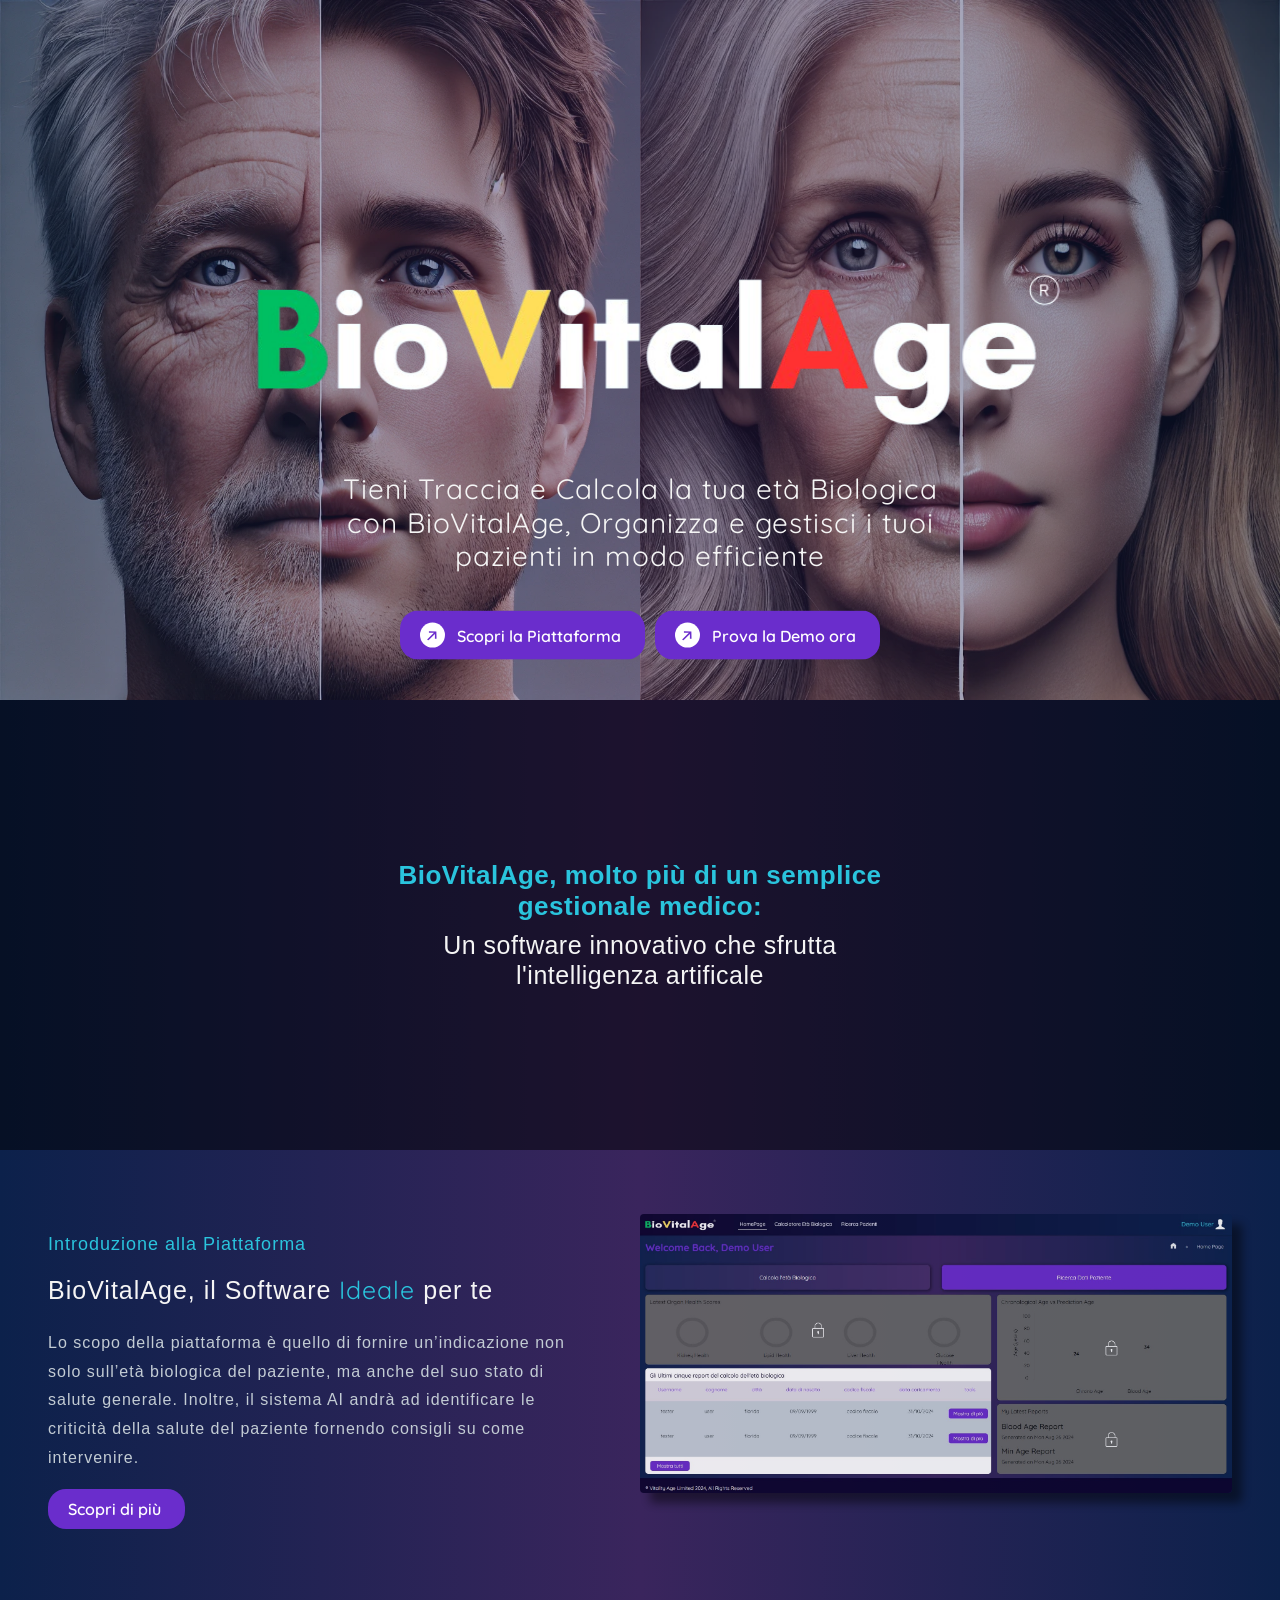
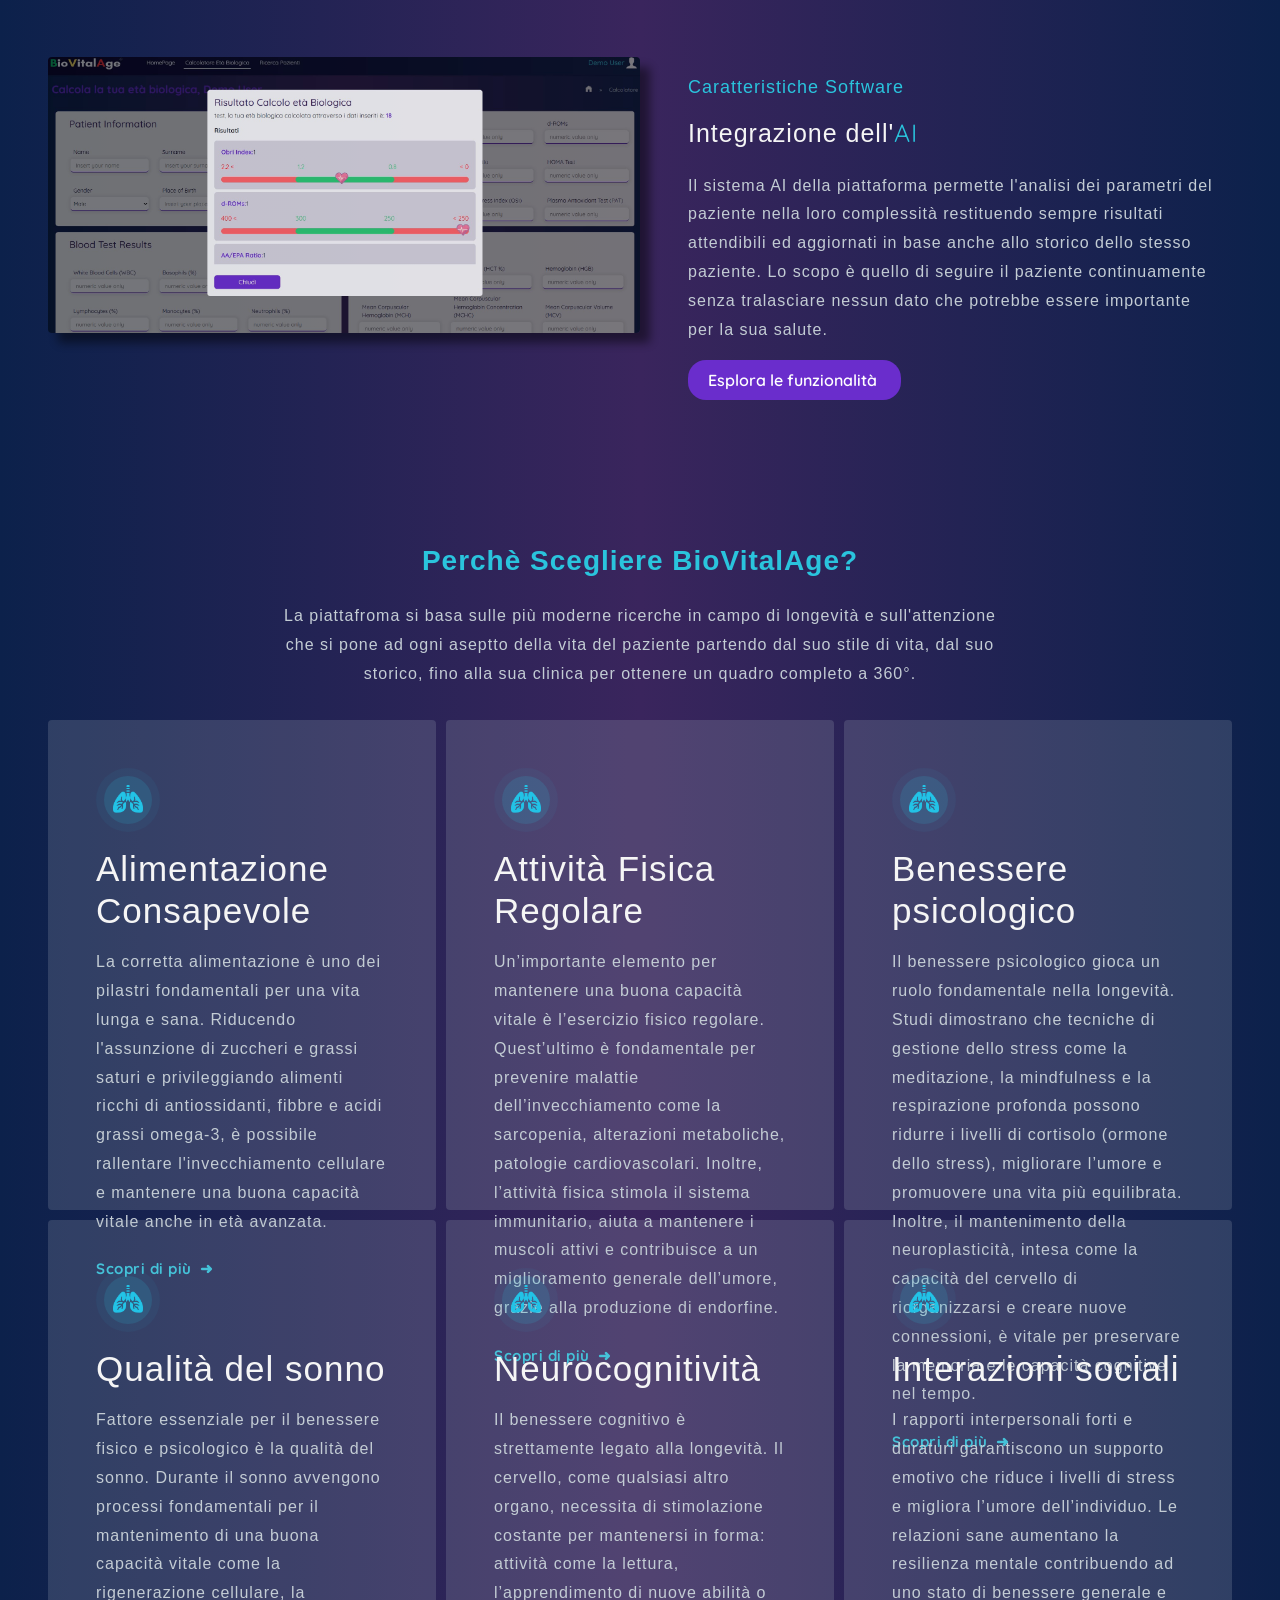
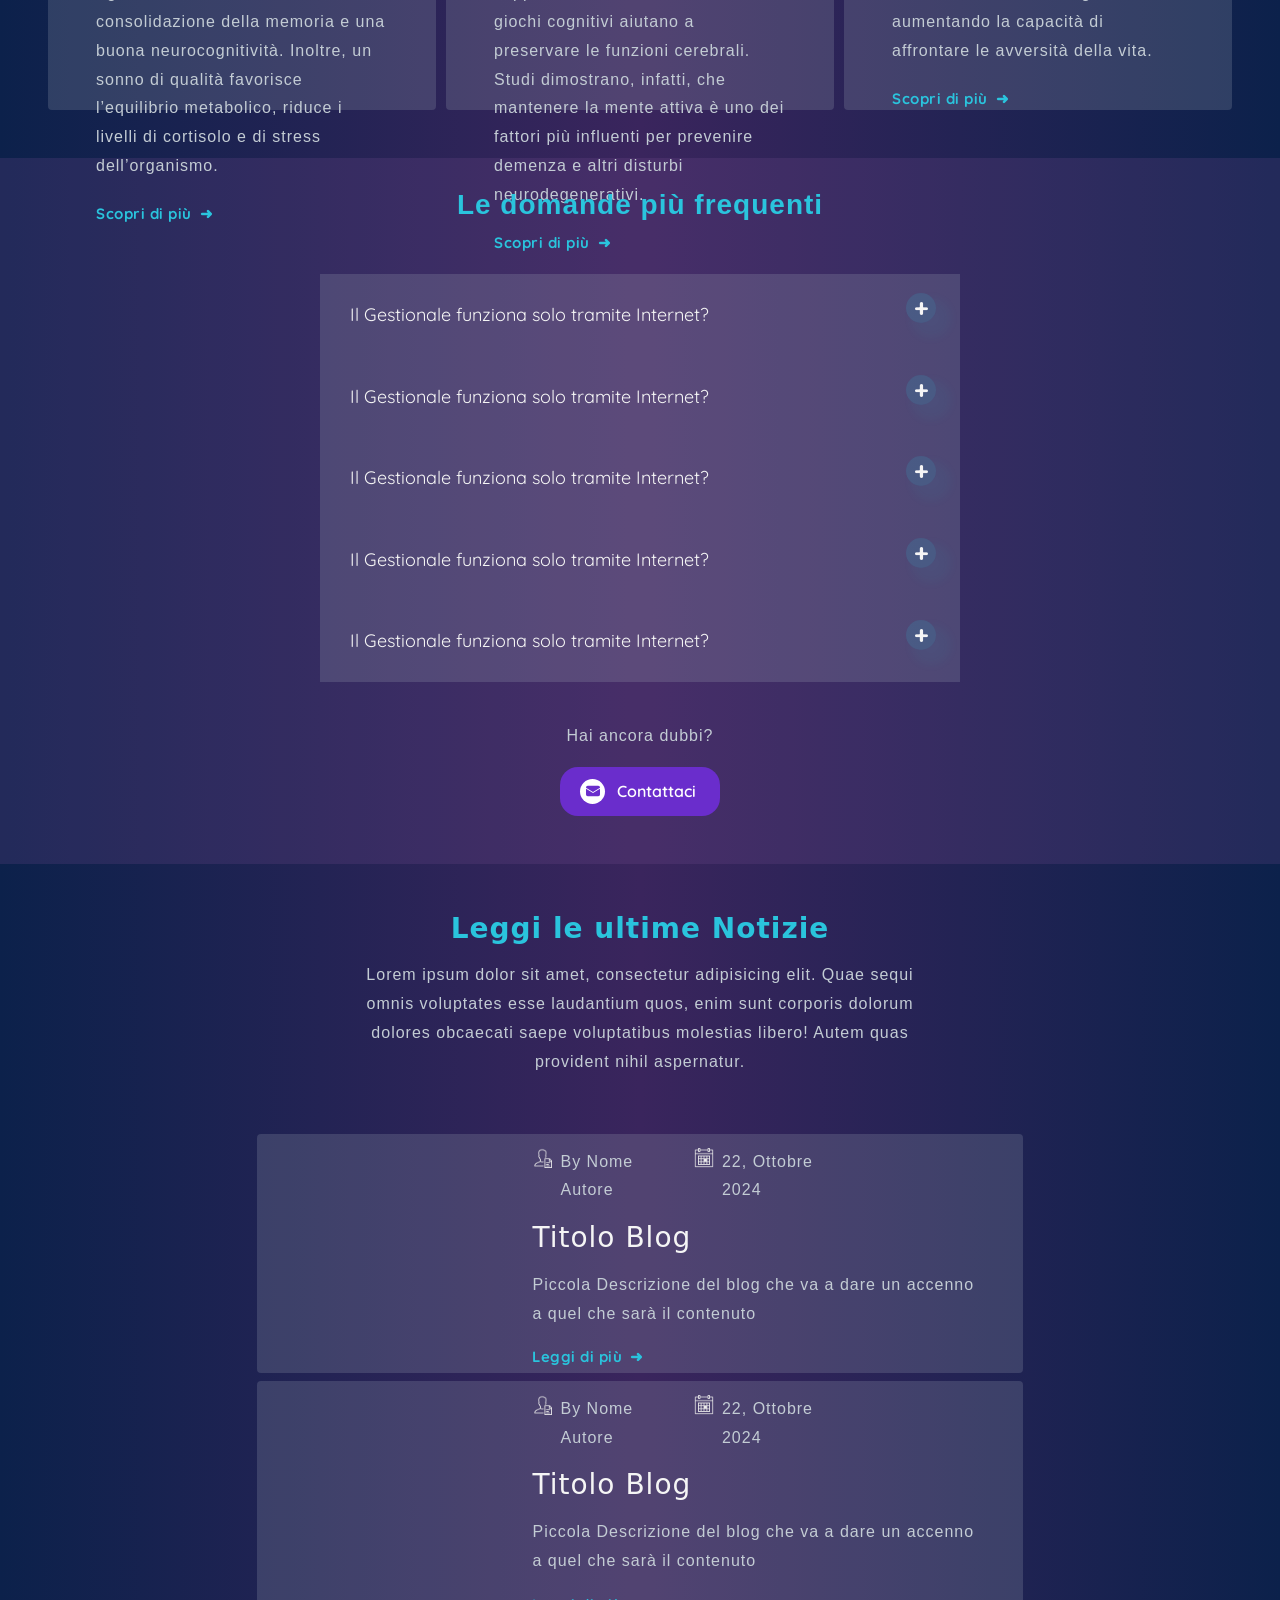
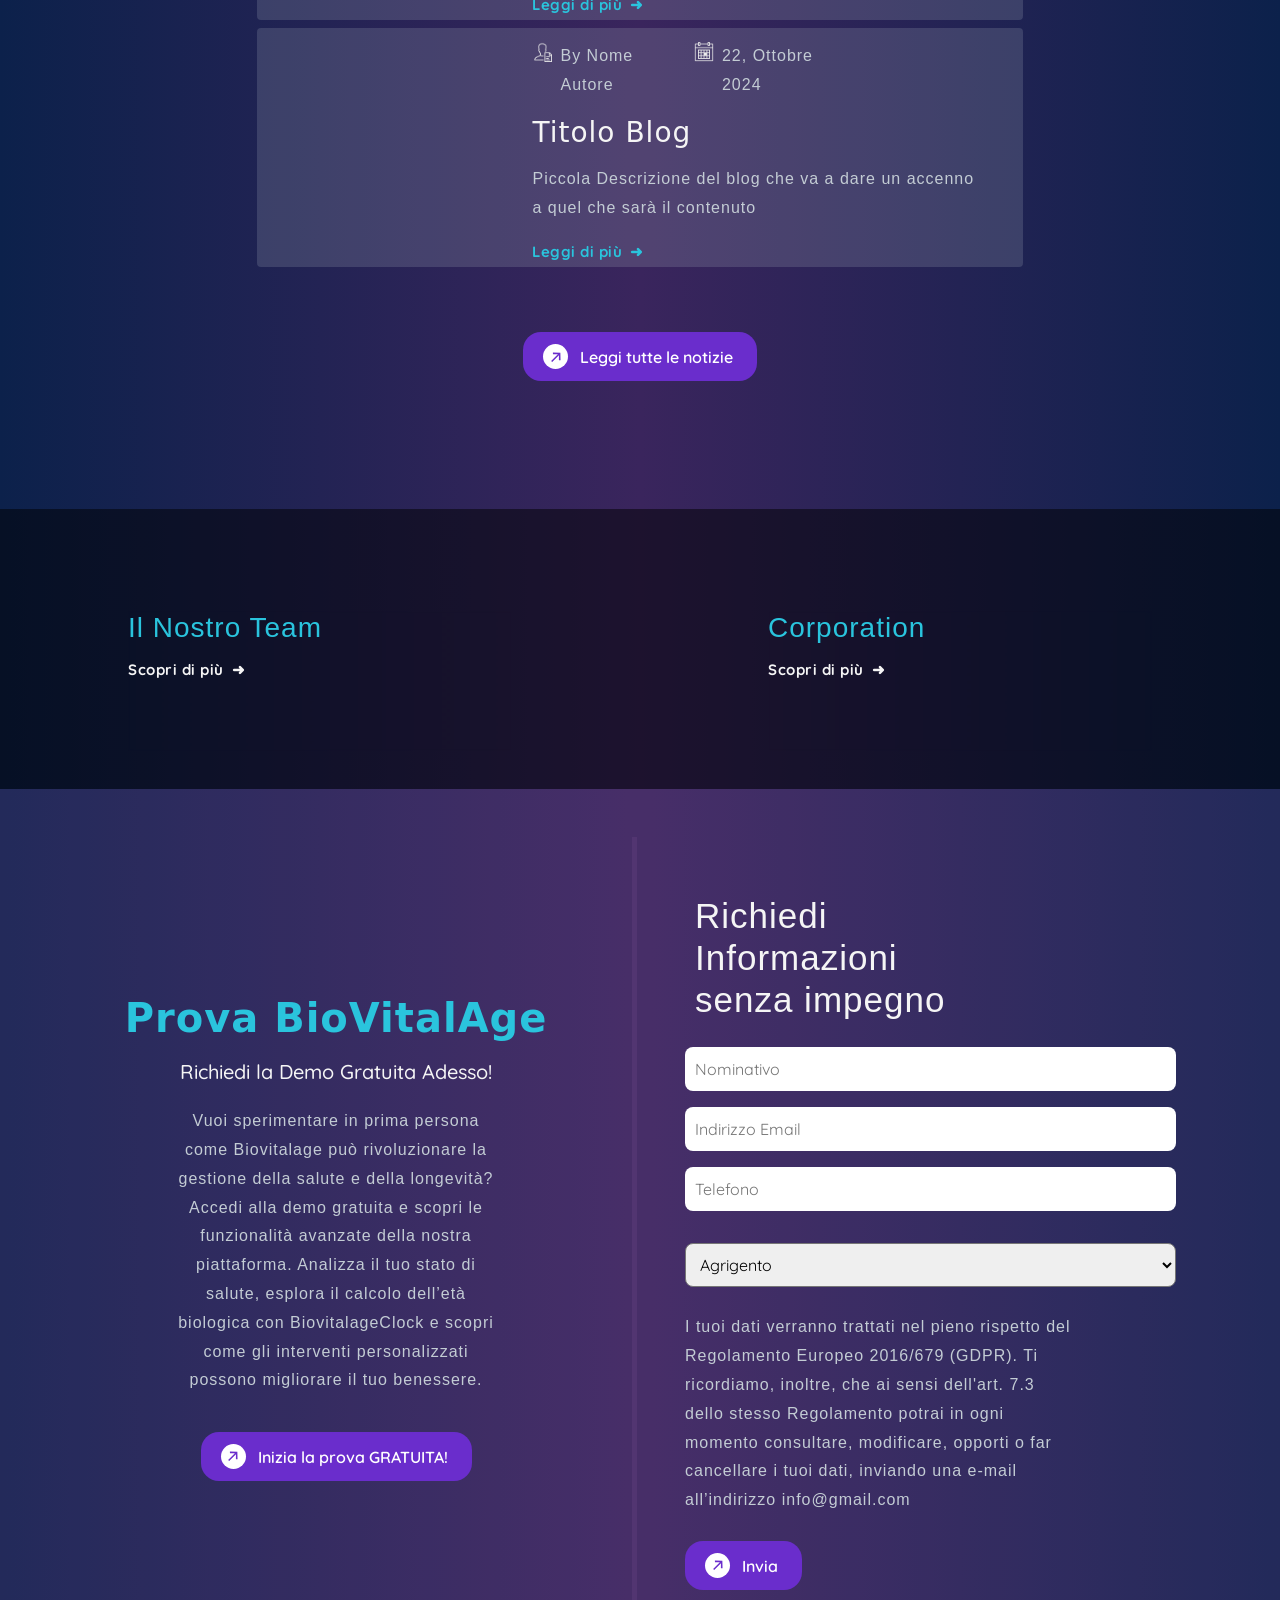
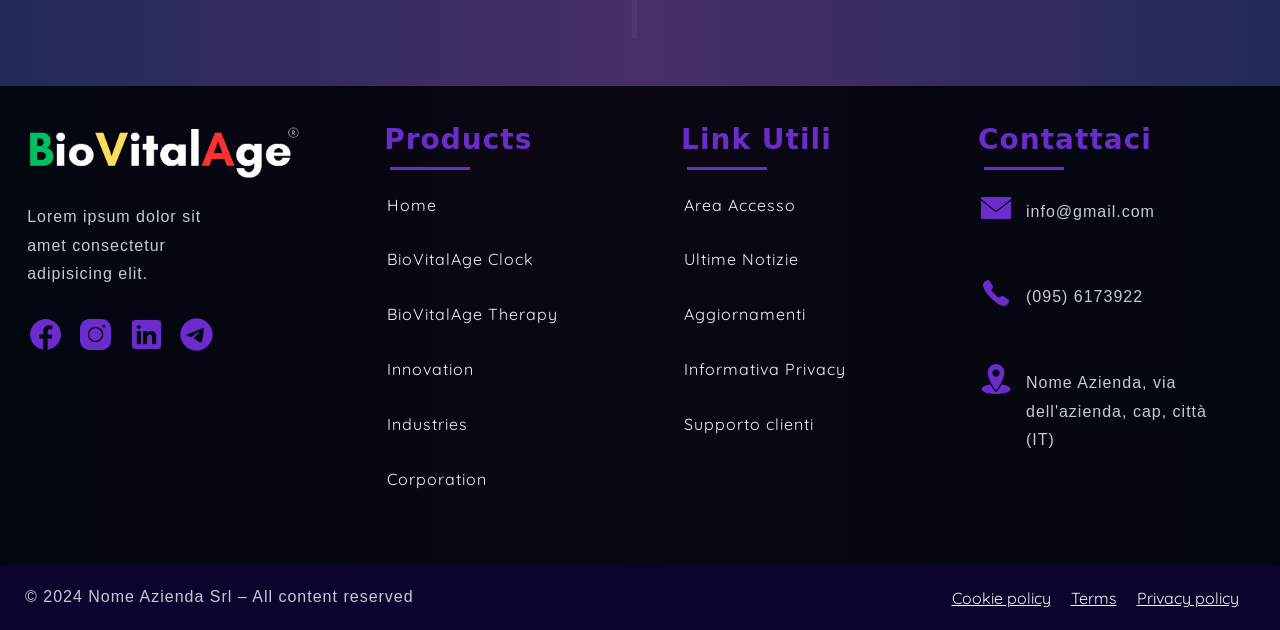
==== index.html @ 327a0cd3 "Redesign animation" ====
<!DOCTYPE html>
<html lang="en">
<head>
    <meta charset="UTF-8">
    <meta name="viewport" content="width=device-width, initial-scale=1.0">
    <title>BioVitalAge®</title>
    <link rel="shortcut icon" href="/BioVitalyAge-Website/includes/images/icone/Favicon.png" type="image/x-icon">
    <link rel="stylesheet" href="componenti.css">
    <link rel="stylesheet" href="style.css">
    

    <!-- Bootstrap -->
    <link href="https://cdn.jsdelivr.net/npm/bootstrap@5.3.0-alpha1/dist/css/bootstrap.min.css" rel="stylesheet">
   
    <!-- JQuery -->
    <script src="https://code.jquery.com/jquery-3.6.0.min.js"></script>

    <!-- Js -->
    <script src="app.js" defer></script>
    <script src="/BioVitalyAge-Website/includes/components/components-loader.js" defer></script>

    <!-- Font -->
    <link rel="preconnect" href="https://fonts.googleapis.com">
    <link rel="preconnect" href="https://fonts.gstatic.com" crossorigin>
    <link href="https://fonts.googleapis.com/css2?family=Quicksand:wght@300..700&display=swap" rel="stylesheet">


</head>
<body>

    <!-- Navbar -->
    <div id="navbar-placeholder"></div>


    <section class="Home">
        
        <div class="Home__img-container" id="Home_Section">
            <img src="includes/images/HomeImage1.webp" alt="">
            <img src="includes/images/HomeImafe2.webp" alt="">
            <div class="Home__subtitle-container">
                <img src="includes/images/Logo.png" alt="">
                <h3>
                    Tieni Traccia e Calcola la tua età Biologica con BioVitalAge,
                    Organizza e gestisci i tuoi pazienti in modo efficiente
                </h3>
                <div class="button-container">
                    <button onclick="window.location ='/BioVitalyAge-Website/url/BioVitalAgeClock/BioVitalAgeClock.html'" class="button">
                        <span class="button__icon-wrapper">
                          <svg
                            viewBox="0 0 14 15"
                            fill="none"
                            xmlns="http://www.w3.org/2000/svg"
                            class="button__icon-svg"
                            width="10"
                          >
                            <path
                              d="M13.376 11.552l-.264-10.44-10.44-.24.024 2.28 6.96-.048L.2 12.56l1.488 1.488 9.432-9.432-.048 6.912 2.304.024z"
                              fill="currentColor"
                            ></path>
                          </svg>
            
                          <svg
                            viewBox="0 0 14 15"
                            fill="none"
                            width="10"
                            xmlns="http://www.w3.org/2000/svg"
                            class="button__icon-svg button__icon-svg--copy"
                          >
                            <path
                              d="M13.376 11.552l-.264-10.44-10.44-.24.024 2.28 6.96-.048L.2 12.56l1.488 1.488 9.432-9.432-.048 6.912 2.304.024z"
                              fill="currentColor"
                            ></path>
                          </svg>
                        </span>
                        Scopri la Piattaforma
                    </button>
                      <button onclick="window.location = '/BioVitalyAge-Website/url/contattaci/contattaci.html';" class="button">
                        <span class="button__icon-wrapper">
                          <svg
                            viewBox="0 0 14 15"
                            fill="none"
                            xmlns="http://www.w3.org/2000/svg"
                            class="button__icon-svg"
                            width="10"
                          >
                            <path
                              d="M13.376 11.552l-.264-10.44-10.44-.24.024 2.28 6.96-.048L.2 12.56l1.488 1.488 9.432-9.432-.048 6.912 2.304.024z"
                              fill="currentColor"
                            ></path>
                          </svg>
            
                          <svg
                            viewBox="0 0 14 15"
                            fill="none"
                            width="10"
                            xmlns="http://www.w3.org/2000/svg"
                            class="button__icon-svg button__icon-svg--copy"
                          >
                            <path
                              d="M13.376 11.552l-.264-10.44-10.44-.24.024 2.28 6.96-.048L.2 12.56l1.488 1.488 9.432-9.432-.048 6.912 2.304.024z"
                              fill="currentColor"
                            ></path>
                          </svg>
                        </span>
                        Prova la Demo ora
                      </button>
                    </div>
            </div>
        </div>

        <div class="contenitore-video">
            <div class="backdrop d-flex justify-content-center align-items-center">

                <div class="col-md-5 d-flex flex-column align-items-center justify-content-center Home-content-Intro">

                    <h3 class="col-md-12 m-4 p-2">
                        BioVitalAge, molto più di un semplice gestionale medico:
                        <span>Un software innovativo che sfrutta l'intelligenza artificale</span>
                    </h3>
    
                    <p class="col-md-12 p-4">
                        Biovitalage è una piattaforma avanzata per la gestione medica che integra una cartella clinica
                        completa di tutte le informazioni del paziente con BiovitalageClock, l&#39;innovativa funzione per il
                        calcolo dell&#39;età biologica. Un software all&#39;avanguardia per monitorare la salute e il benessere dei
                        pazienti con un approccio scientifico e personalizzato.
                    </p>
                
                </div>

            </div>
            <video autoplay muted loop>
                <source src="includes/images/video.mp4" type="video/mp4">
                Il tuo browser non supporta i video HTML5.
            </video>
        </div>

        <div class="w-100 m-0 p-3 p-md-5 Home-content-container">
            
            <div class="col-12 col-md-12 col-lg-12 col-xl-12 col-xxl-10 d-flex Home-content-container-piattaforma">

                <div class="col-12 col-md-12 col-lg-6 piattaforma-description">
                    <p class="marcatore">Introduzione alla Piattaforma</p>

                    <h3>BioVitalAge, il Software <span>Ideale</span> per te</h3>
    
                    <p>
                       Lo scopo della piattaforma è quello di fornire un’indicazione non solo sull’età biologica del paziente, ma anche del suo stato di salute generale.
                        Inoltre, il sistema AI andrà ad identificare le criticità della salute del
                        paziente fornendo consigli su come intervenire.
                    </p>
                    <p>
                      
                    </p>
                    <button class="button" onclick="window.location = 'url/BioVitalAgeClock/BioVitalAgeClock.html';">Scopri di più</button>
                </div>

                <div class="col-md-12 col-lg-6 p-0 piattaforma-img translate-img">
                    <img src="includes/images/Piattaforma1.jpg" alt="">
                </div>
            </div>

            <div class="col-md-12 col-lg-12 col-xl-12 col-xxl-10 d-flex Home-content-container-piattaforma-two">

                <div class="col-md-12 col-lg-6 p-0 piattaforma-img translate-img">
                    <img src="includes/images/platform3.jpg" alt="">
                </div>

                <div class="col-md-12 col-lg-6 p-0 piattaforma-description funzionalità">
                    <p class="marcatore">Caratteristiche Software</p>

                    <h3>Integrazione dell'<span>AI</span></h3>
    
                    <p>
                        Il sistema AI della piattaforma permette l'analisi dei parametri del paziente nella loro complessità
                        restituendo sempre risultati attendibili ed aggiornati in base anche allo storico dello stesso paziente.
                        Lo scopo è quello di seguire il paziente continuamente senza tralasciare nessun dato che potrebbe essere importante 
                        per la sua salute.
                    </p>
                    <p>
                
                    </p>
                    <button class="button">Esplora le funzionalità</button>
                </div>
            </div>

            <div class="col-12 col-md-12 col-lg-10 p-lg-5 d-flex flex-column align-items-center justify-content-center Home-Content-container-scleta">
                <h3>Perchè Scegliere BioVitalAge? </h3>
                <p class="col-12 col-md-10 col-xxl-6 m-2 p-lg-2">
                    La piattafroma si basa sulle più moderne ricerche in campo di longevità e sull'attenzione che si pone
                    ad ogni aseptto della vita del paziente partendo dal suo stile di vita, dal suo storico, fino alla sua clinica per ottenere un quadro completo a 360°.
                    
                </p>
            </div>

            <div class="col-12 col-md-12 col-lg-12 col-xxl-10 p-xxl-5  Home-Content-container-vantaggi">
                <div class="grid-container p-3 p-md-5">
                    <div class="img-container-grid">
                        <div class="img-container-circle">
                            <img src="includes/images/icone/polmoni.png" alt="">
                        </div>
                    </div>
                    <h3>Alimentazione Consapevole</h3>
                    <p>
                       La corretta alimentazione è uno dei pilastri
fondamentali per una vita lunga e sana. Riducendo l'assunzione di zuccheri e grassi saturi e privileggiando alimenti ricchi di antiossidanti,
                        fibbre e acidi grassi omega-3, è possibile rallentare l'invecchiamento cellulare e mantenere una buona capacità vitale anche in età avanzata.
                        
                    </p>
                    <button class="arrow-button">Scopri di più</button>
                </div>
                
                <div class="grid-container p-3 p-md-5">
                    <div class="img-container-grid">
                        <div class="img-container-circle">
                            <img src="includes/images/icone/polmoni.png" alt="">
                        </div>
                    </div>
                    <h3>Attività Fisica Regolare</h3>
                    <p>
                    Un’importante elemento per mantenere una buona capacità vitale è
l’esercizio fisico regolare. Quest’ultimo è fondamentale per prevenire malattie dell’invecchiamento
come la sarcopenia, alterazioni metaboliche, patologie cardiovascolari. Inoltre, l’attività fisica
stimola il sistema immunitario, aiuta a mantenere i muscoli attivi e contribuisce a un miglioramento
generale dell’umore, grazie alla produzione di endorfine.
                    </p>
                    <button class="arrow-button">Scopri di più</button>
                </div>
                
                <div class="grid-container p-3 p-md-5">
                    <div class="img-container-grid">
                        <div class="img-container-circle">
                            <img src="includes/images/icone/polmoni.png" alt="">
                        </div>
                    </div>
                    <h3>Benessere psicologico</h3>
                    <p>
                        Il benessere psicologico gioca un ruolo fondamentale nella longevità.
Studi dimostrano che tecniche di gestione dello stress come la meditazione, la mindfulness e la
respirazione profonda possono ridurre i livelli di cortisolo (ormone dello stress), migliorare l’umore
e promuovere una vita più equilibrata. Inoltre, il mantenimento della neuroplasticità, intesa come
la capacità del cervello di riorganizzarsi e creare nuove connessioni, è vitale per preservare la
memoria e le capacità cognitive nel tempo.
                    </p>
                    <button class="arrow-button">Scopri di più</button>
                </div>

                <div class="grid-container p-3 p-md-5">
                    <div class="img-container-grid">
                        <div class="img-container-circle">
                            <img src="includes/images/icone/polmoni.png" alt="">
                        </div>
                    </div>
                    <h3>Qualità del sonno</h3>
                    <p>
                       Fattore essenziale per il benessere fisico e psicologico è la qualità del
sonno. Durante il sonno avvengono processi fondamentali per il mantenimento di una buona
capacità vitale come la rigenerazione cellulare, la consolidazione della memoria e una buona
neurocognitività. Inoltre, un sonno di qualità favorisce l’equilibrio metabolico, riduce i livelli di
cortisolo e di stress dell’organismo.
                    </p>
                    <button class="arrow-button">Scopri di più</button>
                </div>

                <div class="grid-container p-3 p-md-5">
                    <div class="img-container-grid">
                        <div class="img-container-circle">
                            <img src="includes/images/icone/polmoni.png" alt="">
                        </div>
                    </div>
                    <h3>Neurocognitività</h3>
                    <p>
                        Il benessere cognitivo è strettamente legato alla longevità. Il cervello,
come qualsiasi altro organo, necessita di stimolazione costante per mantenersi in forma: attività
come la lettura, l’apprendimento di nuove abilità o giochi cognitivi aiutano a preservare le funzioni
cerebrali. Studi dimostrano, infatti, che mantenere la mente attiva è uno dei fattori più influenti per
prevenire demenza e altri disturbi neurodegenerativi.
                    </p>
                    <button class="arrow-button">Scopri di più</button>
                </div>

                <div class="grid-container p-3 p-md-5">
                    <div class="img-container-grid">
                        <div class="img-container-circle">
                            <img src="includes/images/icone/polmoni.png" alt="">
                        </div>
                    </div>
                    <h3>Interazioni sociali</h3>
                    <p>
                     I rapporti interpersonali forti e duraturi garantiscono un supporto emotivo
che riduce i livelli di stress e migliora l’umore dell’individuo. Le relazioni sane aumentano la
resilienza mentale contribuendo ad uno stato di benessere generale e aumentando la capacità di
affrontare le avversità della vita.
                    </p>
                    <button class="arrow-button">Scopri di più</button>
                </div>
            </div>
        </div>

        <div class="col-md-12 faq-container">
            <h3>Le domande più frequenti</h3>

            <div class="accordion" id="accordionExample">

                <div class="accordion-item col-12 col-md-5 col-lg-6 col-xxl-5" id="accordion-item">
                  <h2 class="accordion-header" id="accordion-header" >
                    <button class="accordion-btn" type="button"  data-bs-toggle="collapse" data-bs-target="#collapseOne" >
                        Il Gestionale funziona solo tramite Internet?
                    </button>
                  </h2>
                  <div id="collapseOne" class="accordion-collapse collapse" data-bs-parent="#accordionExample">
                    <div class="accordion-body">
                        Lorem ipsum dolor sit amet, consectetur adipisicing elit.
                        Minima magni possimus laboriosam quod dignissimos, autem 
                        nisi distinctio exercitationem veritatis, quisquam a consectetur. 
                        Saepe illum amet sed, obcaecati tempora nihil? Vero?
                    </div>
                  </div>
                </div>

                <div class="accordion-item col-12 col-md-5 col-lg-6 col-xxl-5" id="accordion-item">
                    <h2 class="accordion-header" id="accordion-header" >
                      <button class="accordion-btn" type="button" data-bs-toggle="collapse" data-bs-target="#collapsetwo" aria-expanded="false">
                        Il Gestionale funziona solo tramite Internet?
                      </button>
                    </h2>
                    <div id="collapsetwo" class="accordion-collapse collapse" data-bs-parent="#accordionExample">
                      <div class="accordion-body">
                        Lorem ipsum dolor sit amet, consectetur adipisicing elit. Minima magni possimus laboriosam quod dignissimos, autem nisi distinctio exercitationem veritatis, quisquam a consectetur. Saepe illum amet sed, obcaecati tempora nihil? Vero?
                      </div>
                    </div>
                </div>

                <div class="accordion-item col-12 col-md-5 col-lg-6 col-xxl-5" id="accordion-item">
                    <h2 class="accordion-header" id="accordion-header" >
                      <button class="accordion-btn" type="button" data-bs-toggle="collapse" data-bs-target="#collapsetree" aria-expanded="false" >
                        Il Gestionale funziona solo tramite Internet?
                      </button>
                    </h2>
                    <div id="collapsetree" class="accordion-collapse collapse" data-bs-parent="#accordionExample">
                      <div class="accordion-body">
                        Lorem ipsum dolor sit amet, consectetur adipisicing elit. Minima magni possimus laboriosam quod dignissimos, autem nisi distinctio exercitationem veritatis, quisquam a consectetur. Saepe illum amet sed, obcaecati tempora nihil? Vero?
                      </div>
                    </div>
                </div>
  
                <div class="accordion-item col-12 col-md-5 col-lg-6 col-xxl-5" id="accordion-item">
                    <h2 class="accordion-header" id="accordion-header" >
                      <button class="accordion-btn" type="button" data-bs-toggle="collapse" data-bs-target="#collapsefour" aria-expanded="false" >
                        Il Gestionale funziona solo tramite Internet?
                      </button>
                    </h2>
                    <div id="collapsefour" class="accordion-collapse collapse" data-bs-parent="#accordionExample">
                      <div class="accordion-body">
                        Lorem ipsum dolor sit amet, consectetur adipisicing elit. Minima magni possimus laboriosam quod dignissimos, autem nisi distinctio exercitationem veritatis, quisquam a consectetur. Saepe illum amet sed, obcaecati tempora nihil? Vero?
                      </div>
                    </div>
                </div>
  
                <div class="accordion-item col-12 col-md-5 col-lg-6 col-xxl-5" id="accordion-item">
                    <h2 class="accordion-header" id="accordion-header" >
                      <button class="accordion-btn" type="button" data-bs-toggle="collapse" data-bs-target="#collapsefive" aria-expanded="false" >
                        Il Gestionale funziona solo tramite Internet?
                      </button>
                    </h2>
                    <div id="collapsefive" class="accordion-collapse collapse" data-bs-parent="#accordionExample">
                      <div class="accordion-body">
                        Lorem ipsum dolor sit amet, consectetur adipisicing elit. Minima magni possimus laboriosam quod dignissimos, autem nisi distinctio exercitationem veritatis, quisquam a consectetur. Saepe illum amet sed, obcaecati tempora nihil? Vero?
                      </div>
                    </div>
                </div>
  
            </div>

            <p style="text-align: center; margin-top: 2rem; margin-bottom: -2rem;">Hai ancora dubbi?</p>

            <div class="col-md-12 p-5 container-btn-domanda">
                <button onclick="window.location ='/BioVitalyAge-Website/url/contattaci/contattaci.html'" class="button">
                    <span class="button__icon-wrapper">
                        <svg xmlns="http://www.w3.org/2000/svg" width="14" height="14" fill="currentColor" class="button__icon-svg"
                            viewBox="0 0 16 16">
                            <path
                                d="M0 4a2 2 0 012-2h12a2 2 0 012 2v.217l-8 4.8-8-4.8V4zm0 1.383v6.617A2 2 0 002 14h12a2 2 0 002-2V5.383l-7.555 4.533a.5.5 0 01-.89 0L0 5.383z" />
                        </svg>
                
                        <svg xmlns="http://www.w3.org/2000/svg" width="14" height="14" fill="currentColor"
                            class="button__icon-svg button__icon-svg--copy" viewBox="0 0 16 16">
                            <path
                                d="M0 4a2 2 0 012-2h12a2 2 0 012 2v.217l-8 4.8-8-4.8V4zm0 1.383v6.617A2 2 0 002 14h12a2 2 0 002-2V5.383l-7.555 4.533a.5.5 0 01-.89 0L0 5.383z" />
                        </svg>
                
                    </span>
                    Contattaci
                </button>
            </div>
           
        </div>

        <div class="col-md-12 p-md-5 d-flex-column justify-content-center align-items-center Latest-News">
            <h3>Leggi le ultime Notizie </h3>
            <p class="col-md-8 col-lg-9 col-xl-6 p-2 subtitle">
                Lorem ipsum dolor sit amet, consectetur adipisicing elit.
                Quae sequi omnis voluptates esse laudantium quos, enim sunt corporis dolorum dolores obcaecati 
                saepe voluptatibus molestias libero! Autem quas provident nihil aspernatur.
            </p>

            <div class="col-12 col-md-10 col-lg-12 p-md-3 d-flex justify-content-center align-items-start card-container-news">

                <div class="col-md-5 colonna1">
                    <div class="card-item" id="First-news">
                        <div class="card-image" id="recent-news">
                            <img class="scale-img" src="https://uiparadox.co.uk/templates/nova-care/assets/media/blog/blog-1.png" alt="">
                        </div>
                        <div class="card-descrizione">
                            <div class="autore-description">
                                <div class="Container-autore">
                                    <img src="includes/images/icone/autore.png" alt="" width="20px" height="20px">
                                    <p>By Nome Autore</p>
                                </div>
                                <div class="Container-Data">
                                    <img src="includes/images/icone/data.png" alt="" width="20px" height="20px">
                                    <p>22, Ottobre 2024</p>
                                </div>
                            </div>
                            <h3>Titolo Blog</h3>
                            <p>Piccola Descrizione del blog che va a dare un accenno a quel che sarà il contenuto del più recente blog caricato sul sito. Questo sarà il blog che cadrà più facilmente all'occhio dell'utente.</p>
                            <button class="arrow-button">Leggi di più</button>
                        </div>
                    </div>
                </div>

                <div class="col-12 col-md-12 col-lg-12 col-xxl-7 colonna2">

                    <div class="card-item">
                        <div class="card-image">
                            <img class="scale-img" src="https://uiparadox.co.uk/templates/nova-care/assets/media/blog/blog-1.png" alt="">
                        </div>
                        <div class="card-descrizione p-3 p-md-5">
                            <div class="autore-description d-flex justify-content-between align-items-center">
                                <div class="Container-autore d-flex">
                                    <img src="includes/images/icone/autore.png" alt="" width="20px" height="20px">
                                    <p>By Nome Autore</p>
                                </div>
                                <div class="Container-Data d-flex">
                                    <img src="includes/images/icone/data.png" alt="" width="20px" height="20px">
                                    <p>22, Ottobre 2024</p>
                                </div>
                            </div>
                            <h3>Titolo Blog</h3>
                            <p>Piccola Descrizione del blog che va a dare un accenno a quel che sarà il contenuto</p>
                            <button class="arrow-button">Leggi di più</button>
                        </div>
                    </div>

                    <div class="card-item">
                        <div class="card-image">
                            <img class="scale-img" src="https://uiparadox.co.uk/templates/nova-care/assets/media/blog/blog-1.png" alt="">
                        </div>
                        <div class="card-descrizione p-3 p-md-5">
                            <div class="autore-description d-flex justify-content-between align-items-center">
                                <div class="Container-autore d-flex">
                                    <img src="includes/images/icone/autore.png" alt="" width="20px" height="20px">
                                    <p>By Nome Autore</p>
                                </div>
                                <div class="Container-Data d-flex">
                                    <img src="includes/images/icone/data.png" alt="" width="20px" height="20px">
                                    <p>22, Ottobre 2024</p>
                                </div>
                            </div>
                            <h3>Titolo Blog</h3>
                            <p>Piccola Descrizione del blog che va a dare un accenno a quel che sarà il contenuto</p>
                            <button class="arrow-button">Leggi di più</button>
                        </div>
                    </div>

                    <div class="card-item">
                        <div class="card-image">
                            <img class="scale-img" src="https://uiparadox.co.uk/templates/nova-care/assets/media/blog/blog-1.png" alt="">
                        </div>
                        <div class="card-descrizione p-3 p-md-5">
                            <div class="autore-description d-flex justify-content-between align-items-center">
                                <div class="Container-autore d-flex">
                                    <img src="includes/images/icone/autore.png" alt="" width="20px" height="20px">
                                    <p>By Nome Autore</p>
                                </div>
                                <div class="Container-Data d-flex">
                                    <img src="includes/images/icone/data.png" alt="" width="20px" height="20px">
                                    <p>22, Ottobre 2024</p>
                                </div>
                            </div>
                            <h3>Titolo Blog</h3>
                            <p>Piccola Descrizione del blog che va a dare un accenno a quel che sarà il contenuto</p>
                            <button class="arrow-button">Leggi di più</button>
                        </div>
                    </div>
                      
                </div>
            </div>

            <div class="col-md-12 p-5 container-btn-notizie">
                <button onclick="window.location ='/BioVitalyAge-Website/url/innovation/innovation.html'" class="button">
                    <span class="button__icon-wrapper">
                      <svg
                        viewBox="0 0 14 15"
                        fill="none"
                        xmlns="http://www.w3.org/2000/svg"
                        class="button__icon-svg"
                        width="10"
                      >
                        <path
                          d="M13.376 11.552l-.264-10.44-10.44-.24.024 2.28 6.96-.048L.2 12.56l1.488 1.488 9.432-9.432-.048 6.912 2.304.024z"
                          fill="currentColor"
                        ></path>
                      </svg>
        
                      <svg
                        viewBox="0 0 14 15"
                        fill="none"
                        width="10"
                        xmlns="http://www.w3.org/2000/svg"
                        class="button__icon-svg button__icon-svg--copy"
                      >
                        <path
                          d="M13.376 11.552l-.264-10.44-10.44-.24.024 2.28 6.96-.048L.2 12.56l1.488 1.488 9.432-9.432-.048 6.912 2.304.024z"
                          fill="currentColor"
                        ></path>
                      </svg>
                    </span>
                    Leggi tutte le notizie
                </button>            
            </div>
        </div>      

        <div class="col-md-12 d-flex justify-content-center align-items-center container-blog-presentation">
            
            <div class="col-12 col-md-6 img-container">
                <div class="backdrop"></div>
                <img src="https://img.freepik.com/foto-premium/team-medico-con-maschere-chirurgiche-che-lavora-in-un-laboratorio-high-tech_899027-2499.jpg" alt="">
                <div class="img-container-description">
                    <h3>Il Nostro Team</h3>
                    <p>Lorem ipsum dolor sit amet consectetur adipisicing elit. Laborum fugit dolorem id eligendi non possimus accusantium natus, odio repudiandae deleniti provident aut libero quod dolorum dolore vero quisquam inventore debitis?</p>
                    <button class="arrow-button" onclick="window.location = 'url/Industries/industries.html';">Scopri di più</button>
                </div>
            </div>
            <div class="col-12 col-md-6 img-container">
                <div class="backdrop"></div>
                <img src="https://t4.ftcdn.net/jpg/02/00/14/63/360_F_200146338_NTWg7HF65p5z6IUIXzxJbkJ5zlEt3gnG.jpg" alt="">
                <div class="img-container-description">
                    <h3>Corporation</h3>
                    <p>Lorem ipsum dolor sit amet consectetur adipisicing elit. Laborum fugit dolorem id eligendi non possimus accusantium natus, odio repudiandae deleniti provident aut libero quod dolorum dolore vero quisquam inventore debitis?</p>
                    <button class="arrow-button" onclick="window.location = 'url/Corporation/corporation.html';">Scopri di più</button>
                </div>
            </div>
        </div>


        <div class="col-md-12 p-3 p-md-5 d-flex justify-content-center align-items-center home-content-demo">
            <div class="col-md-12 col-lg-6 col-xxl-5 p-3 p-md-5 demo-descrizione">
                <h3>Prova BioVitalAge</h3>
                <h5>Richiedi la Demo Gratuita Adesso!</h5>
                <p class="col-12 col-md-8">
                   Vuoi sperimentare in prima persona come Biovitalage può rivoluzionare la gestione della salute e della
longevità? Accedi alla demo gratuita e scopri le funzionalità avanzate della nostra piattaforma. Analizza il
tuo stato di salute, esplora il calcolo dell’età biologica con BiovitalageClock e scopri come gli interventi
personalizzati possono migliorare il tuo benessere.
                </p>
                <div class="p-0 d-flex justify-content-center align-items-center button-container-demo">
                    <button onclick="window.location ='/BioVitalyAge-Website/url/contattaci/contattaci.html'"
                        class="button">
                        <span class="button__icon-wrapper">
                            <svg viewBox="0 0 14 15" fill="none" xmlns="http://www.w3.org/2000/svg" class="button__icon-svg" width="10">
                                <path
                                    d="M13.376 11.552l-.264-10.44-10.44-.24.024 2.28 6.96-.048L.2 12.56l1.488 1.488 9.432-9.432-.048 6.912 2.304.024z"
                                    fill="currentColor"></path>
                            </svg>
                
                            <svg viewBox="0 0 14 15" fill="none" width="10" xmlns="http://www.w3.org/2000/svg"
                                class="button__icon-svg button__icon-svg--copy">
                                <path
                                    d="M13.376 11.552l-.264-10.44-10.44-.24.024 2.28 6.96-.048L.2 12.56l1.488 1.488 9.432-9.432-.048 6.912 2.304.024z"
                                    fill="currentColor"></path>
                            </svg>
                        </span>
                        Inizia la prova GRATUITA!
                    </button>
                </div>
            </div>

            <div class="col-12 col-md-12 col-lg-6 col-xxl-5 p-md-5 form-richiedi">
                <h3 class="col-md-8">Richiedi Informazioni senza impegno</h3>
                <input type="text" placeholder="Nominativo">
                <input type="text" placeholder="Indirizzo Email">
                <input type="text" placeholder="Telefono">

                <select name="provincia">
                    <option value="AG">Agrigento</option>
                    <option value="AL">Alessandria</option>
                    <option value="AN">Ancona</option>
                    <option value="AO">Aosta</option>
                    <option value="AR">Arezzo</option>
                    <option value="AP">Ascoli Piceno</option>
                    <option value="AT">Asti</option>
                    <option value="AV">Avellino</option>
                    <option value="BA">Bari</option>
                    <option value="BT">Barletta-Andria-Trani</option>
                    <option value="BL">Belluno</option>
                    <option value="BN">Benevento</option>
                    <option value="BG">Bergamo</option>
                    <option value="BI">Biella</option>
                    <option value="BO">Bologna</option>
                    <option value="BZ">Bolzano</option>
                    <option value="BS">Brescia</option>
                    <option value="BR">Brindisi</option>
                    <option value="CA">Cagliari</option>
                    <option value="CL">Caltanissetta</option>
                    <option value="CB">Campobasso</option>
                    <option value="CE">Caserta</option>
                    <option value="CT">Catania</option>
                    <option value="CZ">Catanzaro</option>
                    <option value="CH">Chieti</option>
                    <option value="CO">Como</option>
                    <option value="CS">Cosenza</option>
                    <option value="CR">Cremona</option>
                    <option value="KR">Crotone</option>
                    <option value="CN">Cuneo</option>
                    <option value="EN">Enna</option>
                    <option value="FM">Fermo</option>
                    <option value="FE">Ferrara</option>
                    <option value="FI">Firenze</option>
                    <option value="FG">Foggia</option>
                    <option value="FC">Forl&igrave;-Cesena</option>
                    <option value="FR">Frosinone</option>
                    <option value="GE">Genova</option>
                    <option value="GO">Gorizia</option>
                    <option value="GR">Grosseto</option>
                    <option value="IM">Imperia</option>
                    <option value="IS">Isernia</option>
                    <option value="AQ">L'aquila</option>
                    <option value="SP">La spezia</option>
                    <option value="LT">Latina</option>
                    <option value="LE">Lecce</option>
                    <option value="LC">Lecco</option>
                    <option value="LI">Livorno</option>
                    <option value="LO">Lodi</option>
                    <option value="LU">Lucca</option>
                    <option value="MC">Macerata</option>
                    <option value="MN">Mantova</option>
                    <option value="MS">Massa-Carrara</option>
                    <option value="MT">Matera</option>
                    <option value="ME">Messina</option>
                    <option value="MI">Milano</option>
                    <option value="MO">Modena</option>
                    <option value="MB">Monza e Brianza</option>
                    <option value="NA">Napoli</option>
                    <option value="NO">Novara</option>
                    <option value="NU">Nuoro</option>
                    <option value="OR">Oristano</option>
                    <option value="PD">Padova</option>
                    <option value="PA">Palermo</option>
                    <option value="PR">Parma</option>
                    <option value="PV">Pavia</option>
                    <option value="PG">Perugia</option>
                    <option value="PU">Pesaro e Urbino</option>
                    <option value="PE">Pescara</option>
                    <option value="PC">Piacenza</option>
                    <option value="PI">Pisa</option>
                    <option value="PT">Pistoia</option>
                    <option value="PN">Pordenone</option>
                    <option value="PZ">Potenza</option>
                    <option value="PO">Prato</option>
                    <option value="RG">Ragusa</option>
                    <option value="RA">Ravenna</option>
                    <option value="RC">Reggio Calabria</option>
                    <option value="RE">Reggio Emilia</option>
                    <option value="RI">Rieti</option>
                    <option value="RN">Rimini</option>
                    <option value="RM">Roma</option>
                    <option value="RO">Rovigo</option>
                    <option value="SA">Salerno</option>
                    <option value="SS">Sassari</option>
                    <option value="SV">Savona</option>
                    <option value="SI">Siena</option>
                    <option value="SR">Siracusa</option>
                    <option value="SO">Sondrio</option>
                    <option value="SU">Sud Sardegna</option>
                    <option value="TA">Taranto</option>
                    <option value="TE">Teramo</option>
                    <option value="TR">Terni</option>
                    <option value="TO">Torino</option>
                    <option value="TP">Trapani</option>
                    <option value="TN">Trento</option>
                    <option value="TV">Treviso</option>
                    <option value="TS">Trieste</option>
                    <option value="UD">Udine</option>
                    <option value="VA">Varese</option>
                    <option value="VE">Venezia</option>
                    <option value="VB">Verbano-Cusio-Ossola</option>
                    <option value="VC">Vercelli</option>
                    <option value="VR">Verona</option>
                    <option value="VV">Vibo valentia</option>
                    <option value="VI">Vicenza</option>
                    <option value="VT">Viterbo</option>
                </select>

                <p class="col-md-11 col-lg-10 privacy">
                    I tuoi dati verranno trattati nel pieno rispetto del Regolamento Europeo 2016/679 (GDPR). Ti ricordiamo,
                    inoltre, che ai sensi dell'art. 7.3 dello stesso Regolamento potrai in ogni momento consultare,
                    modificare, opporti o far cancellare i tuoi dati, inviando una e-mail all’indirizzo info@gmail.com
                </p>
                
               
                <button class="button">
                    <span class="button__icon-wrapper">
                      <svg
                        viewBox="0 0 14 15"
                        fill="none"
                        xmlns="http://www.w3.org/2000/svg"
                        class="button__icon-svg"
                        width="10"
                      >
                        <path
                          d="M13.376 11.552l-.264-10.44-10.44-.24.024 2.28 6.96-.048L.2 12.56l1.488 1.488 9.432-9.432-.048 6.912 2.304.024z"
                          fill="currentColor"
                        ></path>
                      </svg>
        
                      <svg
                        viewBox="0 0 14 15"
                        fill="none"
                        width="10"
                        xmlns="http://www.w3.org/2000/svg"
                        class="button__icon-svg button__icon-svg--copy"
                      >
                        <path
                          d="M13.376 11.552l-.264-10.44-10.44-.24.024 2.28 6.96-.048L.2 12.56l1.488 1.488 9.432-9.432-.048 6.912 2.304.024z"
                          fill="currentColor"
                        ></path>
                      </svg>
                    </span>
                    Invia
                </button>
              
            </div>
            
        </div>



        
        
        <footer>
            <div class="footer-header-container">

                <div class="footer-header">
                    <div class="col-12 col-md-3 p-md-2 col-lg-2  widget-logo">

                        <div class="col-md-12 logo-container">
                            <img src="includes/images/Logo.png" alt="">
                        </div>

                        <p class="col-md-12">Lorem ipsum dolor sit amet consectetur adipisicing elit.</p>

                        <div class="col-md-10 col-lg-12 col-xxl-10 p-2 social-container d-flex">
                        
                                <div class="col-md-2 p-1 facebook">
                                    <a href="#"><img src="includes/images/icone/facebook.png" alt="" ></a>
                                </div>
                                <div class="col-md-2 p-1 instagram">
                                    <a href="#"><img src="includes/images/icone/instagram.png" alt=""></a>
                                </div>
                                <div class="col-md-2 p-1 linkedin">
                                    <a href="#"><img src="includes/images/icone/linkedin.png" alt=""></a>
                                </div>
                                <div class="col-md-2 p-1 telegram">
                                    <a href="#"><img src="includes/images/icone/telegram.png" alt=""></a>
                                </div>
                    
                        </div>


                    </div>


                    <div class="col-12 col-md-3 p-2 col-lg-3 col-xxl-2  widget-link">
                        <h3>Products</h3>
                        <ul>
                            <li><a href="">Home</a></li>
                            <li><a href="">BioVitalAge Clock</a></li>
                            <li><a href="">BioVitalAge Therapy</a></li>
                            <li><a href="">Innovation</a></li>
                            <li><a href="">Industries</a></li>
                            <li><a href="">Corporation</a></li>
                        </ul>
                    </div>


                    <div class="col-12 col-md-3 p-2 col-lg-3 col-xxl-2  widget-link" id="adjust-tablet">
                        <h3>Link Utili</h3>
                        <ul>
                            <li><a href="">Area Accesso</a></li>
                            <li><a href="">Ultime Notizie</a></li>
                            <li><a href="">Aggiornamenti</a></li>
                            <li><a href="">Informativa Privacy</a></li>
                            <li><a href="">Supporto clienti</a></li>
                        </ul>
                    </div>


                    <div class="col-12 col-md-3 col-lg-3 col-xxl-2 p-2 widget-contatti">
                        <h3>Contattaci</h3>
                        <ul>
                            <li><img src="includes/images/icone/email.png" alt="" width="30px" height="30px"><p>info@gmail.com</p></li>
                            <li><img src="includes/images/icone/telefono.png" alt="" width="30px" height="30px"><p>(095) 6173922</p></li>
                            <li><img src="includes/images/icone/posizione.png" alt="" width="30px" height="30px"><p>Nome Azienda, via dell'azienda, cap, città (IT)</p></li>
                        </ul>
                    </div>
                </div>
            </div>  

            <div class="footer-copryright ">
                <div class="footer-copryright-container d-flex justify-content-between align-items-center">
                    <p>© 2024 Nome Azienda Srl – All content reserved</p>

                    <div class="link-copyright">
                        <a href="">Cookie policy</a>
                        <a href="">Terms</a>
                        <a href="">Privacy policy</a>
                    </div>
                </div>
            </div>           
        </footer>

    </section>

    <!-- Bootstrap JS CDN -->
    <script src="https://cdn.jsdelivr.net/npm/bootstrap@5.3.0-alpha1/dist/js/bootstrap.bundle.min.js"></script>
</body>
</html>
---- componenti.css ----
*{
    margin: 0;
    padding: 0;
    font-family: "Quicksand", sans-serif;;
}

:root{
    --dark1: #0c042c; 
    --dark2: #0c214b; 
    --light1: #c3ccd4; 

    --neutral-gray: #b0b8c1;
    --neutral-bg-color: rgba(176, 184, 193, 0.2);
    --neutral-bg-color-contrast: rgba(124, 81, 149, 0.2); 
    
    --contrast-color: #3a255d;
    --contrast-color-shadow: #3b255d2c; 
    --contrast-color2: #6a2dcc; 
    --positive-color: #2ac670; 
            
    --tittle1: whitesmoke; 
    --tittle2: #2ac4dd; 

    --circle-color-shadow: rgba(42, 196, 221,0.15);
    --circle-color-shadow-two: rgba(42, 196, 221,0.05)
}


* h3{
    font-family: "Raleway", sans-serif;
    font-size: 35px;
    font-weight: 400;
    color: var(--tittle2);
    text-align: center;
    letter-spacing: 1px;
    opacity: 0;
}
* h3 span{
    color: var(--tittle2);
}
* p{
    color: var(--light1);
    letter-spacing: 1px;
    line-height: 1.8rem;
    font-family: "Merriweather Sans", sans-serif;
}
body{
    overflow-x: hidden;
    position: relative;
}
::-webkit-scrollbar{
    width: 0px;
}
.marcatore{
    color: var(--tittle2);
    font-size: 18px;
}







/*  Section  */
.Home{
    width: 100%;
    position: absolute;
    top: 0;
    left: 0;
    background: linear-gradient(to right, var(--dark2), var(--contrast-color), var(--dark2));
}


/* Team E Corporation */
.img-container img{
    width: 100%;
    height: auto;
}
.img-container {
    height: 400px;
    overflow: hidden;
    position: relative;
}
.img-container-description{
    z-index: 2;
    position: absolute;
    top: 50%;
    left: 50%;
    height: 50%;
    width: 60%;
    transform: translate(-50%, -50%);
    backdrop-filter: blur(1px);
}
.img-container-description h3{
    text-align: left;
    color: var(--tittle2);
}
.img-container-description p{
    color: aliceblue;
}
.container-blog-presentation{
    margin-top: 2rem;
}
.container-blog-presentation .img-container:hover .backdrop {
    background: none;
}





/* Mobile Nav Bar */
.MobileNavBar-backdrop {
    position: fixed;
    top: 0;
    left: -100%;
    width: 100%;
    height: 100%;
    background-color: var(--contrast-color); 
    z-index: 999;
    transition: left 0.3s ease-in-out;
}
.MobileNavBar-backdrop.active {
    left: 0; 
}
.nav-bar-mobile{
    height: 3rem;
    width: 100%;
    display: none;
    justify-content: space-between;
    align-items: center;
    z-index: 4;
    position: fixed;
    top: 0;
    left: 0;
    transition: background-color 1s ease-in-out;
    animation: fade-in 0.5s ease-in forwards;
    
}
.nav-bar-mobile.active {
    left: 0; 
}
.menu-container {
    position: fixed;
    top: 0.5rem;
    right: 0.5rem;
    cursor: pointer;
    z-index: 1001;
    display: none;
}
.menu-container .bar1,
.menu-container .bar2,
.menu-container .bar3 {
    width: 25px;
    height: 2px;
    background-color: var(--light1);
    margin: 6px 0;
    transition: 0.4s;
    border-radius: 8px;
}
.menu-container.change .bar1 {
    transform: rotate(-45deg) translate(-4.5px, 4.5px);
}
.menu-container.change .bar2 {
    opacity: 0;
}
.menu-container.change .bar3 {
    transform: rotate(45deg) translate(-7px, -6px);
}
.nav-barMobile__logo-container{
    display: flex;
    justify-content: center;
    align-items: center;
    height: 3rem;
    width: 40%;
}
.nav-barMobile__logo-container img{
    width: 100%;
    padding-top: 5px;
    padding-bottom: 10px;
}

.linkage-containerMobile{
    height: 50%;
    display: flex;
    flex-direction: column;
    justify-content: space-between;
    align-items: flex-start;
    margin-top: 20%;
}
.linkage-containerMobile li{
    list-style: none;
}
.linkage-containerMobile li a{
    text-decoration: none;
    color: var(--tittle1);
}
.linkage-containerMobile li a:hover{
    color: var(--contrast-color2);
}












/* Nav Bar style */
.nav-bar{
    height: 5rem;
    width: 100%;
    display: flex;
    justify-content: center;
    flex-wrap: wrap;
    z-index: 4;
    position: fixed;
    top: 0;
    left: 0;
    transition: background-color 1s ease-in-out;
    animation: fade-in 0.5s ease-in forwards;
}
.nav-bar__logo-container{
    display: flex;
    justify-content: center;
    align-items: center;
    height: 4.5rem;
    width: 13%;
}
.nav-bar__logo-container img{
    width: 100%;
}
.nav-bar__linkage{
    width: 68%;
    height: 5rem; 
}
.linkage-container{
    width: 90%;
    margin: auto;
    height: 100%;
    display: flex;
    flex-direction: row;
    justify-content: center;
    align-items: center;
}
.linkage-container li{
    list-style: none;
    margin: 1rem;
    display: flex;
    justify-content: center;
    align-items: center;
}
.linkage-container li a{
    color: var(--tittle1);
    font-size: 18px;
    text-decoration: none;
    transition: all 0.2s ease-in-out;
}
.linkage-container li a:hover{
    cursor: pointer;
    font-weight: bold;
    color: var(--tittle2);
}
.linkage-container li img{
    width: 20px;
    height: 20px;
} 
.nav-bar__other-link{
    width: 16%;
    height: 4.5rem;
    display: flex;
    justify-content: center;
    align-items: center;
    gap: 10px;
}
.nav-bar__other-link a{
    margin-top: 0.5rem;
    text-decoration: none;
    transition: all 0.2s ease-in-out;
}
.info-link{
    max-width: 7.2rem;
    color: var(--tittle1);
    display: flex;
    justify-content: center;
    align-items: center;
}
.info-link:hover{
    color: var(--tittle2);
    font-weight: bold;
}
.info-link img{
    width: 20px;
    height: 20px;
}
.nav-bar-tittle{
    color: var(--tittle1);
    font-weight: bold;
    font-style: italic;
}

.nav-bar,
.nav-bar-mobile {
    position: fixed;
    z-index: 10;
}

.nav-bar::before,
.nav-bar-mobile::before {
    content: "";
    position: absolute;
    top: 0; left: 0; right: 0; bottom: 0;
    background: linear-gradient(to right, var(--dark2), var(--contrast-color), var(--dark2));
    opacity: 0;
    transition: opacity 0.3s ease;
    z-index: -1;
}

.nav-bar.scrolled::before,
.nav-bar-mobile.scrolled::before {
    opacity: 1;
}















/* ! BUTTON STYLE GENERAL */
/* From Uiverse.io by Creatlydev */
.button {
    line-height: 1;
    text-decoration: none;
    display: inline-flex;
    border: none;
    cursor: pointer;
    align-items: center;
    gap: 0.75rem;
    background-color: var(--contrast-color2);
    color: #fff;
    border-radius: 18px;
    font-weight: 600;
    padding: 0.75rem 1.5rem;
    padding-left: 20px;
    white-space: nowrap;
    overflow: hidden;
    text-overflow: ellipsis;
    transition: background-color 0.3s;
}

.button__icon-wrapper {
    flex-shrink: 0;
    width: 25px;
    height: 25px;
    position: relative;
    color: var(--contrast-color2);
    background-color: #fff;
    border-radius: 50%;
    display: grid;
    place-items: center;
    overflow: hidden;
}

.button:hover {
    background-color: var(--dark1);
}

.button:hover .button__icon-wrapper {
    color: var(--dark1);
}

.button__icon-svg--copy {
    position: absolute;
    transform: translate(-150%, 150%);
}

.button__icon-svg:first-child {
    position: absolute;
    transform: translate(0);
}

.button:hover .button__icon-svg:first-child {
    transition: transform 0.3s ease-in-out;
    transform: translate(150%, -150%);
}

.button:hover .button__icon-svg--copy {
    transition: transform 0.3s ease-in-out 0.1s;
    transform: translate(0);
}
  
  





/* Actived button */
.button-style-active{
    height: 80%;
    width: 50%;
    background-color:  var(--contrast-color2);
    border: 2px solid var(--contrast-color2);
    box-shadow: 10px 10px 10px 10px rgba(0, 0, 0, 0.05);
    border-radius: 20px;
    font-size: 18px;
    letter-spacing: 0.5px;
    color: var(--tittle1);
    cursor: pointer;
    overflow: hidden;
    position: relative;
    z-index: 1;
    height: 3rem;
    transition: all 0.2s ease-in-out;
}
.button-style-active::before{
    content: '';
    width: 100%;
    height: 100%;
    top: 0;
    position: absolute;
    right: 0;
    background-color: var(--dark2);
    z-index: -1;
    transition: width 0.4s ease;
}
.button-style-active:hover::before {
    width: 0%; 
}
.button-style-active:hover{
    color: var(--tittle1); 
    font-weight: bold
}




/* Arrov button */
.arrow-button{
    font-size: 15px;
    border: none;
    color: var(--tittle2);
    font-weight: bold;
    background: none;
    padding-top: 6px;
    letter-spacing: 0.5px;
    transition: all 0.2s ease-in-out;
}
.arrow-button::after{
    content: '➜';
    margin-left: 0.5rem;
}
.arrow-button:hover{
    color: var(--tittle1);
}











/* Footer */
footer{
    background-color: rgba(0,0,0,0.8);
    height: 34rem;
}
.footer-header-container{
    padding: 0px 50px 0px 50px;
    height: 30rem;
}
.footer-header{
    padding: 10px;
    height: 28rem;
    width: 80%;
    margin: auto;
    display: flex;
    justify-content: space-between;
}
.widget-logo p{
    margin-left: 1.2rem;
    margin-bottom: 2rem;
}
.logo-container img{
    width: 300px;
    height: auto;
}
.social-container{
    margin-top: -1rem;
    margin-left: 0.5rem;
    display: flex;
    flex-direction: row;
    justify-content: space-between;
    align-items: center;
}
.social-container div a img{
    transition: transform 0.3s ease-in-out;
    width: 35px;
    height: 35px;
}
.social-container div a img:hover{
    transform: scale(1.2);
}
.widget-link,
.widget-contatti{
    margin-top: 1.2rem;
}
.widget-link h3,
.widget-contatti h3{
    text-align: left;
    padding: 10px;
    color: var(--contrast-color2);
    font-family: system-ui, -apple-system, BlinkMacSystemFont, 'Segoe UI', Roboto, Oxygen, Ubuntu, Cantarell, 'Open Sans', 'Helvetica Neue', sans-serif;
    font-weight: bold;
    position: relative;
}
.widget-link h3::before,
.widget-contatti h3::before{
    content: '';
    position: absolute;
    top: 100%;
    left: 1rem;
    width: 5rem;
    height: 3px;
    background-color: var(--contrast-color2);
}
.widget-link ul li,
.widget-contatti ul li{
    margin-top: 1.3rem;
    margin-left: -1.5rem;
    list-style: none;
    padding: 5px;
}
.widget-link ul li a{
    text-decoration: none;
    color: var(--tittle1);
    letter-spacing: 1px;
}
.widget-link ul li a:hover{
    color: var(--contrast-color2);
}
.widget-contatti li{
    color: var(--tittle1);
    display: flex;
    gap: 10px;
    letter-spacing: 1px;

}
.widget-contatti li p{
    padding: 5px;
}
.widget-contatti ul li p:last-of-type{
    max-width: 75%;
}
.footer-copryright{
    background-color: var(--dark1);
    height: 4rem;
    width: 100%;
}
.footer-copryright-container{
    width: 72%;
    height: 100%;
    margin: auto;
}
.footer-copryright p{
    padding-top: 15px;
    width: 30rem;
    height: 100%;
    display: flex;
    justify-content: flex-start;
    align-items: center;
}
.link-copyright{
    width: 20rem;
    display: flex;
    justify-content: center;
    align-items: center;
    gap: 20px;
    height: 100%;
}
.link-copyright a{
    color: var(--tittle1);
}
.link-copyright a:hover{
    color: var(--contrast-color2);
}




/* Animation */
.Home__subtitle-container img {
    animation: fade-in 1s ease-in forwards;
}
.Home__subtitle-container h3 {
    animation: fade-in 1s ease-in forwards;
    animation-delay: 0.5s;
}
.Home__subtitle-container .button-container button {
    animation: fade-in 1s ease-in forwards;
}

@keyframes fade-in {
    from {
        opacity: 0;
    }
    to {
        opacity: 1; 
    }
}

@keyframes translate {
    from{
        margin-top: -2rem;
    }
    to{
        margin-top: 0rem;
    }
}

@keyframes scale {
    from {
        transform: scale(1.1);
        opacity: 0; /* Start hidden */
    }
    to {
        transform: scale(1.0);
        opacity: 1; /* Fully visible */
    }
}

.scale-img {
    transform: scale(1.1);
    opacity: 0;
    transition: opacity 0.5s; 
}
.scale-animate {
    animation: scale 2s forwards; 
}





/* Smartphone piccoli (320px-480px) */
@media only screen and (min-width: 320px) and (max-width: 480px) {
    .nav-bar{
        display: none;
    }
    .nav-bar-mobile{
        display: flex;
    }
    .menu-container{
        display: block;
    }
    .button-style,
    .button-style-active{
        width: 8rem;
        height: 2rem;
        font-size: 14px;
    }
    .Home{
        overflow: hidden;
    }
    * p{
        font-size: 14px;
        letter-spacing: 0.5px;
        line-height: 1rem;
    }
    .marcatore {
        font-size: 14px;
        margin-bottom: 0.5rem;
    }


    
    .img-container img{
        width: 100%;
    }
    .img-container {
        transition: all 0.2s ease-in-out;
        height: 180px;
    }
    .img-container-description{
        width: 80%;
        top: 60%;
    }
    .img-container-description h3{
        font-size: 20px;
        color: var(--tittle1);
    }
    .img-container-description p{
        display: none;
    }
    .container-blog-presentation{
        margin-top: 0rem;
    }



    /* Footer */
    footer{
        height: 62rem;
    }
    .footer-header-container{
        padding: 0;
        height: 95%;
    }
    .footer-header{
        height: 100%;
        width: 100%;
        flex-direction: column;
        align-items: center;
        padding: 0;
    }
    .logo-container{
        padding-left: 8px;
        padding-top: 8px;
    }
    .logo-container img{
        width: 160px;
        height: 65px;
       
    }
    .widget-logo p{
        margin-left: 0rem;
        padding-left: 20px;
        margin-bottom: 0rem;
        margin-top: -0.5rem
    }
    .social-container{
        margin-top: 0rem;
        margin-left: 0.5rem;
    }
    .social-container div a img{
        width: 25px;
        height: 25px;
    }
    .widget-link,
    .widget-contatti{
        margin-top: 0rem;
    }
    .widget-link h3,
    .widget-contatti h3{
        padding-left: 12px;
        font-size: 18px;
    }
    .widget-link h3::before,
    .widget-contatti h3::before{   
        height: 2px;
    }
    .widget-link ul li,
    .widget-contatti ul li{
        margin-top: 0rem;     
    } 
    .widget-contatti ul li img{
        width: 25px;
        height: 25px;
    }
    .footer-copryright{
        height: 3rem;
        width: 100%;
    }
    .footer-copryright-container{
        width: 100%;
        padding: 24px;
    }
    .link-copyright{
        display: none;
    }

    .social-container{
        justify-content: flex-start;
    }
}
@media only screen and (min-width: 600px) and (max-width: 1023px) {
    .nav-bar{
        display: none;
    }
    .nav-bar-mobile{
        display: flex;
    }
    .menu-container{
        display: block;
    }
    .nav-barMobile__logo-container{
        width: 14rem;
        padding: 0;
    }
    .linkage-containerMobile{
        padding-left: 100px;
    }

    
    .button-style,
    .button-style-active{
        width: 12rem;
        height: 2.5rem;
        font-size: 16px;
    }
    .Home{
        overflow: hidden;
    }
    * p{
        font-size: 14px;
        letter-spacing: 0.5px;
        line-height: 1rem;
    }
    .marcatore {
        font-size: 14px;
        margin-bottom: 0.5rem;
    }


    .footer-header-container{
  
        padding: 0;
    }
    .footer-header{

        width: 100%;
    }
    .logo-container img{
        width: 200px;
        height: auto;
    }
    .widget-logo p{
        margin-left: 0.8rem;
    }
    .social-container{
        flex-direction: column;
        align-items: flex-start;
    }

    .widget-link{
        margin-left: 2rem;
    }
    #adjust-tablet{
        margin-left: -1rem;
    }
    .widget-contatti{
        margin-left: -2rem;
    }
    .widget-link h3,
    .widget-contatti h3{
        font-size: 20px;
    }
    .widget-link ul li,
    .widget-contatti ul li{
        margin-top: 1rem;

        padding: 5px;
    }
    .footer-copryright-container{
        width: 96%;
    }
    .footer-copryright-container p{
        margin-left: 1rem;
    }
}

@media (min-width: 1024px) and (max-width: 1399px) {

    .nav-bar{
        display: none;
    }
    .nav-bar-mobile{
        display: flex;
    }
    .menu-container{
        display: block;
    }
    .nav-barMobile__logo-container{
        width: 14rem;
        padding: 0;
    }
    .linkage-containerMobile{
        padding-left: 100px;
    }

    .footer-header-container{
        padding: 0px;
        height: 30rem;
    }
    .footer-header{
        padding: 0;
        width: 100%;
        height: 100%;
    }
    .widget-link{
        margin-right: -6rem;
    }
    #adjust-tablet{
        margin-left: -5rem;
    }
    .widget-contatti{
        margin-left: -5rem;
    }
    .footer-copryright-container {
        width: 100%;
        padding: 25px;
    }
}

@media (min-width: 1400px) and (max-width: 1700px) {
    .footer-header-container{
        padding: 0px;
        height: 30rem;
    }
    .footer-header{
        padding: 0;
        width: 90%;
        height: 100%;
    }
    .widget-link{
        margin-right: -6rem;
    }
    #adjust-tablet{
        margin-left: -5rem;
    }
    .widget-contatti{
        margin-left: -5rem;
    }
    .footer-copryright-container {
        width: 90%;
        padding: 25px;
    }
}
---- style.css ----
/* Home Section Style */
.grid-container{
    height: 490px;
    transition: all 0.2s ease-in-out;
}

/* Home img container */
.Home__img-container{
    width: 100%;
    display: flex;
    z-index: 1;
    position: relative;
}
.Home__img-container img{
    width: 50%;
    opacity: 0.6;
}
.Home__subtitle-container{
    width: 50%;
    height: 50%;
    z-index: 4;
    position: absolute;
    top: 50%;
    left: 50%;
    transform: translate(-50%,-50%);
    animation-name: fade-in;
}
.Home__subtitle-container img{
    width: 100%;
    transform: translate(-50%);
    margin-left: 50%;
    opacity: 1;
}
.Home__subtitle-container h3{
    font-weight: 400;
    width: 70%;
    height: 20%;
    margin-left: 50%;
    font-family: "Quicksand", sans-serif;
    transform: translate(-50%, -40%);
    color: var(--tittle1);
}
.button-container{
    height: 6rem;
    width: 50%;
    margin: auto;
    padding: 20px 20px;
    display: flex;
    justify-content: center;
    align-items: center;
    transform: translate(0%, -40%);
    gap: 10px;
}




/* Home content container style */
.Home-content-container{
    background: linear-gradient(to right, var(--dark2), var(--contrast-color), var(--dark2));
}

/* Contenitore Video */
.contenitore-video{
    position: relative;
    height: 700px;
    overflow: hidden;
}
video{
    width: 100%;
    height: auto;
    opacity: 0.6;
}
.backdrop{
    background-color: rgba(0,0,0,0.5);
    position: absolute;
    top: 0;
    left: 0;
    width: 100%;
    height: 100%;
    z-index: 2;
    transition: all 0.2s ease-in-out;
}
.Home-content-Intro{
    width: 100%;
    padding: 0px;
    margin: auto;
    position: relative;
}
.Home-content-Intro h3{
    color: var(--tittle2);
    letter-spacing: 0.5px;
    font-family: "Raleway", sans-serif;
    font-size: 45px;
    font-weight: 700;
    text-align: center;
}
.Home-content-Intro h3 span{
    color: var(--tittle1);
    font-family: "Raleway", sans-serif;
    font-size: 25px;
    font-weight: lighter;
    display: block;
    padding-top: 8px;
    max-width: 85%;
    margin: auto;
}  
.Home-content-Intro p{
    text-align: center;
    margin-top: -2rem;
    max-width: 85%;
} 



.Home-content-container-piattaforma{
    margin: 1rem auto;
}
.Home-content-container-piattaforma-two{
    margin: 8rem auto 0rem auto;
}
.funzionalità{
    display: flex;
    flex-direction: column;
    justify-content: center;
    align-items: flex-start;
    margin-left: 5.5rem;
}
.piattaforma-description{
    display: flex;
    flex-direction: column;
    justify-content: center;
    align-items: flex-start;
}
.piattaforma-description h3{
    color: var(--tittle1);
    font-size: 35px;
    font-weight: 400;
    text-align: left;
}
.piattaforma-description p{
    margin-top: 1rem;
    max-width: 90%;
}
.piattaforma-img img{
    width: 100%;
    object-fit: contain;
    height: max-content;
    box-shadow: 10px 10px 10px 0px rgba(0,0,0,0.5);
    border-radius: 4px;
    opacity: 0.9;
}
.piattaforma-description .button-style{
    margin-top: 1rem;
}



/*  Perchè Noi  */
.Home-Content-container-scleta{
    margin: 6rem auto 0rem auto;
}
.Home-Content-container-scleta h3{
    text-align: center;
    color: var(--tittle2);
    font-size: 40px;
    font-weight: 700;
    font-family: "Raleway", sans-serif;
}
.Home-Content-container-scleta p{
    text-align: center;
    padding: 20px;
}
.Home-Content-container-vantaggi{
    margin: -2rem auto auto auto;
    gap: 10px;
    display: grid;
    align-items: center;
    justify-content: center;
    grid-template-columns: repeat(3, 1fr);
}
.grid-container{
    background-color: rgba(176, 184, 193, 0.2);
    width: 100%;
    border-radius: 4px;
}
.grid-container:hover{
    background-color: var(--neutral-bg-color-contrast);
}
.grid-container h3{
    color: var(--tittle1);
    font-size: 35px;
    font-weight: 400;
    font-family: "Raleway", sans-serif;
    margin-top: 1rem;
    text-align: left;
    padding-bottom: 8px;
}
.img-container-grid{
    background-color: rgba(42, 196, 221,0.05);
    width: 4rem;
    height: 4rem;
    display: flex;
    justify-content: center;
    align-items: center;
    border-radius: 50px;
}
.img-container-circle{
    background-color: rgba(42, 196, 221,0.15);
    width: 3rem;
    height: 3rem;
    display: flex;
    justify-content: center;
    align-items: center;
    border-radius: 50px;
}
.img-container-circle img{
    width: 30px;
    height: 30px;
}



/* Domande */
.faq-container{
    margin: auto;
    background-color: var(--neutral-bg-color-contrast);
}
.faq-container h3{
    text-align: center;
    font-size: 40px;
    padding-top: 30px;
    color: var(--tittle2);
    font-weight: 700;
    margin-bottom: 2rem;
    font-family: "Raleway", sans-serif;
}
.container-btn-domanda{
    display: flex;
    justify-content: center;
    align-items: center;
}
#domanda{
    width: 16rem;
    padding: 8px;
    height: 3rem;
}
.accordion{
    display: flex;
    flex-direction: column;
    justify-content: center;
    align-items: center;
    padding-top: 20px;
    padding-bottom: 8px;
}
#accordion-item{
    background: none;
    border: none;
}
#accordion-item h2{
    background-color: var(--neutral-bg-color);
    border: none;
}
.accordion-btn{
    background: none;
    border: none;
    color: var(--tittle1);
    font-size: 18px;
    width: 100%;
    text-align: left;
    position: relative;
}
.accordion-btn::after {
    content: '+';
    position: absolute;
    right: 1.5rem;
    top: 1.2rem;
    display: flex;
    justify-content: center;
    font-weight: bold;
    font-size: 25px;
    align-items: center;
    border-radius: 40px;
    background-color: var(--circle-color-shadow);
    box-shadow: 10px 10px 10px 5px var(--circle-color-shadow-two);
    width: 30px;
    height: 30px;
}
.accordion-btn:focus {
    box-shadow: 0 0 0 1px var(--tittle2) !important;
    border-radius: 4px 4px 0px 0px;
}
.accordion-btn.active::after {
    content: '-';
}
.accordion-body{
    background-color: var(--contrast-color-shadow);
    color: var(--tittle1);
    border: 1px solid var(--neutral-bg-color);
}




/* Latest News */
.Latest-News h3{
    text-align: center;
    color: var(--tittle2);
    font-size: 40px;
    font-weight: 700;
    font-family: system-ui;
}
.Latest-News .subtitle{
    margin: auto;
    text-align: center;
}
.card-container-news{
    margin: 2rem auto auto auto;
    height: 48rem;
    gap: 10px;
}

.card-item{
    background-color: rgba(176, 184, 193, 0.2);
    border-radius: 4px;
    height: 32.5%;
    display: flex;
    justify-content: center;
    align-items: center;
}
.card-item .card-image{
    overflow: hidden;
}
.card-item .card-image img{
    height: auto;
    transition: transform 0.3s ease-in-out;
}
.card-item .card-image img:hover{
    transform: scale(1.05);
}
.colonna1{
    height: 100%;
}
#First-news{
    height: 100%;
    flex-direction: column;
}
#First-news .card-image{
    height: 60%;
    margin-top: -0.5rem;
}
#recent-news img{
    width: 100%;
    height: auto;
}
.colonna2{
    height: 100%; 
    gap: 8px;
    display: flex;
    justify-content: center;
    align-items: center;
    flex-direction: column;
}
.colonna2 .card-image{
    height: 100%;
    width: 45%;
}
.colonna2 .card-image img{
    width: 400px;
    height: auto;
}
.card-item h3{
    text-align: left;
    color: var(--tittle1);
    font-weight: 400;
    font-size: 35px;
    padding-bottom: 8px;
}
.card-descrizione{
    padding: 20px;
}
.autore-description{
    width: 70%;
    display: flex;
    padding-top: 10px;
    gap: 18px;
}
.Container-autore,
.Container-Data{
    display: flex;
    justify-content: center;
    gap: 8px;
}
.container-btn-notizie{
    display: flex;
    justify-content: center;
    align-items: center;
}
.colonna2 .arrow-button{
    padding-top: 0px;
}
#notizie{
    width: 16rem;
    padding: 8px;
    height: 3rem;
}





/* Demo */
.home-content-demo{
    background-color: rgba(124, 81, 149, 0.2); 
    margin-top: 0rem;
}
.demo-descrizione{
    margin-left: -1rem;
}
.demo-descrizione h5{
    padding: 10px;
    text-align: center;
    color: var(--tittle1);
}
.demo-descrizione h3{
    text-align: center;
    color: var(--tittle2);
    font-size: 40px;
    font-weight: 700;
    font-family: system-ui;
}
.demo-descrizione p{
    text-align: center;
    padding: 5px;
    margin: auto;
}
.button-container-demo{
    margin-top: 2rem;
    gap: 10px;
}
.home-content-demo .button-style{
    padding: 8px;
    width: 16rem;
}
#button-funz{
    width: 24rem;
    padding: 8px;
}
.form-richiedi{
    border-left: 5px solid var(--neutral-bg-color-contrast);
}
.form-richiedi h3{
    color: var(--tittle1);
    font-size: 35px;
    text-align: left;
    padding: 10px;
    font-family: "Raleway", sans-serif;
    letter-spacing: 1px;
}
.form-richiedi input{
    display: block;
    width: 30rem;
    padding: 10px;
    margin-top: 1rem;
    margin-bottom: 1rem;
    border-radius: 8px;
    outline-color: var(--contrast-color2);
    border: none;
}
.form-richiedi select{
    width: 30rem;
    padding: 10px;
    margin-top: 1rem;
    margin-bottom: 1rem;
    border-radius: 8px;
}
.form-richiedi .privacy{
    padding: 10px 18px 10px 0px;

}
.form-richiedi .button-style{
    margin-left: 5px;
}

.accordion-btn{
    padding: 30px;
}






/* Media query per smartphone */
@media only screen and (min-width: 320px) and (max-width: 480px) {


    /* Container home presentation */
    .Home__img-container{
        flex-wrap: wrap;
    }
    .Home__img-container img{
        width: 100%;
    }
    .Home__subtitle-container{
        top: 45%;
        width: 100%;
    }
    .Home__subtitle-container img{
        width: 100%;
        padding: 0px 20px 20px 20px;
    }
    .Home__subtitle-container h3{
        font-weight: 400;
        margin-top: 0rem;
        font-size: 20px;
        min-width: 95%;
        height: 30%;
    }
    .button-container{
        margin-top: 1.5rem;
        width: 80%;
        min-width: 100%;
        height: 20%;
    }

    @media only screen and (min-width: 370px) and (max-width: 400px) {
        .button-container{
            margin-top: -1rem;
        }
    }
    @media only screen and (min-width: 401px) and (max-width: 480px) {
        .button-container{
            margin-top: -2rem;
        }
    }

    .button-container .button-style{
        width: 12rem;
        font-size: 14px;
    }
    .button-container .button-style-active{
        width: 9rem;
        padding: 3px;
    }


    /* Container video */
    .contenitore-video{
        height: 270px;
    }
    video{
        width: 150%;
    }
    .Home-content-Intro h3{
        font-size: 20px;
    }
    .Home-content-Intro h3 span{
        font-size: 18px;
    }
    .Home-content-Intro p{
        display: none;
    }


    /* Home container piattaforma */
    .Home-content-container-piattaforma{
        margin: 0rem auto;
        flex-wrap: wrap-reverse;
    }
    .Home-content-container-piattaforma-two{
        margin: 2rem auto 0rem auto;
        flex-wrap: wrap;
    }
    .piattaforma-description h3{
        font-size: 20px;
    }
    .piattaforma-description .button-style{
        margin-top: 0rem;
        margin-bottom: 2rem;  
    }
    .funzionalità{
        margin-left: 0rem;
    }
    .funzionalità .button-style{
        width: 12rem;
    }
    .piattaforma-img img{
        object-fit: contain;
        width: 100%;
        height: max-content;
    }
    .piattaforma-description p{
        max-width: 100%;
    }


    /* Vantaggi */
    .Home-Content-container-scleta{
        margin: 1rem auto 3rem auto;
    }
    .Home-Content-container-scleta h3{
        font-size: 22px;
        min-width: 20rem;
    }
    .Home-Content-container-scleta p{
        display: none;
    }
    .Home-Content-container-vantaggi{
        display: flex;
        flex-direction: column;
    }
    .grid-container{
        width: 100%;
    }
    .grid-container h3{
        font-size: 20px;
        padding-bottom: 0;
    } 
    .grid-container .arrow-button{
        padding-bottom: 10px;
    }
    .img-container-circle img{
        width: 25px;
        height: 25px;
    }
    



    /* Domande Faq */
    .faq-container{
        margin-top: 1rem;
    }
    .faq-container h3{
        font-size: 22px;
        padding-left: 20px;
        padding-right: 20px;
    }
    .accordion{
        padding: 0px 15px 0px 15px;
    }
    .accordion-btn{
        font-size: 14px;
        padding: 25px;
    }
    .accordion-btn::after{
        right: 0.6rem;
        width: 25px;
        height: 25px;
        font-size: 16px;
    }
    .accordion-body{
        font-size: 14px;
    }
    #domanda{
        width: 8rem;
        height: 2rem;
        padding: 0px;
    }
    #notizie{
        width: 12rem;
        height: 2rem;
        padding: 0;
    }


    @media only screen and (min-width: 355px) and (max-width: 475px) {
        .accordion-btn{
            padding-right: 40px;
        }
    }



    /* Latest news */
    .card-container-news{
        height: 78rem;
    }
    .Latest-News h3{
        font-size: 22px;
        margin-top: 3rem;
    }
    .Latest-News .subtitle{
        display: none;
    }   
    .colonna1{
        display: none;
    }
    .card-item{
        width: 90%;
        flex-direction: column;
        height: 26rem;
    }
    .card-item .card-image{
        width: 100%;
    }
    .card-item .card-image img{
        width: 100%;
    }
    .card-descrizione{
        padding: 12px;
        height: 50%;
    }
    .autore-description{
        width: 100%;
        gap: 5px;
        padding-top: 5px;
    }
    .Container-Data,
    .Container-autore{
        gap: 12px;
    }
    .card-descrizione h3{
        margin-top: 0rem;
    }


    /* Content blog */
    .container-blog-presentation{
        flex-direction: column;
    }


    /* Form Richiedi */
    .home-content-demo{
        flex-direction: column;
    }
    .demo-descrizione{
        margin-top: 0rem;
        margin-bottom: 1rem;
    }
    .demo-descrizione h3{
        font-size: 22px;
    }
    .demo-descrizione h5{
        font-size: 18px;
        padding-top: 0;
        padding-bottom: 5px;
    }

    .button-container-demo .button-style{
        width: 12rem;
        padding: 0px;
        margin-top: 0rem;
    }
    .form-richiedi{
        border: none;
        margin-top: 1rem;
        margin-bottom: 2rem;
    }
    .form-richiedi h3{
        font-size: 20px;
        padding: 0;
        max-width: 80%;
        padding-bottom: 5px;
    }
    .form-richiedi input{
        width: 100%;
        height: 2.5rem;
        font-size: 16px;
    }
    .form-richiedi select{
        width: 100%;
        height: 2.5rem;
        margin-top: 0rem;
    }
    .form-richiedi .privacy{
        padding: 5px;
    }
    .form-richiedi .button-style{
        padding: 0;
        width: 8rem;
    }


}

/* Media query per tablet */
@media only screen and (min-width: 600px) and (max-width: 1023px) {

    .Home__img-container{
        height: 500px;
    }
    .Home__subtitle-container{
        width: 80%;
        height: 80%;
    }
    .Home__subtitle-container img{
        width: 100%;
    }
    .Home__subtitle-container h3{
        width: 80%;
        font-size: 28px;
    }
    .button-container{
        width: 80%;
        transform: translate(0%, 30%);
    }
    

    .contenitore-video{
        height: 400px;
    }
    .Home-content-Intro h3{
        font-size: 26px;
        min-width: 25rem;
    }
    .Home-content-Intro p{
        display: none;
    }
    .Home-content-container-piattaforma{
        flex-direction: column-reverse;
    }
    .Home-content-container-piattaforma-two{
        flex-direction: column;
        margin-top: 3rem;
    }
    .piattaforma-description h3{
        font-size: 25px;
    }
    .piattaforma-description{
        margin-top: 2rem;
        padding: 0;
    }
    .piattaforma-description:last-of-type{
        margin-top: 2rem;
    }
    .funzionalità{
        margin: 0;
        padding: 0;
    }
    .funzionalità .button-style{
        width: 14rem;
    }
    .Home-Content-container-scleta h3{
        font-size: 28px;
        margin-bottom: 0rem;
    }
    .Home-Content-container-vantaggi{
        grid-template-columns: repeat(2, 1fr);
        padding-top: 30px;
    }
    .grid-container{
        width: 100%;
    }
    .grid-container h3{
        font-size: 25px;
    }
    #accordion-item{
        width: 30rem;
    }
    #domanda{
        width: 14rem;
        padding: 0px;
        height: 2.5rem;
    }
 
    .Latest-News h3{
        font-size: 28px;
    }   
    .colonna1{
        display: none;
    }
    .card-descrizione h3{
        font-size: 25px;
    }
    #notizie{
        width: 14rem;
        height: 2.5rem;
        padding: 0;
    }
    .container-blog-presentation .img-container{
        height: 100%;
    }
    .container-blog-presentation .img-container:last-of-type img{
        height: 16rem;
    } 
    .img-container-description p{
        display: none;
    }
    .img-container-description{
        margin-top: 1rem;
    }
    .img-container-description .arrow-button{
        color: var(--tittle1);
    }

    .home-content-demo{
        flex-direction: column;
    }
    .demo-descrizione h3{
        font-size: 28px;
    }
    .demo-descrizione h5{
        font-size: 20px;
    }

    .form-richiedi{
        border: none;
        display: flex;
        flex-direction: column;
        justify-content: center;
        align-items: center;
    }
    .form-richiedi h3{
        font-size: 25px;
        text-align: center;
    }
    .privacy{
        text-align: center;
        max-width: 88%;
        margin-left: 0.5rem;
    }



}

/* Media query per laptop */
@media (min-width: 1024px) and (max-width: 1399px) {

    .Home__img-container{
        height: 700px;
    }
    .Home__subtitle-container{
        width: 70%;
        height: 50%;
    }
    .button-container{
        margin-top: 3.5rem;
        width: 90%;
    }
    .button-container .button-style,
    .button-container .button-style-active{
        width: 15rem;
    }
    .Home-content-container-piattaforma,
    .Home-content-container-piattaforma-two{
        flex-direction: row;
    }
    .Home-content-container-piattaforma h3,
    .Home-content-container-piattaforma-two h3{
        font-size: 25px;
    }
    .piattaforma-description p:last-of-type{
        display: none;
    }
    .funzionalità{
        margin-left: 3rem;
    }

    .contenitore-video{
        height: 450px;
    }
    .Home-content-Intro h3{
        font-size: 26px;
        min-width: 25rem;
    }
    .Home-content-Intro p{
        display: none;
    }
    .Home-Content-container-scleta h3{
        font-size: 28px;
    }

    .faq-container h3{
        font-size: 28px;
    }
    .Latest-News h3{
        font-size: 28px
    }
    .colonna1{
        display: none;
    }
    .container-blog-presentation{
        height: 280px;
    }
    .img-container-description p{
        display: none;
    }
    .img-container-description .arrow-button{
        color: var(--tittle1);
    }
    .container-blog-presentation .img-container{
        height: 100%;
    }
    .img-container-description{
        margin-top: 2rem;
    }

    .form-richiedi input,
    .form-richiedi select{
        width: 100%;
    }

}
@media (min-width: 1400px) and (max-width: 1700px) {

    .Home__img-container{
        height: 900px;
    }
    .Home__subtitle-container{
        width: 70%;
        height: 50%;
    }

    .contenitore-video{
        height: 500px;
    }
    .Home-content-Intro h3{
        font-size: 26px;
        min-width: 25rem;
    }
    .Home-content-Intro p{
        display: none;
    }
    .Home-Content-container-scleta h3{
        font-size: 28px;
    }
    @media (min-width: 1400px) and (max-width: 1500px){
        .card-container-news .colonna1{
            overflow: hidden;
        }
    }
}
@media (min-width: 1800px) {
    .card-container-news {
        max-width: 85%; 
    } 
}


@media (min-width: 2560px) {
    .privacy{
        max-width: 60%;
    }
}
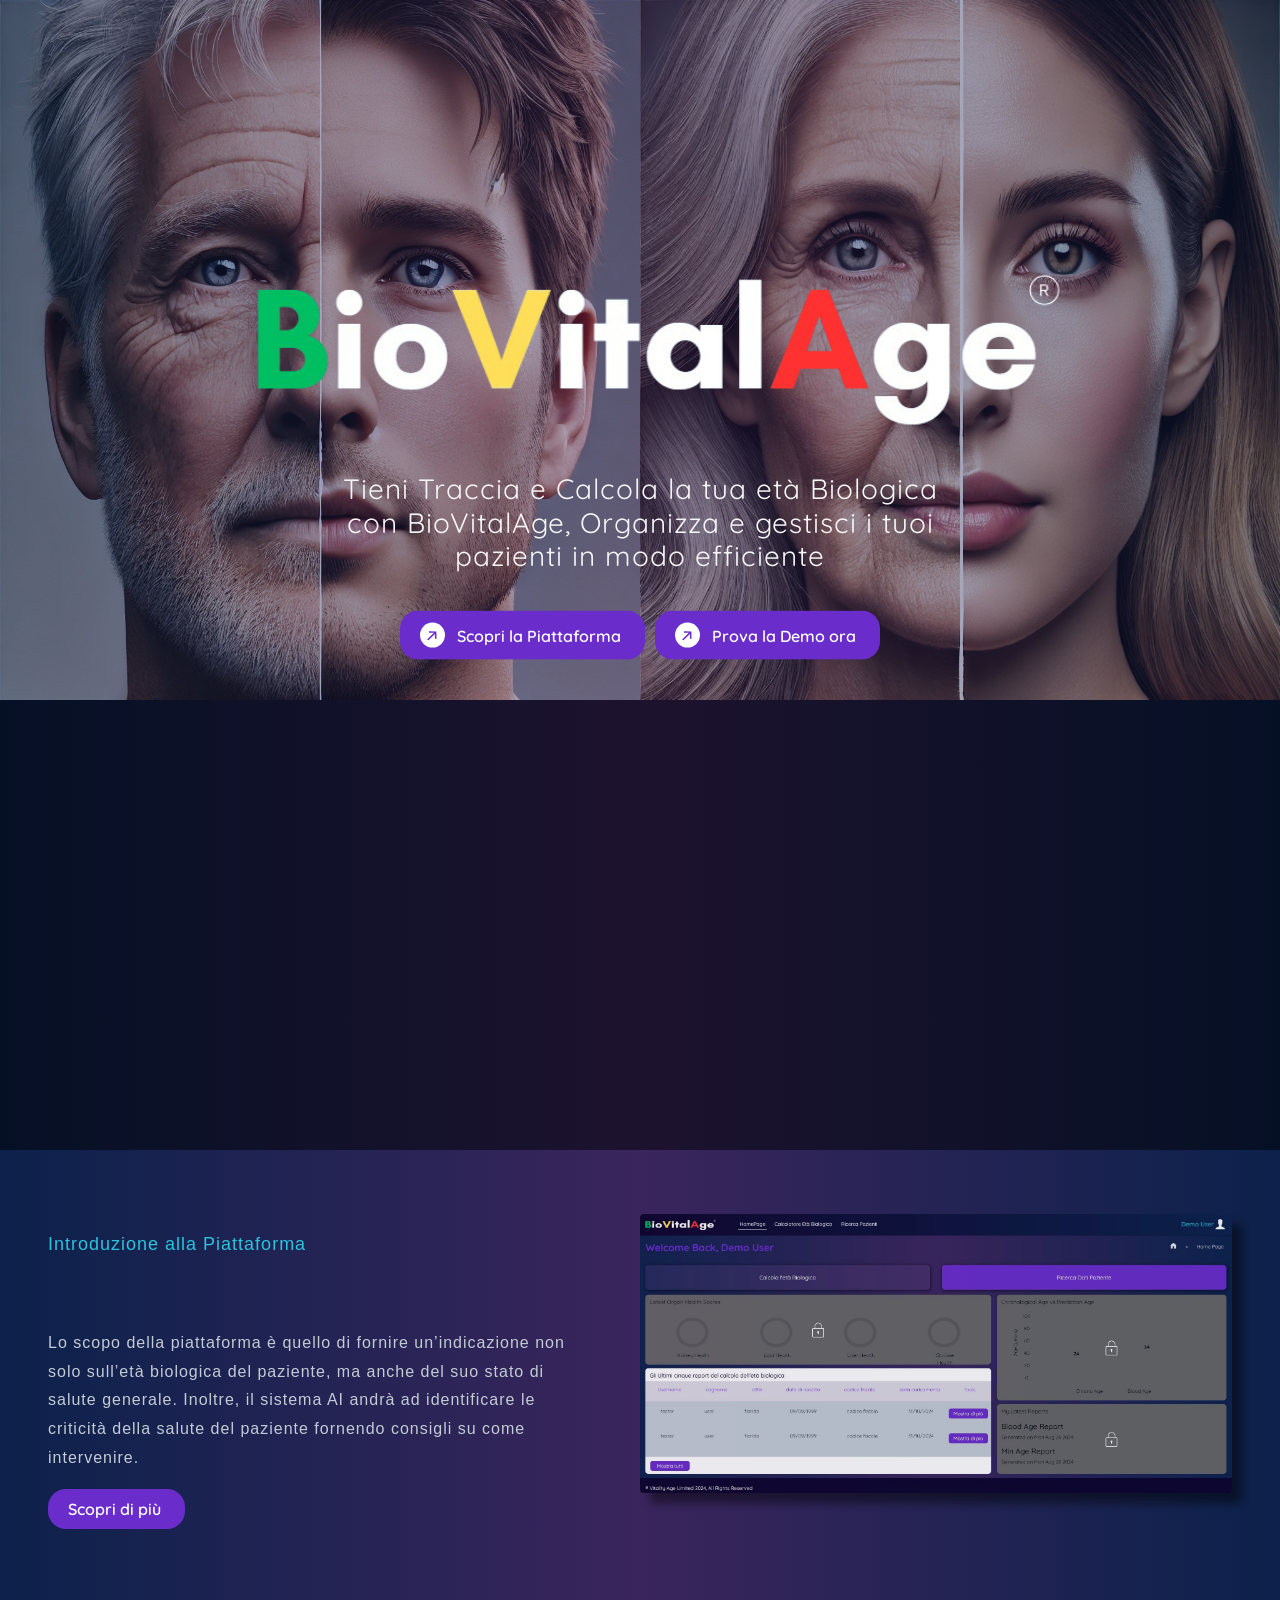
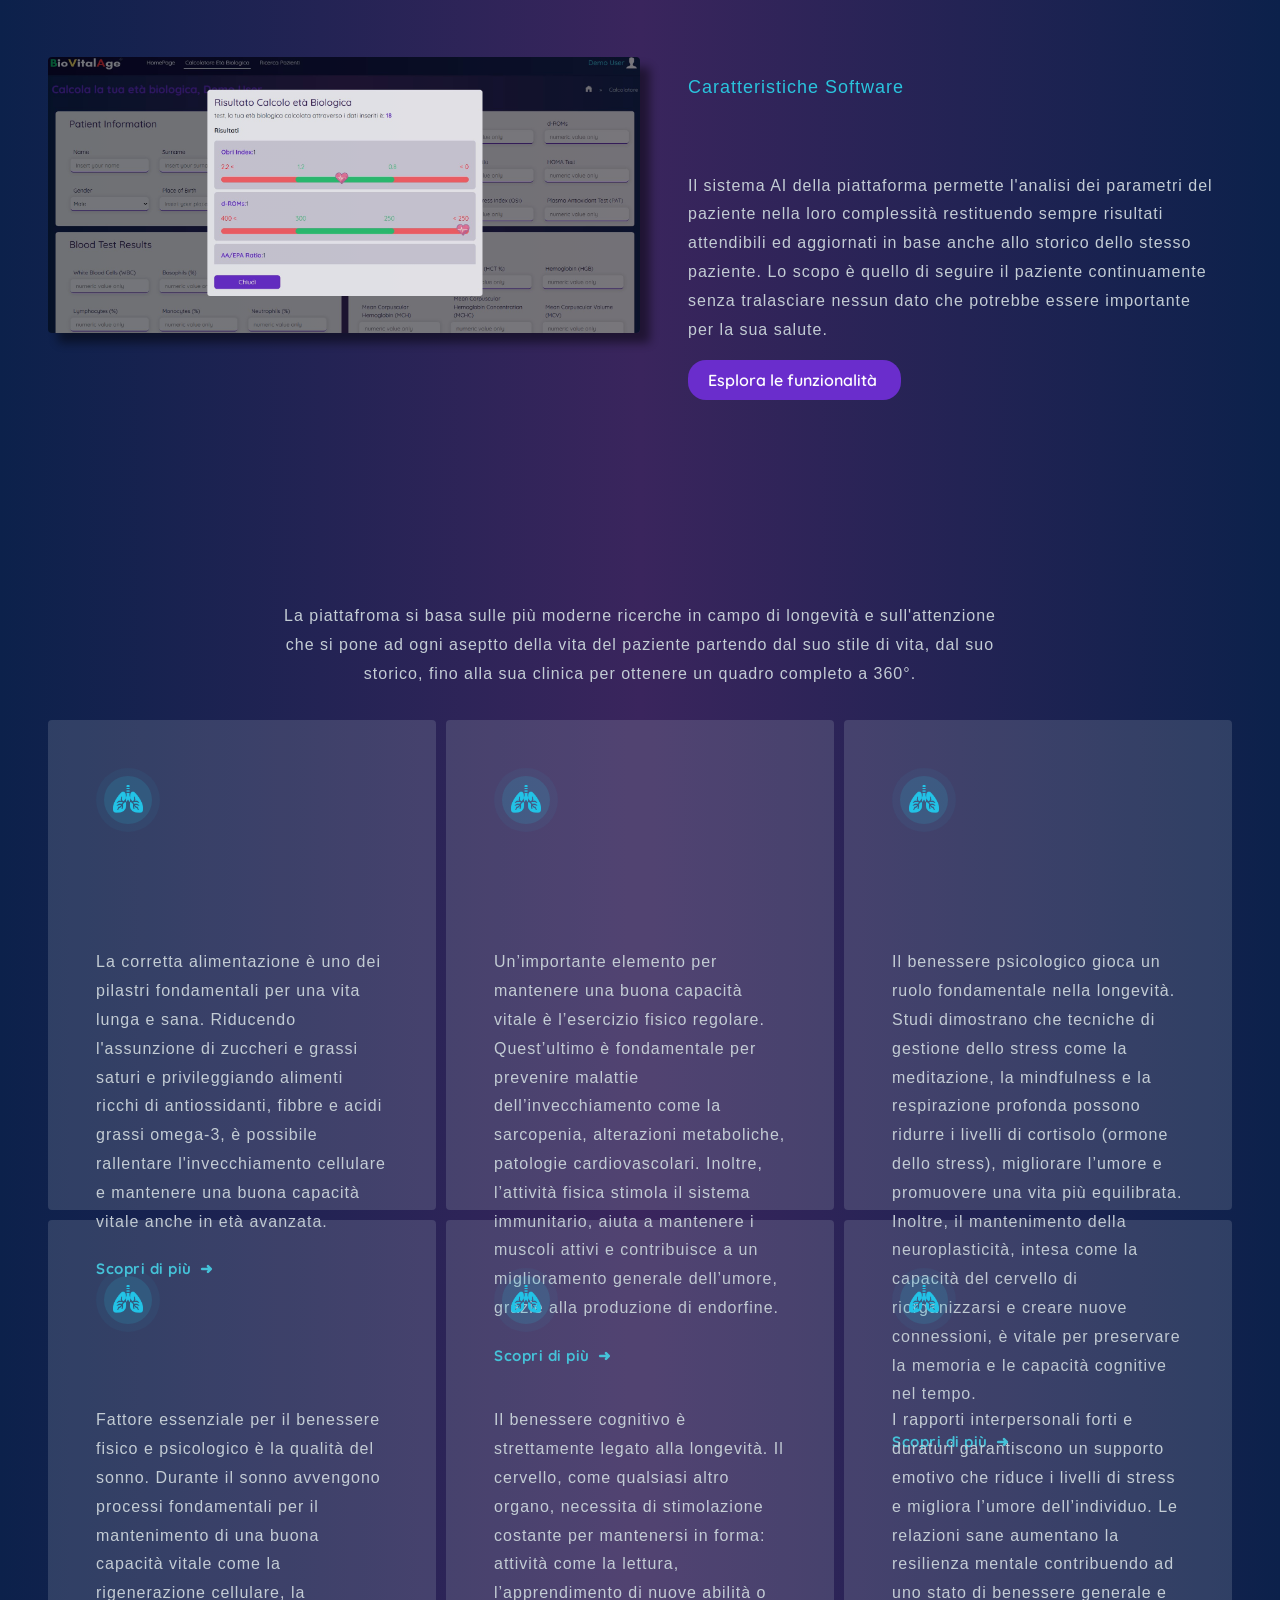
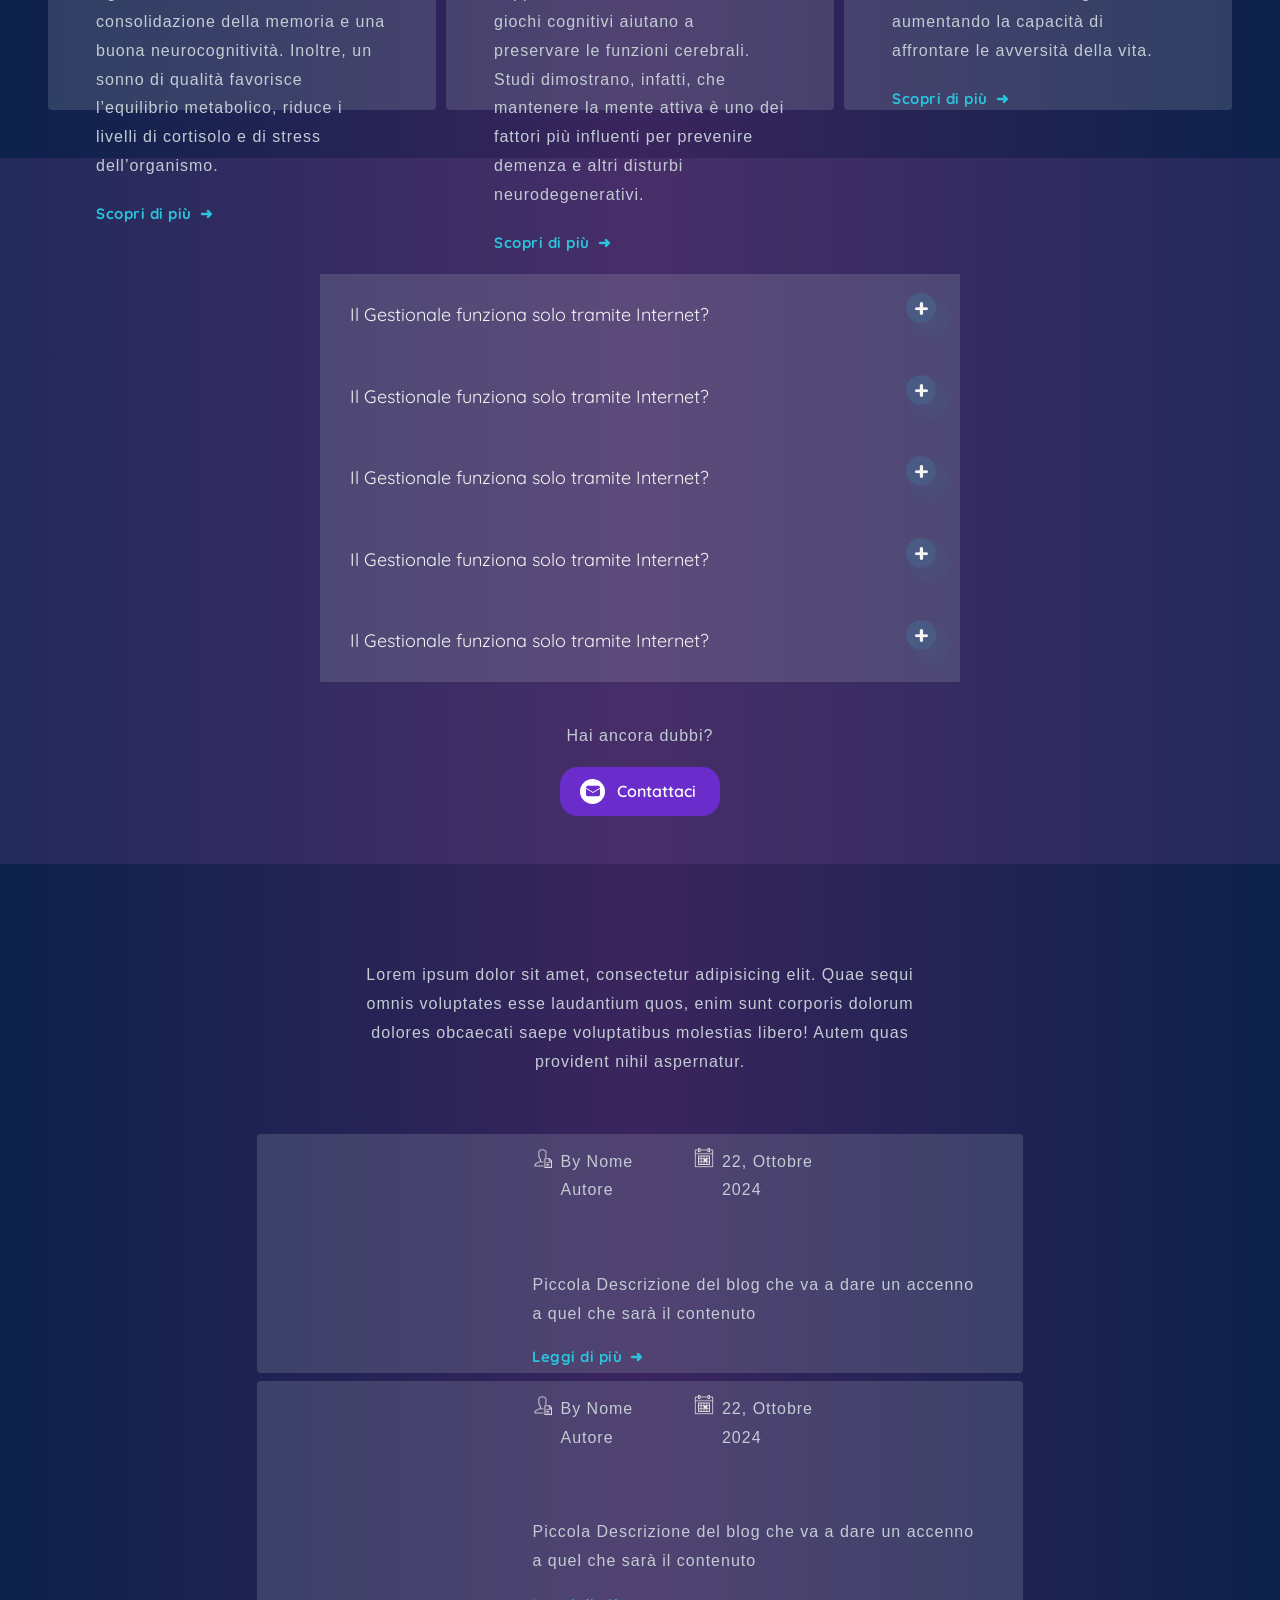
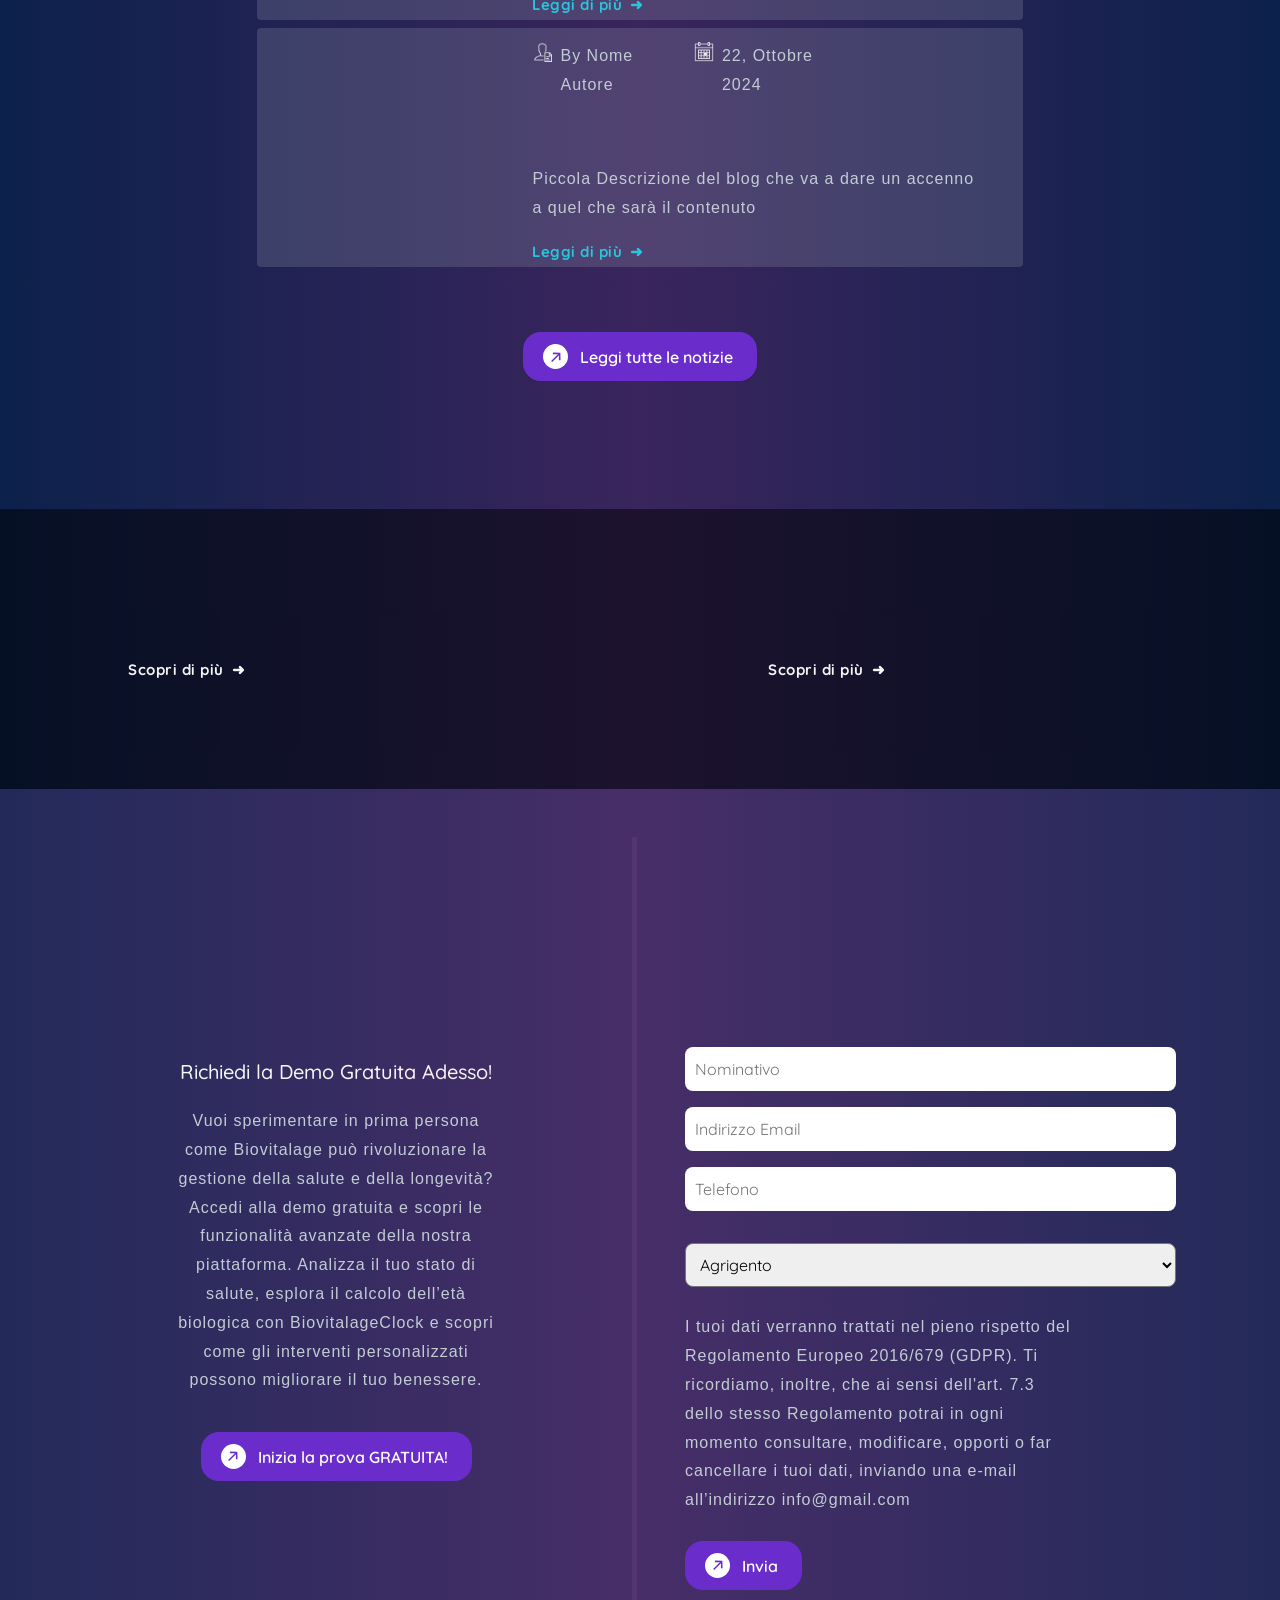
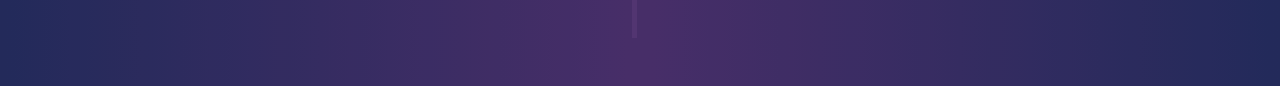
==== commit 540cc663: "Add Footer components" ====
--- a/index.html
+++ b/index.html
@@ -745,89 +745,8 @@
 
 
 
-        
-        
-        <footer>
-            <div class="footer-header-container">
-
-                <div class="footer-header">
-                    <div class="col-12 col-md-3 p-md-2 col-lg-2  widget-logo">
-
-                        <div class="col-md-12 logo-container">
-                            <img src="includes/images/Logo.png" alt="">
-                        </div>
-
-                        <p class="col-md-12">Lorem ipsum dolor sit amet consectetur adipisicing elit.</p>
-
-                        <div class="col-md-10 col-lg-12 col-xxl-10 p-2 social-container d-flex">
-                        
-                                <div class="col-md-2 p-1 facebook">
-                                    <a href="#"><img src="includes/images/icone/facebook.png" alt="" ></a>
-                                </div>
-                                <div class="col-md-2 p-1 instagram">
-                                    <a href="#"><img src="includes/images/icone/instagram.png" alt=""></a>
-                                </div>
-                                <div class="col-md-2 p-1 linkedin">
-                                    <a href="#"><img src="includes/images/icone/linkedin.png" alt=""></a>
-                                </div>
-                                <div class="col-md-2 p-1 telegram">
-                                    <a href="#"><img src="includes/images/icone/telegram.png" alt=""></a>
-                                </div>
-                    
-                        </div>
-
-
-                    </div>
-
-
-                    <div class="col-12 col-md-3 p-2 col-lg-3 col-xxl-2  widget-link">
-                        <h3>Products</h3>
-                        <ul>
-                            <li><a href="">Home</a></li>
-                            <li><a href="">BioVitalAge Clock</a></li>
-                            <li><a href="">BioVitalAge Therapy</a></li>
-                            <li><a href="">Innovation</a></li>
-                            <li><a href="">Industries</a></li>
-                            <li><a href="">Corporation</a></li>
-                        </ul>
-                    </div>
-
-
-                    <div class="col-12 col-md-3 p-2 col-lg-3 col-xxl-2  widget-link" id="adjust-tablet">
-                        <h3>Link Utili</h3>
-                        <ul>
-                            <li><a href="">Area Accesso</a></li>
-                            <li><a href="">Ultime Notizie</a></li>
-                            <li><a href="">Aggiornamenti</a></li>
-                            <li><a href="">Informativa Privacy</a></li>
-                            <li><a href="">Supporto clienti</a></li>
-                        </ul>
-                    </div>
-
-
-                    <div class="col-12 col-md-3 col-lg-3 col-xxl-2 p-2 widget-contatti">
-                        <h3>Contattaci</h3>
-                        <ul>
-                            <li><img src="includes/images/icone/email.png" alt="" width="30px" height="30px"><p>info@gmail.com</p></li>
-                            <li><img src="includes/images/icone/telefono.png" alt="" width="30px" height="30px"><p>(095) 6173922</p></li>
-                            <li><img src="includes/images/icone/posizione.png" alt="" width="30px" height="30px"><p>Nome Azienda, via dell'azienda, cap, città (IT)</p></li>
-                        </ul>
-                    </div>
-                </div>
-            </div>  
-
-            <div class="footer-copryright ">
-                <div class="footer-copryright-container d-flex justify-content-between align-items-center">
-                    <p>© 2024 Nome Azienda Srl – All content reserved</p>
-
-                    <div class="link-copyright">
-                        <a href="">Cookie policy</a>
-                        <a href="">Terms</a>
-                        <a href="">Privacy policy</a>
-                    </div>
-                </div>
-            </div>           
-        </footer>
+        <!-- Footer -->
+        <div id="footer-placeholder"></div>
 
     </section>
 
--- a/componenti.css
+++ b/componenti.css
@@ -512,10 +512,13 @@
     align-items: center;
 }
 .social-container div a img{
-    transition: transform 0.3s ease-in-out;
+    transition: all 0.3s cubic-bezier(.215, .61, .355, 1);
     width: 35px;
     height: 35px;
 }
+/* #facebook img{
+    transition: all 0.3s cubic-bezier(.215, .61, .355, 1);
+} */
 .social-container div a img:hover{
     transform: scale(1.2);
 }
@@ -553,6 +556,7 @@
     text-decoration: none;
     color: var(--tittle1);
     letter-spacing: 1px;
+    transition: all 0.2s ease-in-out;
 }
 .widget-link ul li a:hover{
     color: var(--contrast-color2);
@@ -586,6 +590,7 @@
     height: 100%;
     display: flex;
     justify-content: flex-start;
+    gap: 5px;
     align-items: center;
 }
 .link-copyright{
@@ -598,6 +603,7 @@
 }
 .link-copyright a{
     color: var(--tittle1);
+    transition: all 0.2s ease-in-out;
 }
 .link-copyright a:hover{
     color: var(--contrast-color2);
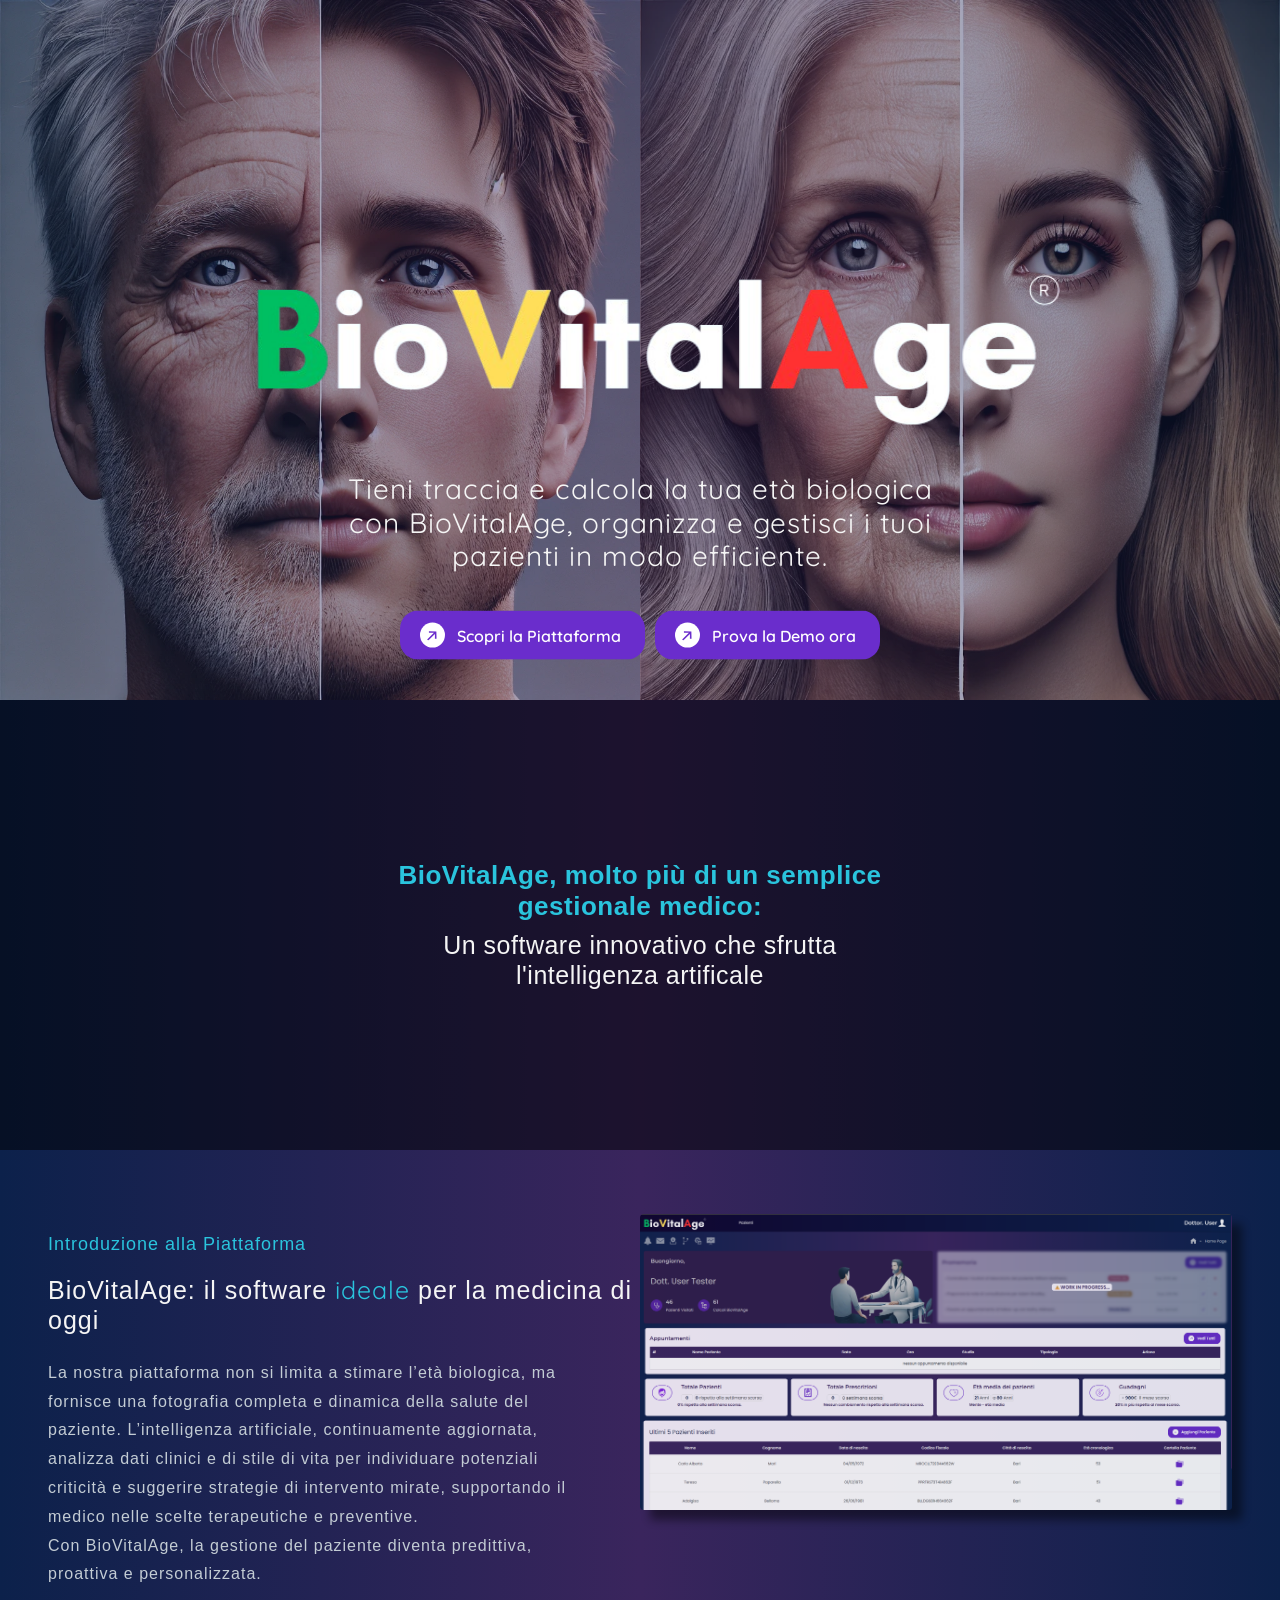
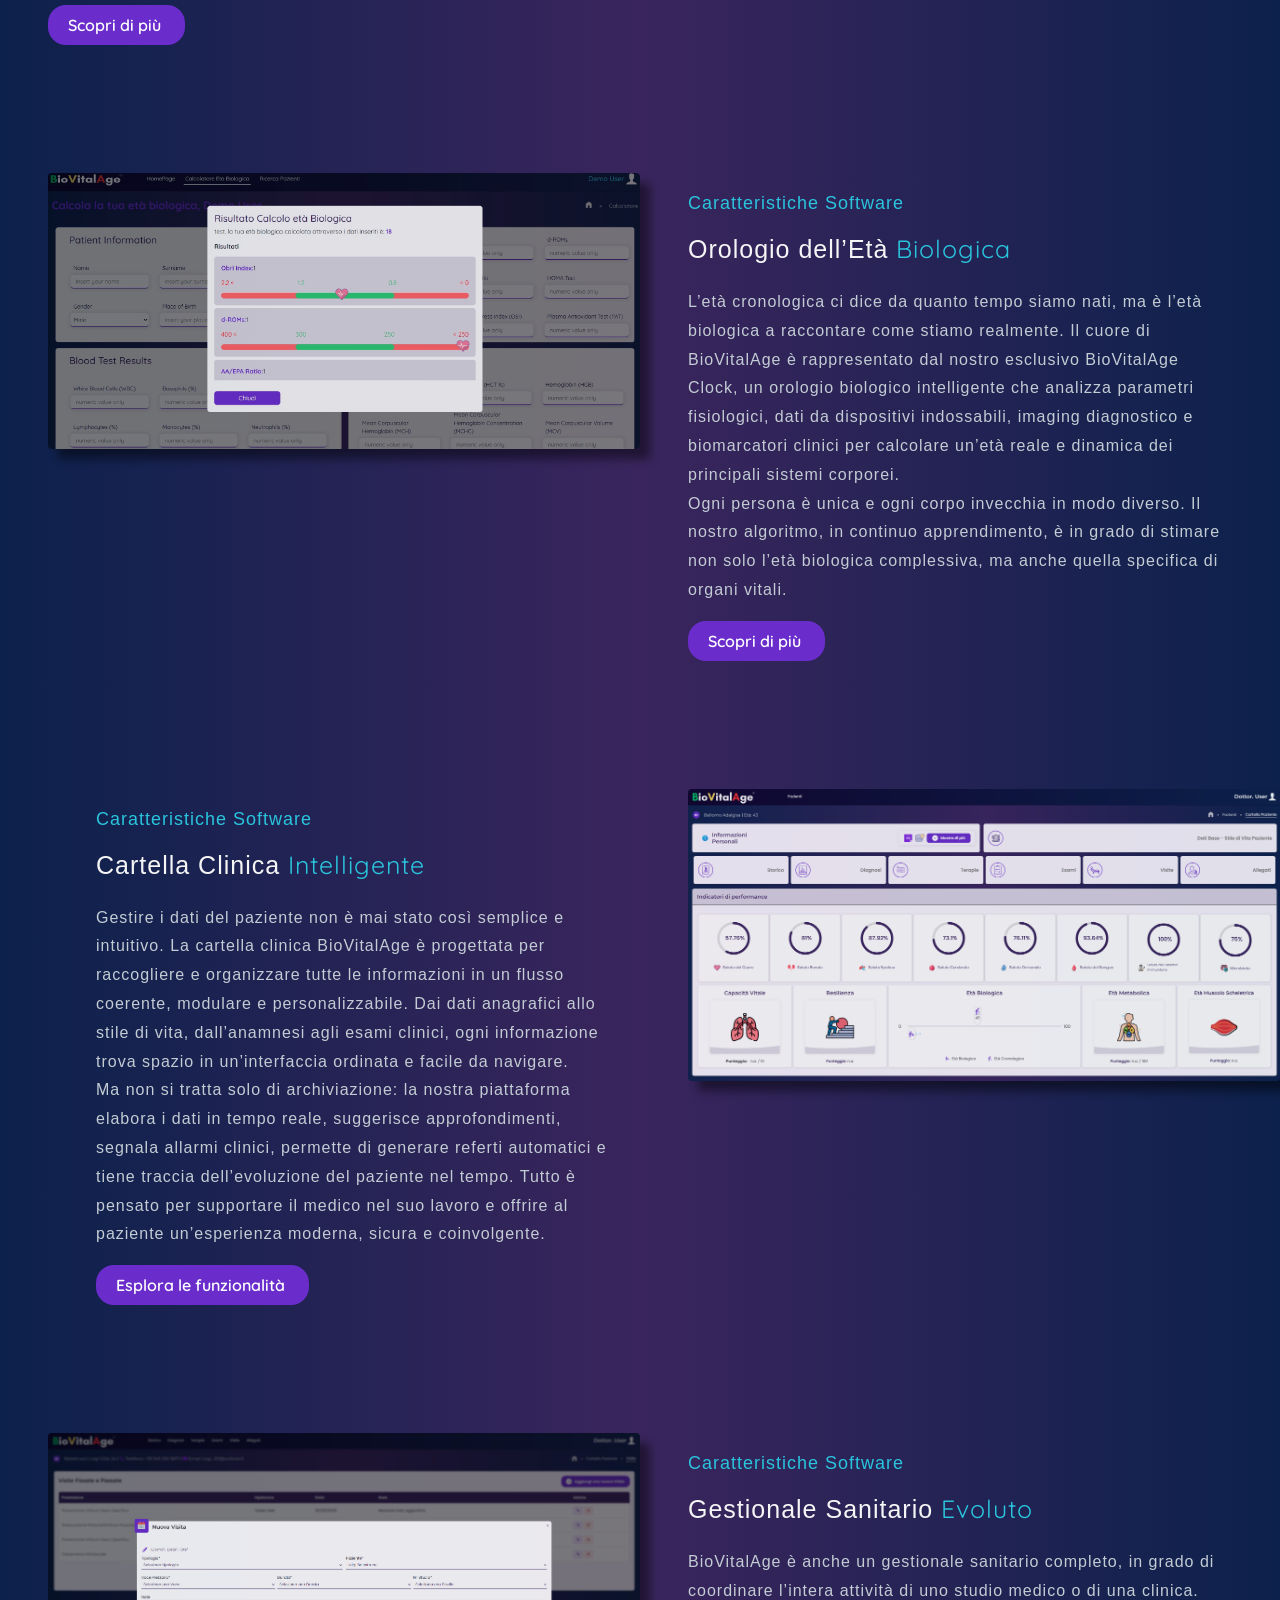
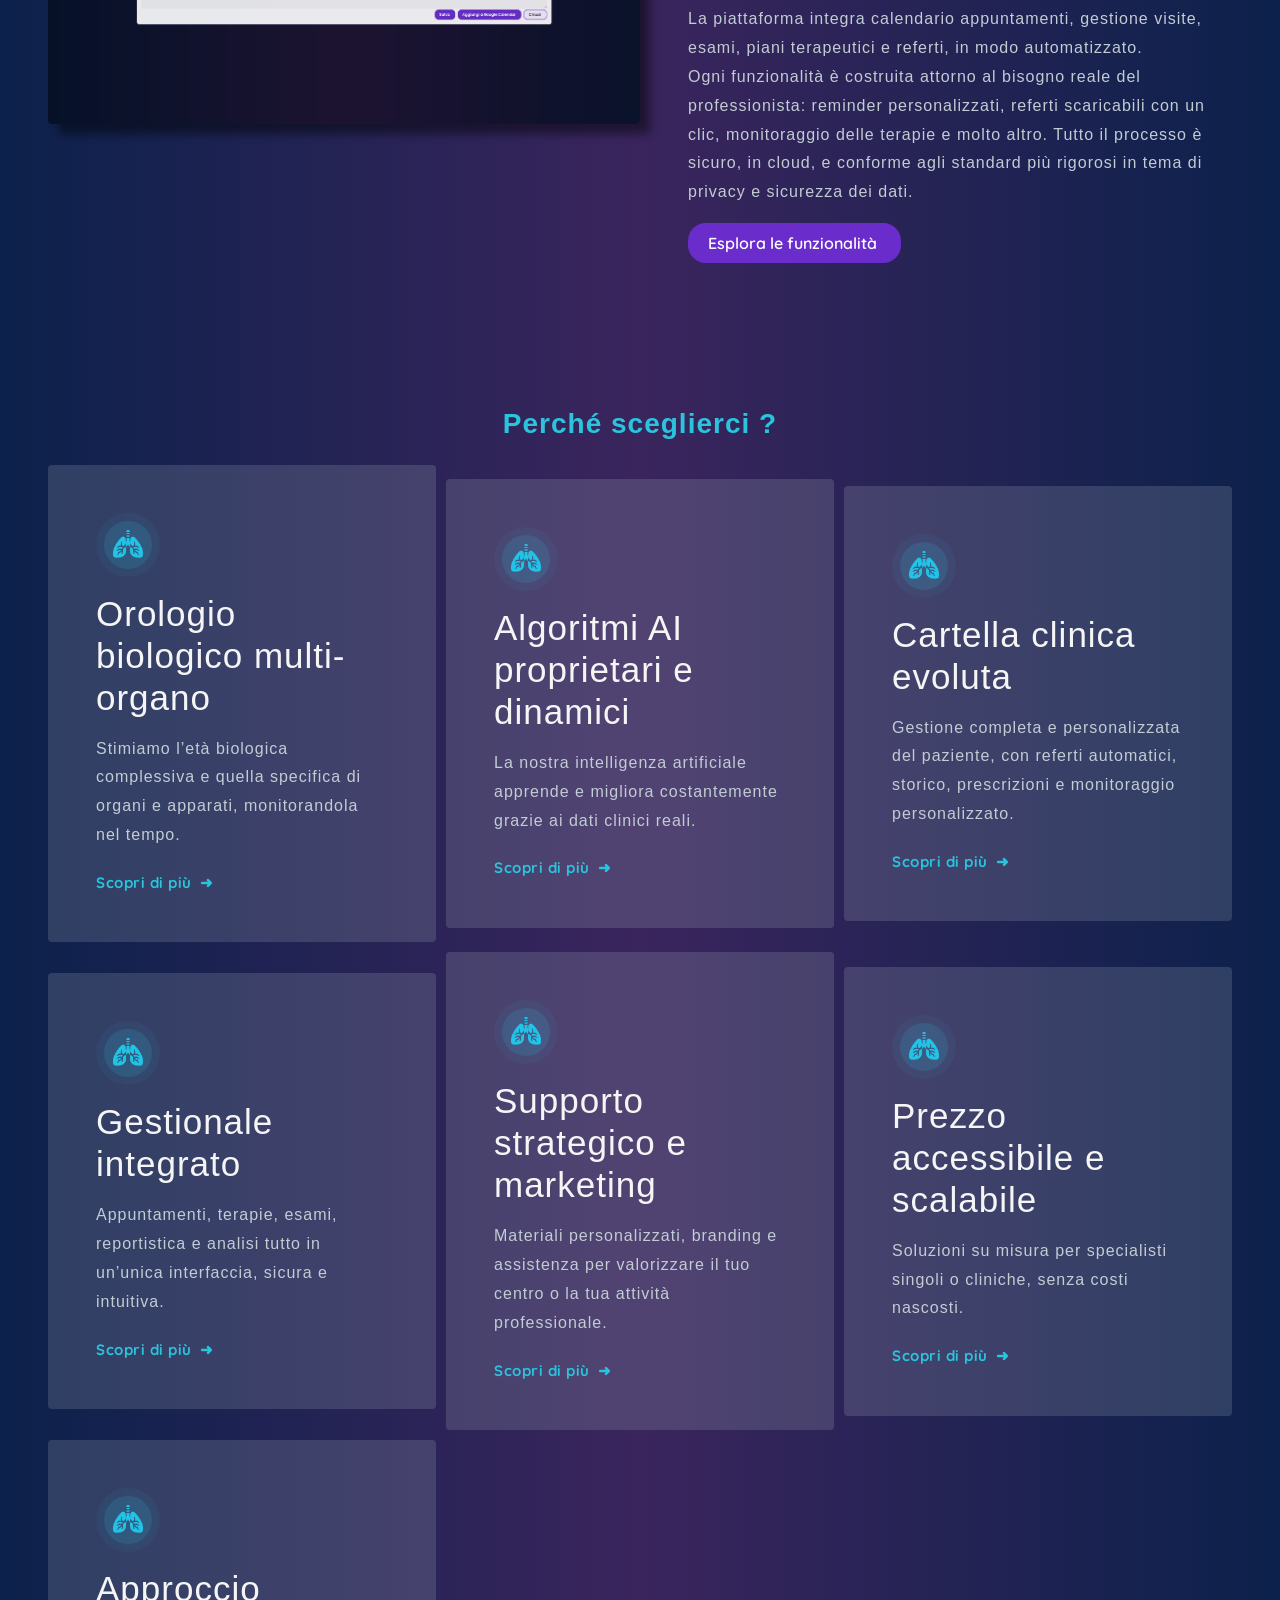
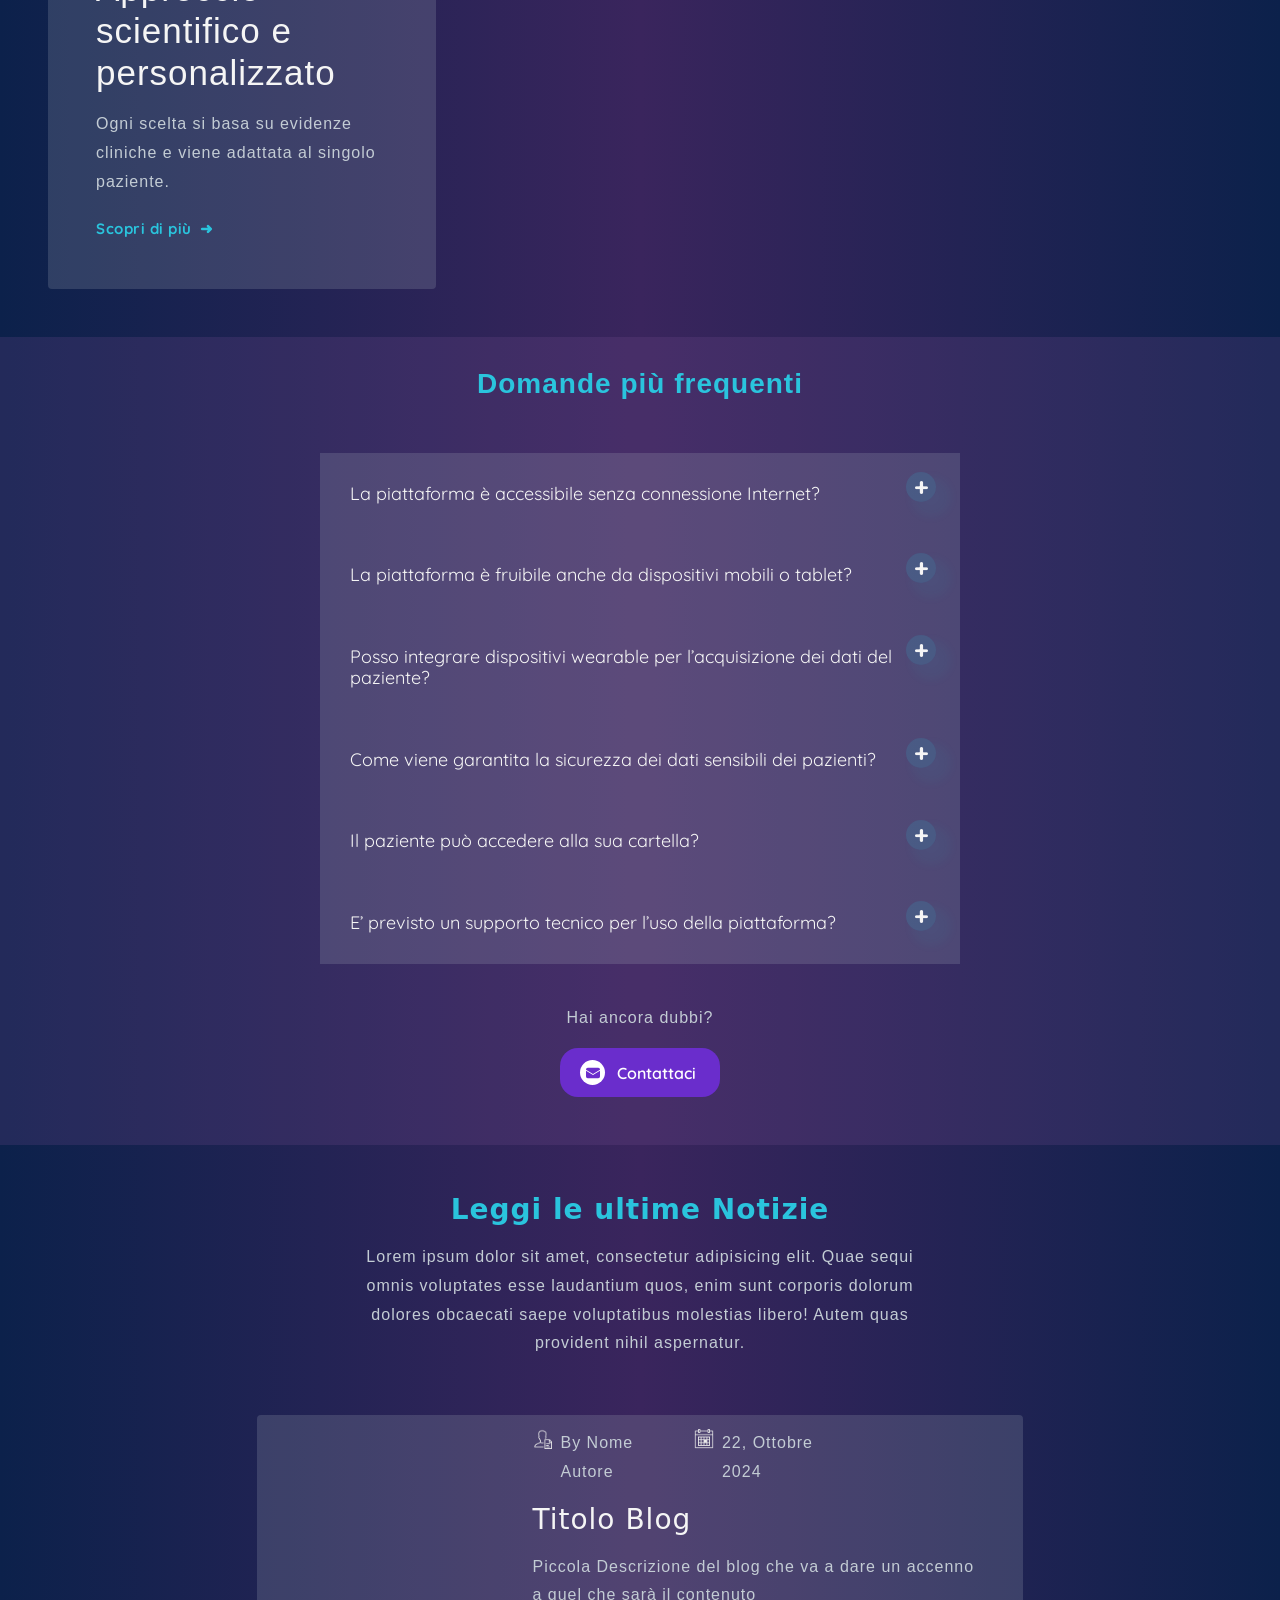
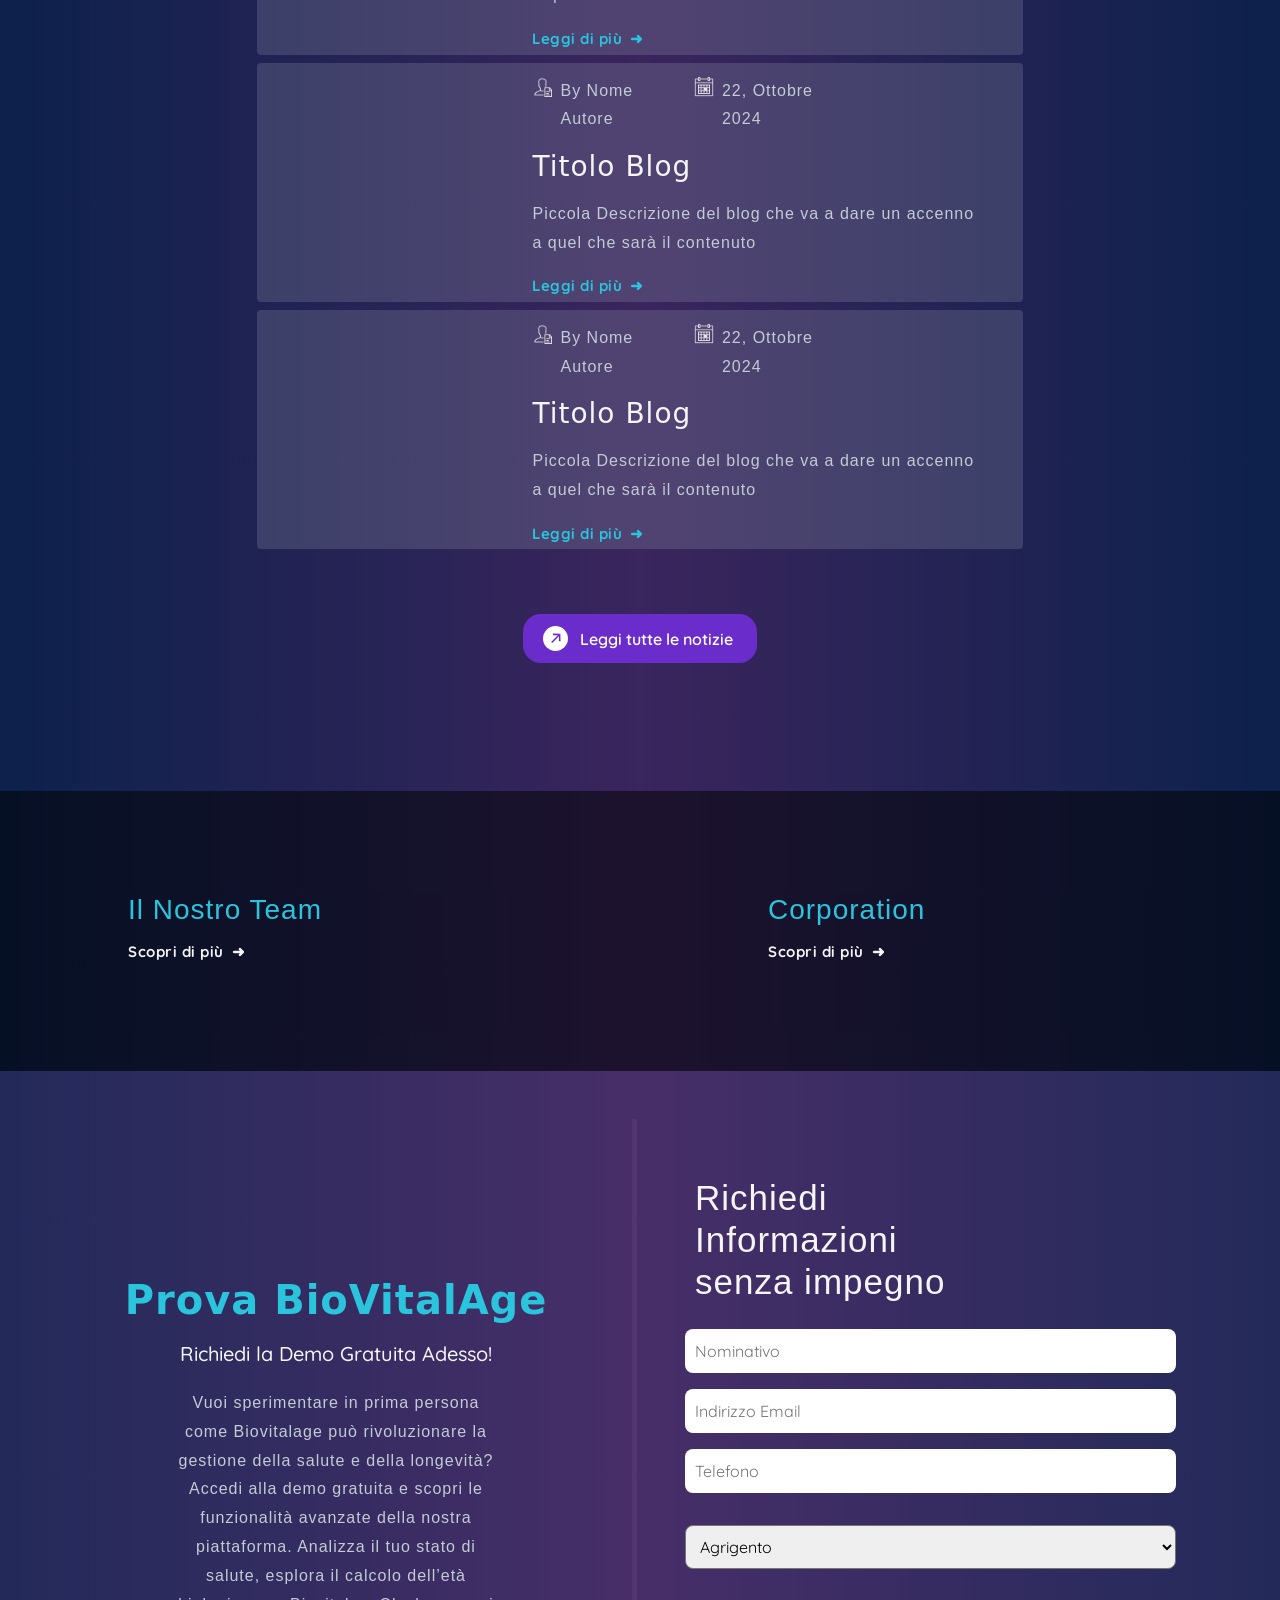
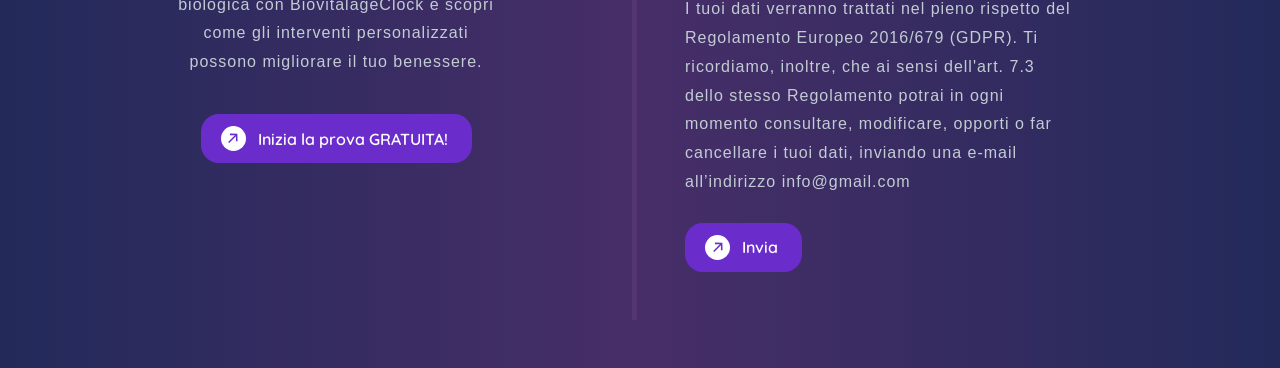
==== commit 46992dca: "Modify text & more into HomePage & bug/fix" ====
--- a/index.html
+++ b/index.html
@@ -40,8 +40,8 @@
             <div class="Home__subtitle-container">
                 <img src="includes/images/Logo.png" alt="">
                 <h3>
-                    Tieni Traccia e Calcola la tua età Biologica con BioVitalAge,
-                    Organizza e gestisci i tuoi pazienti in modo efficiente
+                    Tieni traccia e calcola la tua età biologica con BioVitalAge,
+                    organizza e gestisci i tuoi pazienti in modo efficiente.
                 </h3>
                 <div class="button-container">
                     <button onclick="window.location ='/BioVitalyAge-Website/url/BioVitalAgeClock/BioVitalAgeClock.html'" class="button">
@@ -104,7 +104,7 @@
                         </span>
                         Prova la Demo ora
                       </button>
-                    </div>
+                </div>
             </div>
         </div>
 
@@ -118,18 +118,21 @@
                         <span>Un software innovativo che sfrutta l'intelligenza artificale</span>
                     </h3>
     
-                    <p class="col-md-12 p-4">
-                        Biovitalage è una piattaforma avanzata per la gestione medica che integra una cartella clinica
-                        completa di tutte le informazioni del paziente con BiovitalageClock, l&#39;innovativa funzione per il
-                        calcolo dell&#39;età biologica. Un software all&#39;avanguardia per monitorare la salute e il benessere dei
-                        pazienti con un approccio scientifico e personalizzato.
+                    <p class="col-md-12 p-4 text-justify">
+                        BioVitalAge è una piattaforma innovativa che combina la potenza dell’intelligenza artificiale con una gestione
+                        clinica completa e intuitiva. Non si tratta solo di un software per archiviare dati, ma di un vero e proprio
+                        ecosistema digitale pensato per migliorare la qualità della cura e guidare ogni paziente in un percorso di benessere
+                        personalizzato.
+                        Grazie all’integrazione tra la cartella clinica intelligente e il BioVitalAge Clock, il sistema consente di
+                        calcolare l’età biologica reale e monitorare nel tempo lo stato di salute, fornendo indicazioni cliniche fondate su
+                        analisi scientifiche e su una valutazione organo-specifica.
                     </p>
                 
                 </div>
 
             </div>
             <video autoplay muted loop>
-                <source src="includes/images/video.mp4" type="video/mp4">
+                <source src="includes/images/video1.mp4" type="video/mp4">
                 Il tuo browser non supporta i video HTML5.
             </video>
         </div>
@@ -141,12 +144,14 @@
                 <div class="col-12 col-md-12 col-lg-6 piattaforma-description">
                     <p class="marcatore">Introduzione alla Piattaforma</p>
 
-                    <h3>BioVitalAge, il Software <span>Ideale</span> per te</h3>
+                    <h3>BioVitalAge: il software <span>ideale</span> per la medicina di oggi</h3>
     
                     <p>
-                       Lo scopo della piattaforma è quello di fornire un’indicazione non solo sull’età biologica del paziente, ma anche del suo stato di salute generale.
-                        Inoltre, il sistema AI andrà ad identificare le criticità della salute del
-                        paziente fornendo consigli su come intervenire.
+                        La nostra piattaforma non si limita a stimare l’età biologica, ma fornisce una fotografia completa e dinamica della
+                        salute del paziente. L’intelligenza artificiale, continuamente aggiornata, analizza dati clinici e di stile di vita
+                        per individuare potenziali criticità e suggerire strategie di intervento mirate, supportando il medico nelle scelte
+                        terapeutiche e preventive. <br>
+                        Con BioVitalAge, la gestione del paziente diventa predittiva, proattiva e personalizzata.
                     </p>
                     <p>
                       
@@ -155,41 +160,93 @@
                 </div>
 
                 <div class="col-md-12 col-lg-6 p-0 piattaforma-img translate-img">
-                    <img src="includes/images/Piattaforma1.jpg" alt="">
+                    <img src="includes/images/PiattaformaHome.png" alt="">
                 </div>
             </div>
 
             <div class="col-md-12 col-lg-12 col-xl-12 col-xxl-10 d-flex Home-content-container-piattaforma-two">
-
+            
                 <div class="col-md-12 col-lg-6 p-0 piattaforma-img translate-img">
                     <img src="includes/images/platform3.jpg" alt="">
                 </div>
-
+            
                 <div class="col-md-12 col-lg-6 p-0 piattaforma-description funzionalità">
                     <p class="marcatore">Caratteristiche Software</p>
-
-                    <h3>Integrazione dell'<span>AI</span></h3>
-    
-                    <p>
-                        Il sistema AI della piattaforma permette l'analisi dei parametri del paziente nella loro complessità
-                        restituendo sempre risultati attendibili ed aggiornati in base anche allo storico dello stesso paziente.
-                        Lo scopo è quello di seguire il paziente continuamente senza tralasciare nessun dato che potrebbe essere importante 
-                        per la sua salute.
+            
+                    <h3>Orologio dell’Età <span>Biologica</span></h3>
+                    <p>
+                        L’età cronologica ci dice da quanto tempo siamo nati, ma è l’età biologica a raccontare come stiamo
+                        realmente. Il
+                        cuore di BioVitalAge è rappresentato dal nostro esclusivo BioVitalAge Clock, un orologio biologico
+                        intelligente che
+                        analizza parametri fisiologici, dati da dispositivi indossabili, imaging diagnostico e biomarcatori clinici
+                        per
+                        calcolare un’età reale e dinamica dei principali sistemi corporei. <br>
+                        Ogni persona è unica e ogni corpo invecchia in modo diverso. Il nostro algoritmo, in continuo apprendimento,
+                        è in grado di stimare non solo l’età biologica complessiva, ma anche quella specifica di organi vitali.
                     </p>
                     <p>
                 
                     </p>
+                    <button onclick="window.location = 'url/BioVitalAgeClock/BioVitalAgeClock.html';" class="button">Scopri di più</button>
+                </div>
+            </div>
+
+            <div class="col-md-12 col-lg-12 col-xl-12 col-xxl-10 d-flex Home-content-container-piattaforma-two">
+                <div class="col-md-12 col-lg-6 p-0 piattaforma-description funzionalità">
+                    <p class="marcatore">Caratteristiche Software</p>
+            
+                    <h3>Cartella Clinica <span>Intelligente</span></h3>
+                    <p>
+                        Gestire i dati del paziente non è mai stato così semplice e intuitivo. La cartella clinica BioVitalAge è
+                        progettata per raccogliere e organizzare tutte le informazioni in un flusso coerente, modulare e
+                        personalizzabile. Dai dati anagrafici allo stile di vita, dall’anamnesi agli esami clinici, ogni
+                        informazione trova spazio in un’interfaccia ordinata e facile da navigare. <br>
+                        Ma non si tratta solo di archiviazione: la nostra piattaforma elabora i dati in tempo reale, suggerisce
+                        approfondimenti, segnala allarmi clinici, permette di generare referti automatici e tiene traccia
+                        dell’evoluzione del paziente nel tempo. Tutto è pensato per supportare il medico nel suo lavoro e offrire al
+                        paziente un’esperienza moderna, sicura e coinvolgente.
+            
+                    </p>
+                    <p>
+            
+                    </p>
                     <button class="button">Esplora le funzionalità</button>
                 </div>
+            
+                <div class="col-md-12 col-lg-6 p-0 piattaforma-img translate-img">
+                    <img src="includes/images/CartellaClinica.png" alt="">
+                </div>
+            </div>
+
+            <div class="col-md-12 col-lg-12 col-xl-12 col-xxl-10 d-flex Home-content-container-piattaforma-two">
+            
+                <div class="col-md-12 col-lg-6 p-0 piattaforma-img translate-img">
+                    <img src="includes/images/VisitsSection.png" alt="">
+                </div>
+            
+                <div class="col-md-12 col-lg-6 p-0 piattaforma-description funzionalità">
+                    <p class="marcatore">Caratteristiche Software</p>
+            
+                    <h3>Gestionale Sanitario <span>Evoluto</span></h3>
+                    <p>
+                        BioVitalAge è anche un gestionale sanitario completo, in grado di coordinare l’intera attività di uno studio
+                        medico o di una clinica. La piattaforma integra calendario appuntamenti, gestione visite, esami, piani
+                        terapeutici e referti, in modo automatizzato. <br>
+                        Ogni funzionalità è costruita attorno al bisogno reale del professionista: reminder personalizzati, referti
+                        scaricabili con un clic, monitoraggio delle terapie e molto altro. Tutto il processo è sicuro, in cloud, e
+                        conforme agli standard più rigorosi in tema di privacy e sicurezza dei dati.
+            
+                    </p>
+                    <p>
+            
+                    </p>
+                    <button class="button">Esplora le funzionalità</button>
+                </div>
             </div>
 
             <div class="col-12 col-md-12 col-lg-10 p-lg-5 d-flex flex-column align-items-center justify-content-center Home-Content-container-scleta">
-                <h3>Perchè Scegliere BioVitalAge? </h3>
-                <p class="col-12 col-md-10 col-xxl-6 m-2 p-lg-2">
-                    La piattafroma si basa sulle più moderne ricerche in campo di longevità e sull'attenzione che si pone
-                    ad ogni aseptto della vita del paziente partendo dal suo stile di vita, dal suo storico, fino alla sua clinica per ottenere un quadro completo a 360°.
-                    
-                </p>
+                <h3>Perché sceglierci ? </h3>
             </div>
 
             <div class="col-12 col-md-12 col-lg-12 col-xxl-10 p-xxl-5  Home-Content-container-vantaggi">
@@ -199,12 +256,9 @@
                             <img src="includes/images/icone/polmoni.png" alt="">
                         </div>
                     </div>
-                    <h3>Alimentazione Consapevole</h3>
-                    <p>
-                       La corretta alimentazione è uno dei pilastri
-fondamentali per una vita lunga e sana. Riducendo l'assunzione di zuccheri e grassi saturi e privileggiando alimenti ricchi di antiossidanti,
-                        fibbre e acidi grassi omega-3, è possibile rallentare l'invecchiamento cellulare e mantenere una buona capacità vitale anche in età avanzata.
-                        
+                    <h3>Orologio biologico multi-organo</h3>
+                    <p>
+                        Stimiamo l’età biologica complessiva e quella specifica di organi e apparati, monitorandola nel tempo. 
                     </p>
                     <button class="arrow-button">Scopri di più</button>
                 </div>
@@ -215,13 +269,9 @@
                             <img src="includes/images/icone/polmoni.png" alt="">
                         </div>
                     </div>
-                    <h3>Attività Fisica Regolare</h3>
-                    <p>
-                    Un’importante elemento per mantenere una buona capacità vitale è
-l’esercizio fisico regolare. Quest’ultimo è fondamentale per prevenire malattie dell’invecchiamento
-come la sarcopenia, alterazioni metaboliche, patologie cardiovascolari. Inoltre, l’attività fisica
-stimola il sistema immunitario, aiuta a mantenere i muscoli attivi e contribuisce a un miglioramento
-generale dell’umore, grazie alla produzione di endorfine.
+                    <h3>Algoritmi AI proprietari e dinamici</h3>
+                    <p>
+                        La nostra intelligenza artificiale apprende e migliora costantemente grazie ai dati clinici reali.
                     </p>
                     <button class="arrow-button">Scopri di più</button>
                 </div>
@@ -232,14 +282,9 @@
                             <img src="includes/images/icone/polmoni.png" alt="">
                         </div>
                     </div>
-                    <h3>Benessere psicologico</h3>
-                    <p>
-                        Il benessere psicologico gioca un ruolo fondamentale nella longevità.
-Studi dimostrano che tecniche di gestione dello stress come la meditazione, la mindfulness e la
-respirazione profonda possono ridurre i livelli di cortisolo (ormone dello stress), migliorare l’umore
-e promuovere una vita più equilibrata. Inoltre, il mantenimento della neuroplasticità, intesa come
-la capacità del cervello di riorganizzarsi e creare nuove connessioni, è vitale per preservare la
-memoria e le capacità cognitive nel tempo.
+                    <h3>Cartella clinica evoluta</h3>
+                    <p>
+                        Gestione completa e personalizzata del paziente, con referti automatici, storico, prescrizioni e monitoraggio personalizzato.
                     </p>
                     <button class="arrow-button">Scopri di più</button>
                 </div>
@@ -250,13 +295,9 @@
                             <img src="includes/images/icone/polmoni.png" alt="">
                         </div>
                     </div>
-                    <h3>Qualità del sonno</h3>
-                    <p>
-                       Fattore essenziale per il benessere fisico e psicologico è la qualità del
-sonno. Durante il sonno avvengono processi fondamentali per il mantenimento di una buona
-capacità vitale come la rigenerazione cellulare, la consolidazione della memoria e una buona
-neurocognitività. Inoltre, un sonno di qualità favorisce l’equilibrio metabolico, riduce i livelli di
-cortisolo e di stress dell’organismo.
+                    <h3>Gestionale integrato</h3>
+                    <p>
+                        Appuntamenti, terapie, esami, reportistica e analisi tutto in un’unica interfaccia, sicura e intuitiva.
                     </p>
                     <button class="arrow-button">Scopri di più</button>
                 </div>
@@ -267,13 +308,9 @@
                             <img src="includes/images/icone/polmoni.png" alt="">
                         </div>
                     </div>
-                    <h3>Neurocognitività</h3>
-                    <p>
-                        Il benessere cognitivo è strettamente legato alla longevità. Il cervello,
-come qualsiasi altro organo, necessita di stimolazione costante per mantenersi in forma: attività
-come la lettura, l’apprendimento di nuove abilità o giochi cognitivi aiutano a preservare le funzioni
-cerebrali. Studi dimostrano, infatti, che mantenere la mente attiva è uno dei fattori più influenti per
-prevenire demenza e altri disturbi neurodegenerativi.
+                    <h3>Supporto strategico e marketing</h3>
+                    <p>
+                        Materiali personalizzati, branding e assistenza per valorizzare il tuo centro o la tua attività professionale.
                     </p>
                     <button class="arrow-button">Scopri di più</button>
                 </div>
@@ -284,91 +321,131 @@
                             <img src="includes/images/icone/polmoni.png" alt="">
                         </div>
                     </div>
-                    <h3>Interazioni sociali</h3>
-                    <p>
-                     I rapporti interpersonali forti e duraturi garantiscono un supporto emotivo
-che riduce i livelli di stress e migliora l’umore dell’individuo. Le relazioni sane aumentano la
-resilienza mentale contribuendo ad uno stato di benessere generale e aumentando la capacità di
-affrontare le avversità della vita.
+                    <h3>Prezzo accessibile e scalabile</h3>
+                    <p>
+                        Soluzioni su misura per specialisti singoli o cliniche, senza costi nascosti.
                     </p>
                     <button class="arrow-button">Scopri di più</button>
                 </div>
+
+                <div class="grid-container p-3 p-md-5">
+                    <div class="img-container-grid">
+                        <div class="img-container-circle">
+                            <img src="includes/images/icone/polmoni.png" alt="">
+                        </div>
+                    </div>
+                    <h3>Approccio scientifico e personalizzato</h3>
+                    <p>
+                        Ogni scelta si basa su evidenze cliniche e viene adattata al singolo paziente.
+                    </p>
+                    <button class="arrow-button">Scopri di più</button>
+                </div>
             </div>
         </div>
 
         <div class="col-md-12 faq-container">
-            <h3>Le domande più frequenti</h3>
+            <h3>Domande più frequenti</h3>
 
             <div class="accordion" id="accordionExample">
 
                 <div class="accordion-item col-12 col-md-5 col-lg-6 col-xxl-5" id="accordion-item">
                   <h2 class="accordion-header" id="accordion-header" >
                     <button class="accordion-btn" type="button"  data-bs-toggle="collapse" data-bs-target="#collapseOne" >
-                        Il Gestionale funziona solo tramite Internet?
+                        La piattaforma è accessibile senza connessione Internet?
                     </button>
                   </h2>
                   <div id="collapseOne" class="accordion-collapse collapse" data-bs-parent="#accordionExample">
                     <div class="accordion-body">
-                        Lorem ipsum dolor sit amet, consectetur adipisicing elit.
-                        Minima magni possimus laboriosam quod dignissimos, autem 
-                        nisi distinctio exercitationem veritatis, quisquam a consectetur. 
-                        Saepe illum amet sed, obcaecati tempora nihil? Vero?
+                        No, la piattaforma non è accessibile offline. È necessario disporre di una connessione a Internet per poterla
+                        utilizzare, in quanto si tratta di un sistema basato su tecnologia cloud. Questo garantisce l’aggiornamento continuo
+                        dei dati, la sincronizzazione in tempo reale e l’accesso sicuro da più dispositivi autorizzati.
                     </div>
                   </div>
                 </div>
 
                 <div class="accordion-item col-12 col-md-5 col-lg-6 col-xxl-5" id="accordion-item">
-                    <h2 class="accordion-header" id="accordion-header" >
-                      <button class="accordion-btn" type="button" data-bs-toggle="collapse" data-bs-target="#collapsetwo" aria-expanded="false">
-                        Il Gestionale funziona solo tramite Internet?
-                      </button>
+                    <h2 class="accordion-header" id="accordion-header">
+                        <button class="accordion-btn" type="button" data-bs-toggle="collapse" data-bs-target="#collapseTwo"
+                            aria-expanded="false">
+                            La piattaforma è fruibile anche da dispositivi mobili o tablet?
+                        </button>
                     </h2>
-                    <div id="collapsetwo" class="accordion-collapse collapse" data-bs-parent="#accordionExample">
-                      <div class="accordion-body">
-                        Lorem ipsum dolor sit amet, consectetur adipisicing elit. Minima magni possimus laboriosam quod dignissimos, autem nisi distinctio exercitationem veritatis, quisquam a consectetur. Saepe illum amet sed, obcaecati tempora nihil? Vero?
-                      </div>
+                    <div id="collapseTwo" class="accordion-collapse collapse" data-bs-parent="#accordionExample">
+                        <div class="accordion-body">
+                            Sì, la piattaforma è accessibile anche da dispositivi mobili e tablet. Tuttavia, al momento l'accesso è
+                            possibile esclusivamente tramite browser web. Non è ancora disponibile un'applicazione mobile dedicata, ma
+                            l'interfaccia è ottimizzata per garantire una buona esperienza d’uso anche da smartphone e tablet.
+                        </div>
                     </div>
                 </div>
 
                 <div class="accordion-item col-12 col-md-5 col-lg-6 col-xxl-5" id="accordion-item">
-                    <h2 class="accordion-header" id="accordion-header" >
-                      <button class="accordion-btn" type="button" data-bs-toggle="collapse" data-bs-target="#collapsetree" aria-expanded="false" >
-                        Il Gestionale funziona solo tramite Internet?
-                      </button>
+                    <h2 class="accordion-header" id="accordion-header">
+                        <button class="accordion-btn" type="button" data-bs-toggle="collapse" data-bs-target="#collapseThree"
+                            aria-expanded="false">
+                            Posso integrare dispositivi wearable per l’acquisizione dei dati del paziente?
+                        </button>
                     </h2>
-                    <div id="collapsetree" class="accordion-collapse collapse" data-bs-parent="#accordionExample">
-                      <div class="accordion-body">
-                        Lorem ipsum dolor sit amet, consectetur adipisicing elit. Minima magni possimus laboriosam quod dignissimos, autem nisi distinctio exercitationem veritatis, quisquam a consectetur. Saepe illum amet sed, obcaecati tempora nihil? Vero?
-                      </div>
+                    <div id="collapseThree" class="accordion-collapse collapse" data-bs-parent="#accordionExample">
+                        <div class="accordion-body">
+                            Attualmente non è ancora possibile integrare dispositivi wearable (come smartwatch o braccialetti per il
+                            monitoraggio dei parametri vitali) direttamente con la piattaforma. Tuttavia, stiamo lavorando per
+                            introdurre questa funzionalità in una futura versione, al fine di arricchire l’esperienza d’uso e migliorare
+                            il monitoraggio dei pazienti in tempo reale.
+                        </div>
                     </div>
                 </div>
   
                 <div class="accordion-item col-12 col-md-5 col-lg-6 col-xxl-5" id="accordion-item">
-                    <h2 class="accordion-header" id="accordion-header" >
-                      <button class="accordion-btn" type="button" data-bs-toggle="collapse" data-bs-target="#collapsefour" aria-expanded="false" >
-                        Il Gestionale funziona solo tramite Internet?
-                      </button>
+                    <h2 class="accordion-header" id="accordion-header">
+                        <button class="accordion-btn" type="button" data-bs-toggle="collapse" data-bs-target="#collapseFour"
+                            aria-expanded="false">
+                            Come viene garantita la sicurezza dei dati sensibili dei pazienti?
+                        </button>
                     </h2>
-                    <div id="collapsefour" class="accordion-collapse collapse" data-bs-parent="#accordionExample">
-                      <div class="accordion-body">
-                        Lorem ipsum dolor sit amet, consectetur adipisicing elit. Minima magni possimus laboriosam quod dignissimos, autem nisi distinctio exercitationem veritatis, quisquam a consectetur. Saepe illum amet sed, obcaecati tempora nihil? Vero?
-                      </div>
+                    <div id="collapseFour" class="accordion-collapse collapse" data-bs-parent="#accordionExample">
+                        <div class="accordion-body">
+                            La piattaforma adotta le migliori pratiche in materia di cybersecurity e rispetta pienamente il Regolamento
+                            Generale sulla Protezione dei Dati (GDPR). I dati vengono cifrati, archiviati su server sicuri e accessibili
+                            solo da utenti autorizzati. Sono inoltre implementati sistemi di autenticazione e controllo degli accessi
+                            per prevenire qualsiasi utilizzo improprio delle informazioni.
+                        </div>
                     </div>
                 </div>
   
                 <div class="accordion-item col-12 col-md-5 col-lg-6 col-xxl-5" id="accordion-item">
-                    <h2 class="accordion-header" id="accordion-header" >
-                      <button class="accordion-btn" type="button" data-bs-toggle="collapse" data-bs-target="#collapsefive" aria-expanded="false" >
-                        Il Gestionale funziona solo tramite Internet?
-                      </button>
+                    <h2 class="accordion-header" id="accordion-header">
+                        <button class="accordion-btn" type="button" data-bs-toggle="collapse" data-bs-target="#collapseFive"
+                            aria-expanded="false">
+                            Il paziente può accedere alla sua cartella?
+                        </button>
                     </h2>
-                    <div id="collapsefive" class="accordion-collapse collapse" data-bs-parent="#accordionExample">
-                      <div class="accordion-body">
-                        Lorem ipsum dolor sit amet, consectetur adipisicing elit. Minima magni possimus laboriosam quod dignissimos, autem nisi distinctio exercitationem veritatis, quisquam a consectetur. Saepe illum amet sed, obcaecati tempora nihil? Vero?
-                      </div>
-                    </div>
-                </div>
-  
+                    <div id="collapseFive" class="accordion-collapse collapse" data-bs-parent="#accordionExample">
+                        <div class="accordion-body">
+                            Al momento, l’accesso alla cartella clinica da parte del paziente non è autonomo. È necessario che sia il
+                            medico o il professionista ad accedere alla piattaforma e condividere, se necessario, le informazioni
+                            rilevanti con il paziente. Stiamo valutando l’introduzione di un modulo di accesso riservato anche per i
+                            pazienti, in conformità con gli standard di sicurezza e privacy.
+                        </div>
+                    </div>
+                </div>
+                
+                <div class="accordion-item col-12 col-md-5 col-lg-6 col-xxl-5" id="accordion-item">
+                    <h2 class="accordion-header" id="accordion-header">
+                        <button class="accordion-btn" type="button" data-bs-toggle="collapse" data-bs-target="#collapseSix"
+                            aria-expanded="false">
+                            E’ previsto un supporto tecnico per l’uso della piattaforma?
+                        </button>
+                    </h2>
+                    <div id="collapseSix" class="accordion-collapse collapse" data-bs-parent="#accordionExample">
+                        <div class="accordion-body">
+                            Sì, offriamo un servizio di supporto tecnico dedicato per assistere gli utenti in caso di problemi, dubbi o
+                            malfunzionamenti. Inoltre, è previsto un programma di formazione iniziale per facilitare l’utilizzo corretto
+                            della piattaforma, con materiali didattici e sessioni pratiche, pensato sia per i professionisti sanitari
+                            sia per il personale amministrativo.
+                        </div>
+                    </div>
+                </div>
             </div>
 
             <p style="text-align: center; margin-top: 2rem; margin-bottom: -2rem;">Hai ancora dubbi?</p>
--- a/componenti.css
+++ b/componenti.css
@@ -34,7 +34,15 @@
     text-align: center;
     letter-spacing: 1px;
     opacity: 0;
-}
+    transform: translateY(20px);
+    transition: opacity 0.8s ease-out, transform 0.8s ease-out;
+}
+
+* h3.visible {
+    opacity: 1;
+    transform: translateY(0);
+}
+  
 * h3 span{
     color: var(--tittle2);
 }
--- a/style.css
+++ b/style.css
@@ -1,8 +1,12 @@
 /* Home Section Style */
 .grid-container{
-    height: 490px;
     transition: all 0.2s ease-in-out;
 }
+
+.text-justify {
+    text-align: justify !important;
+}
+  
 
 /* Home img container */
 .Home__img-container{
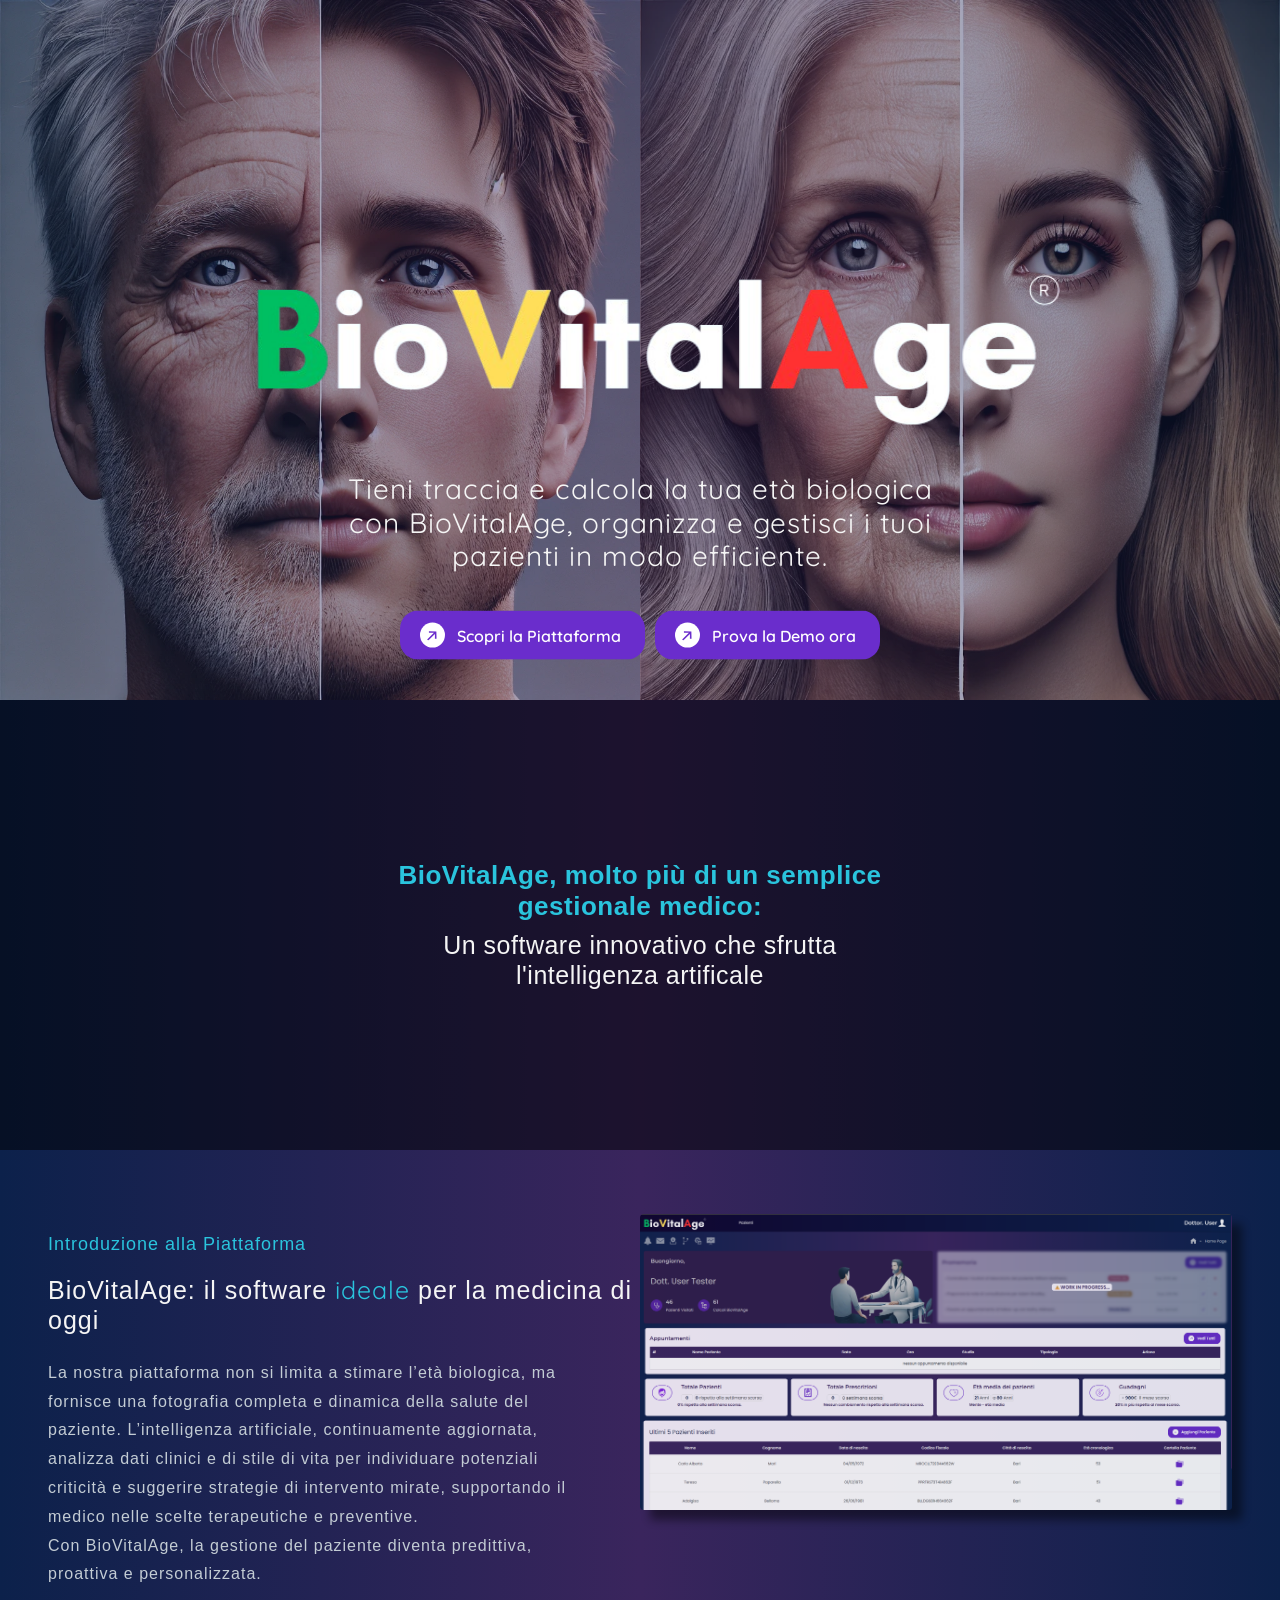
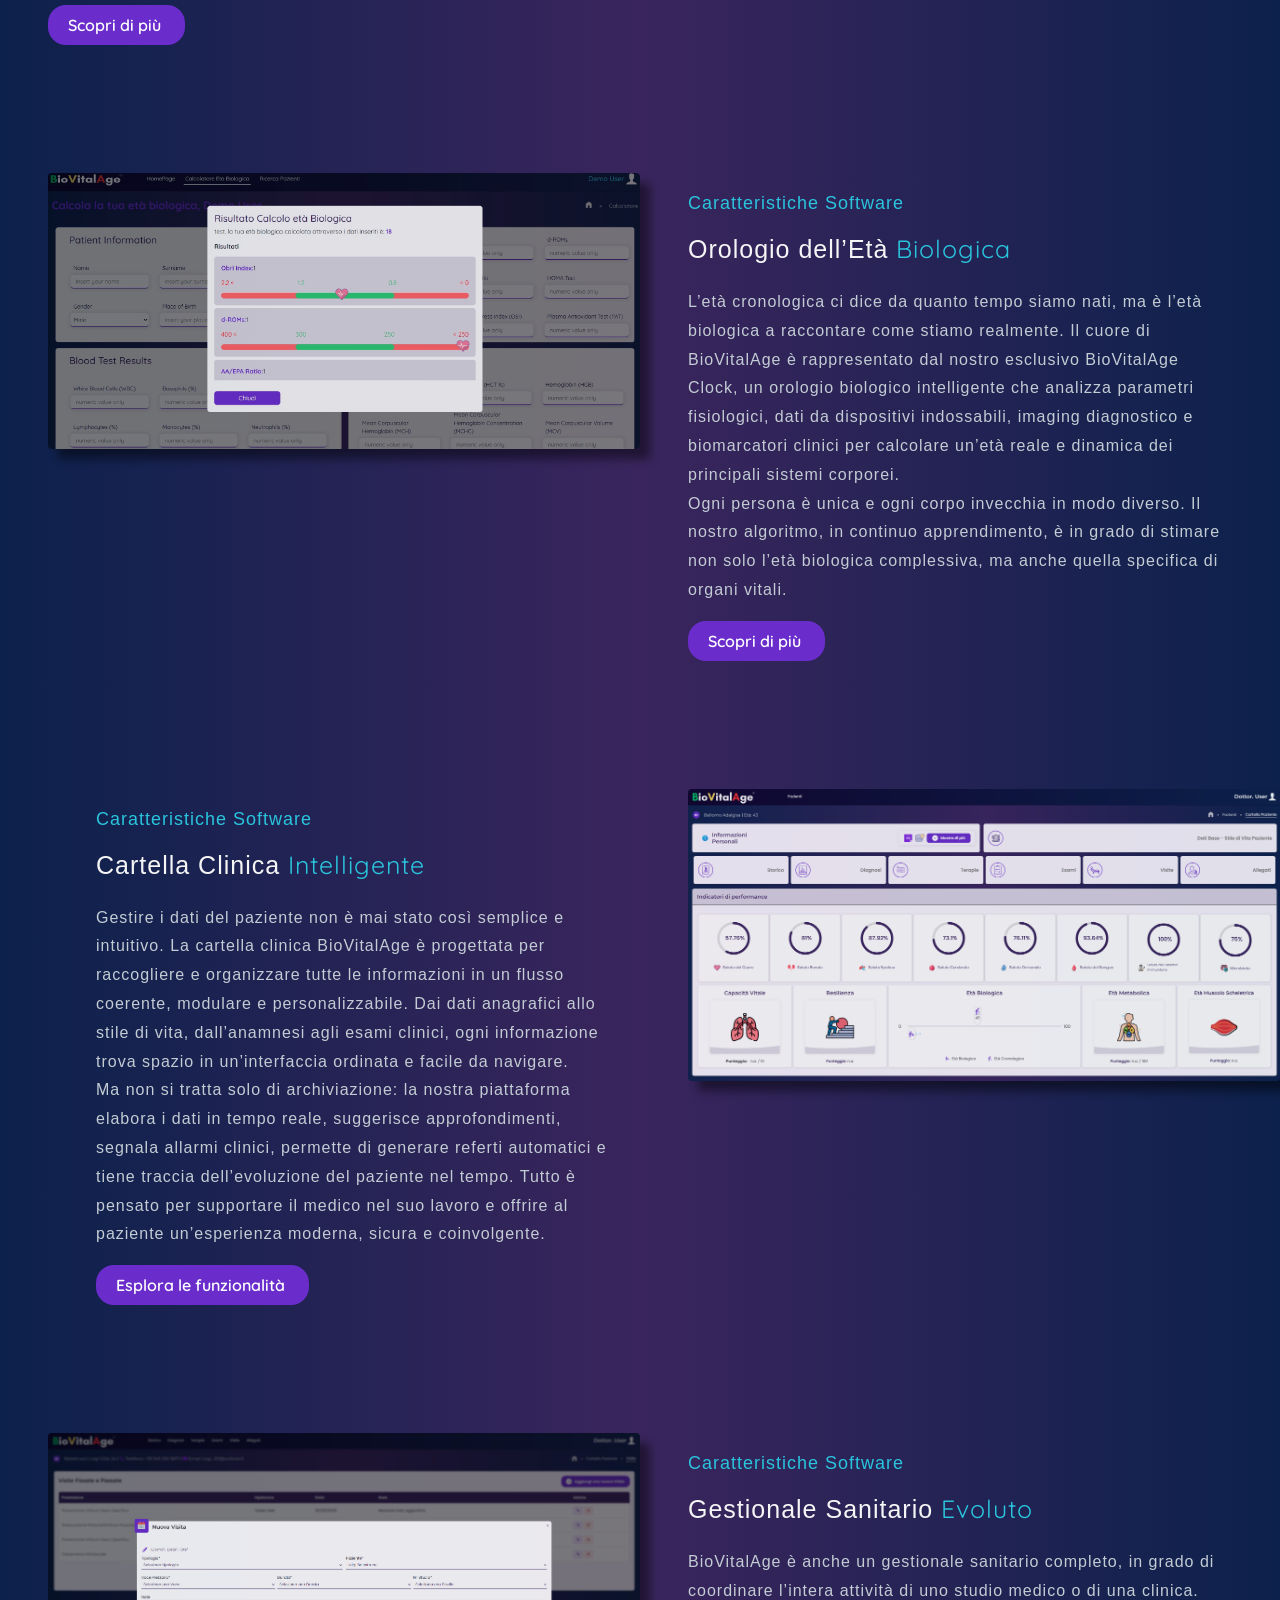
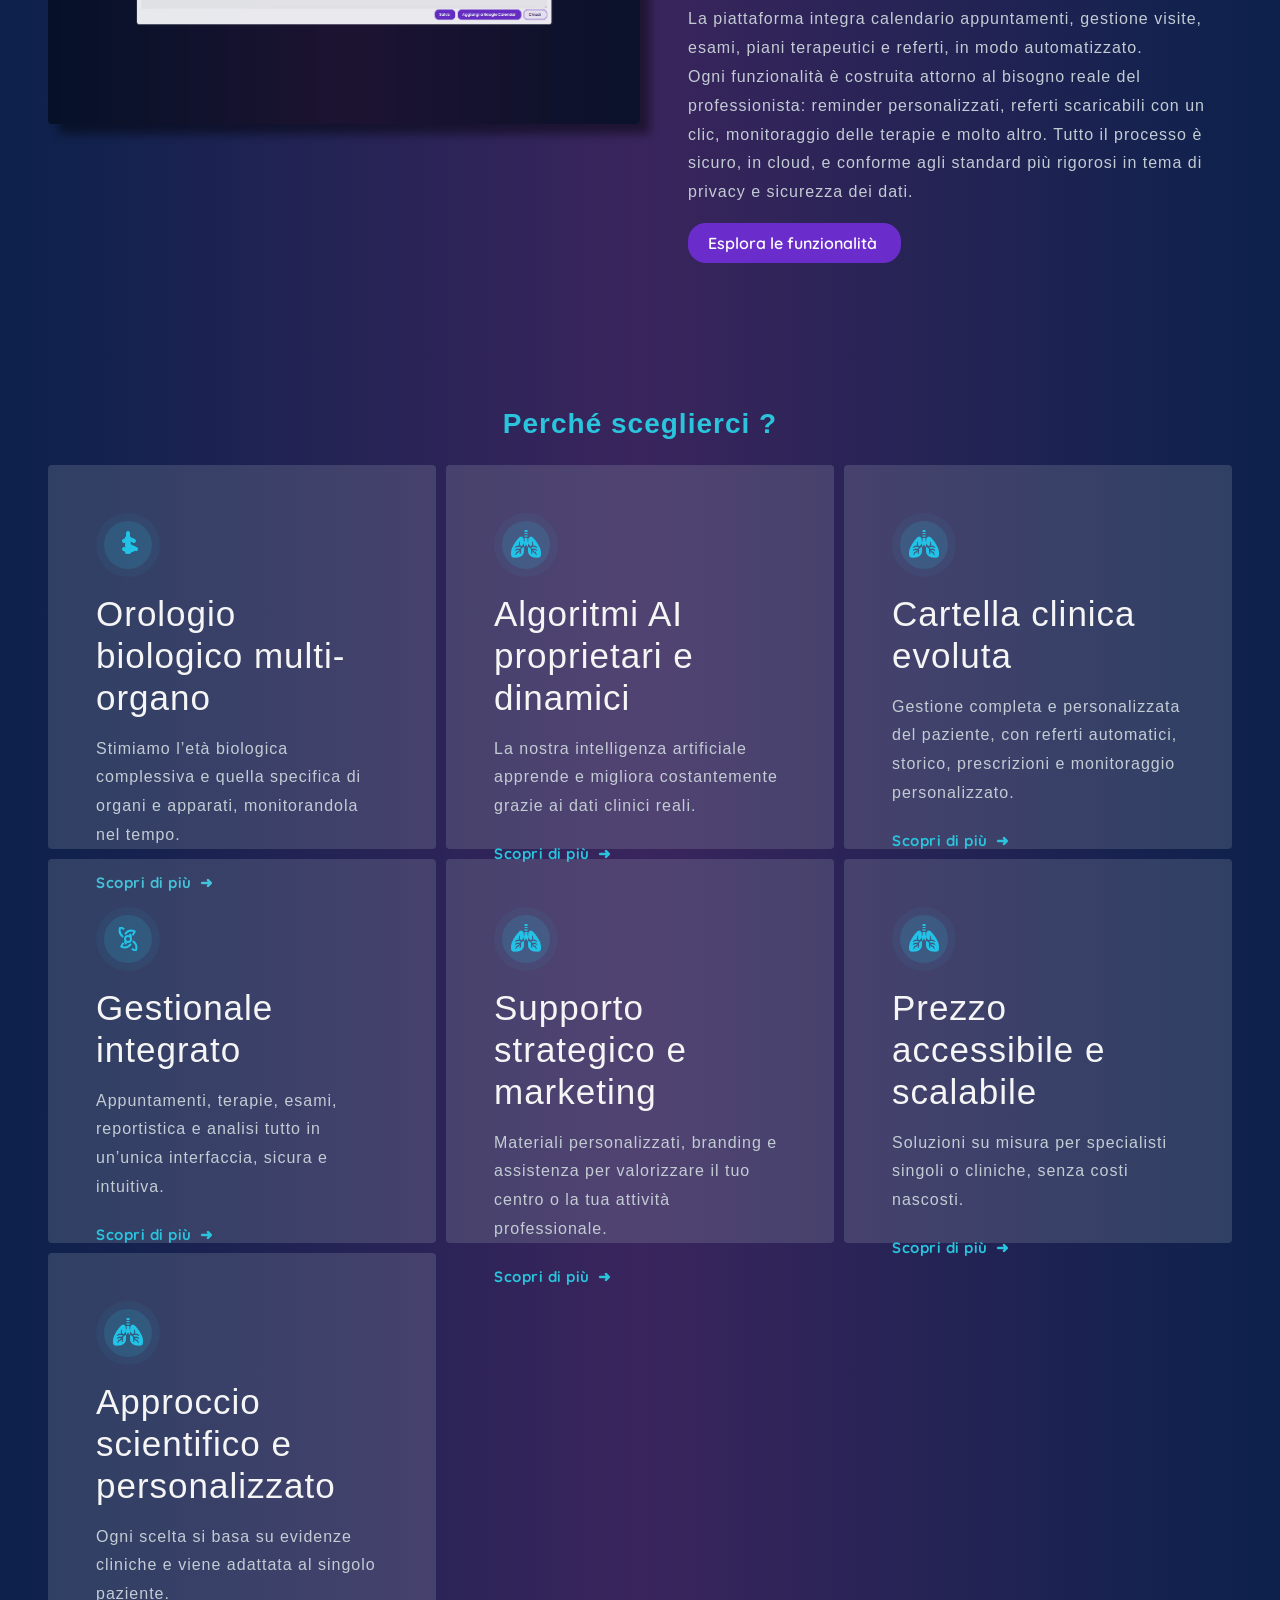
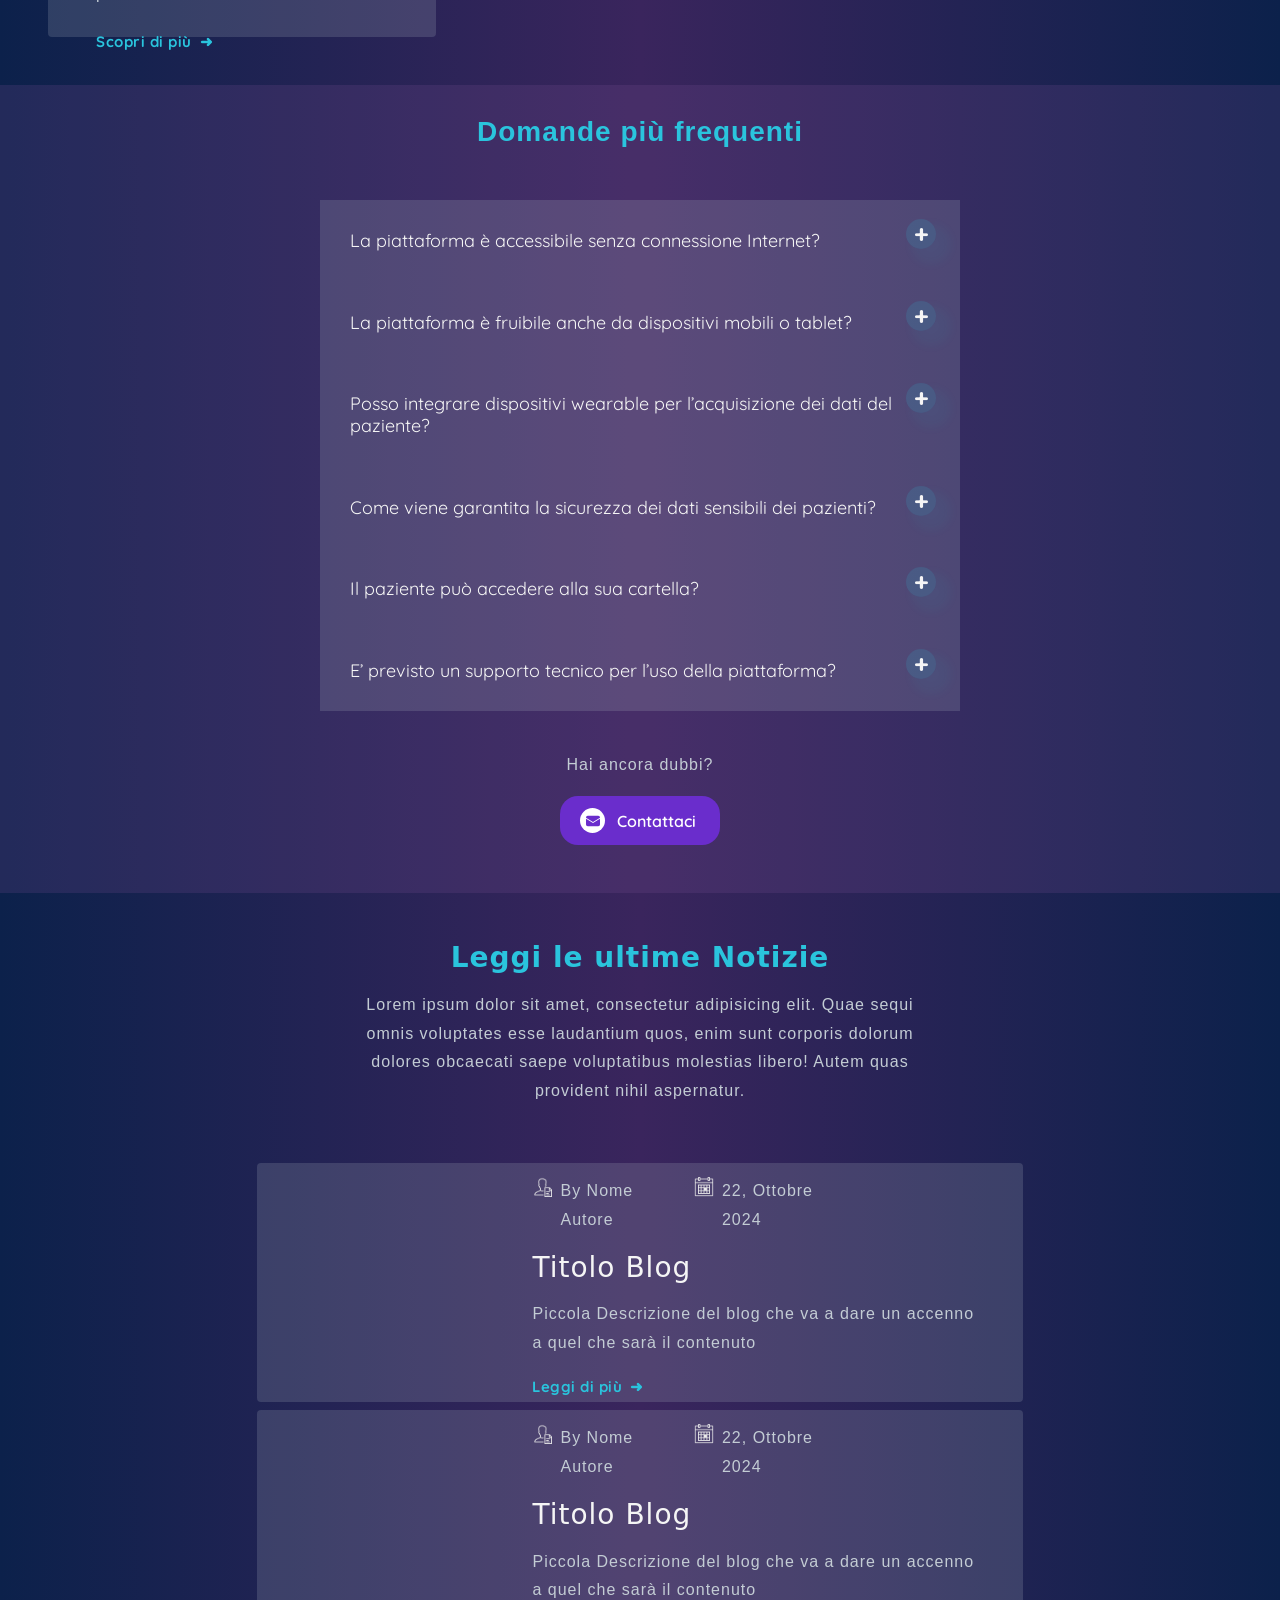
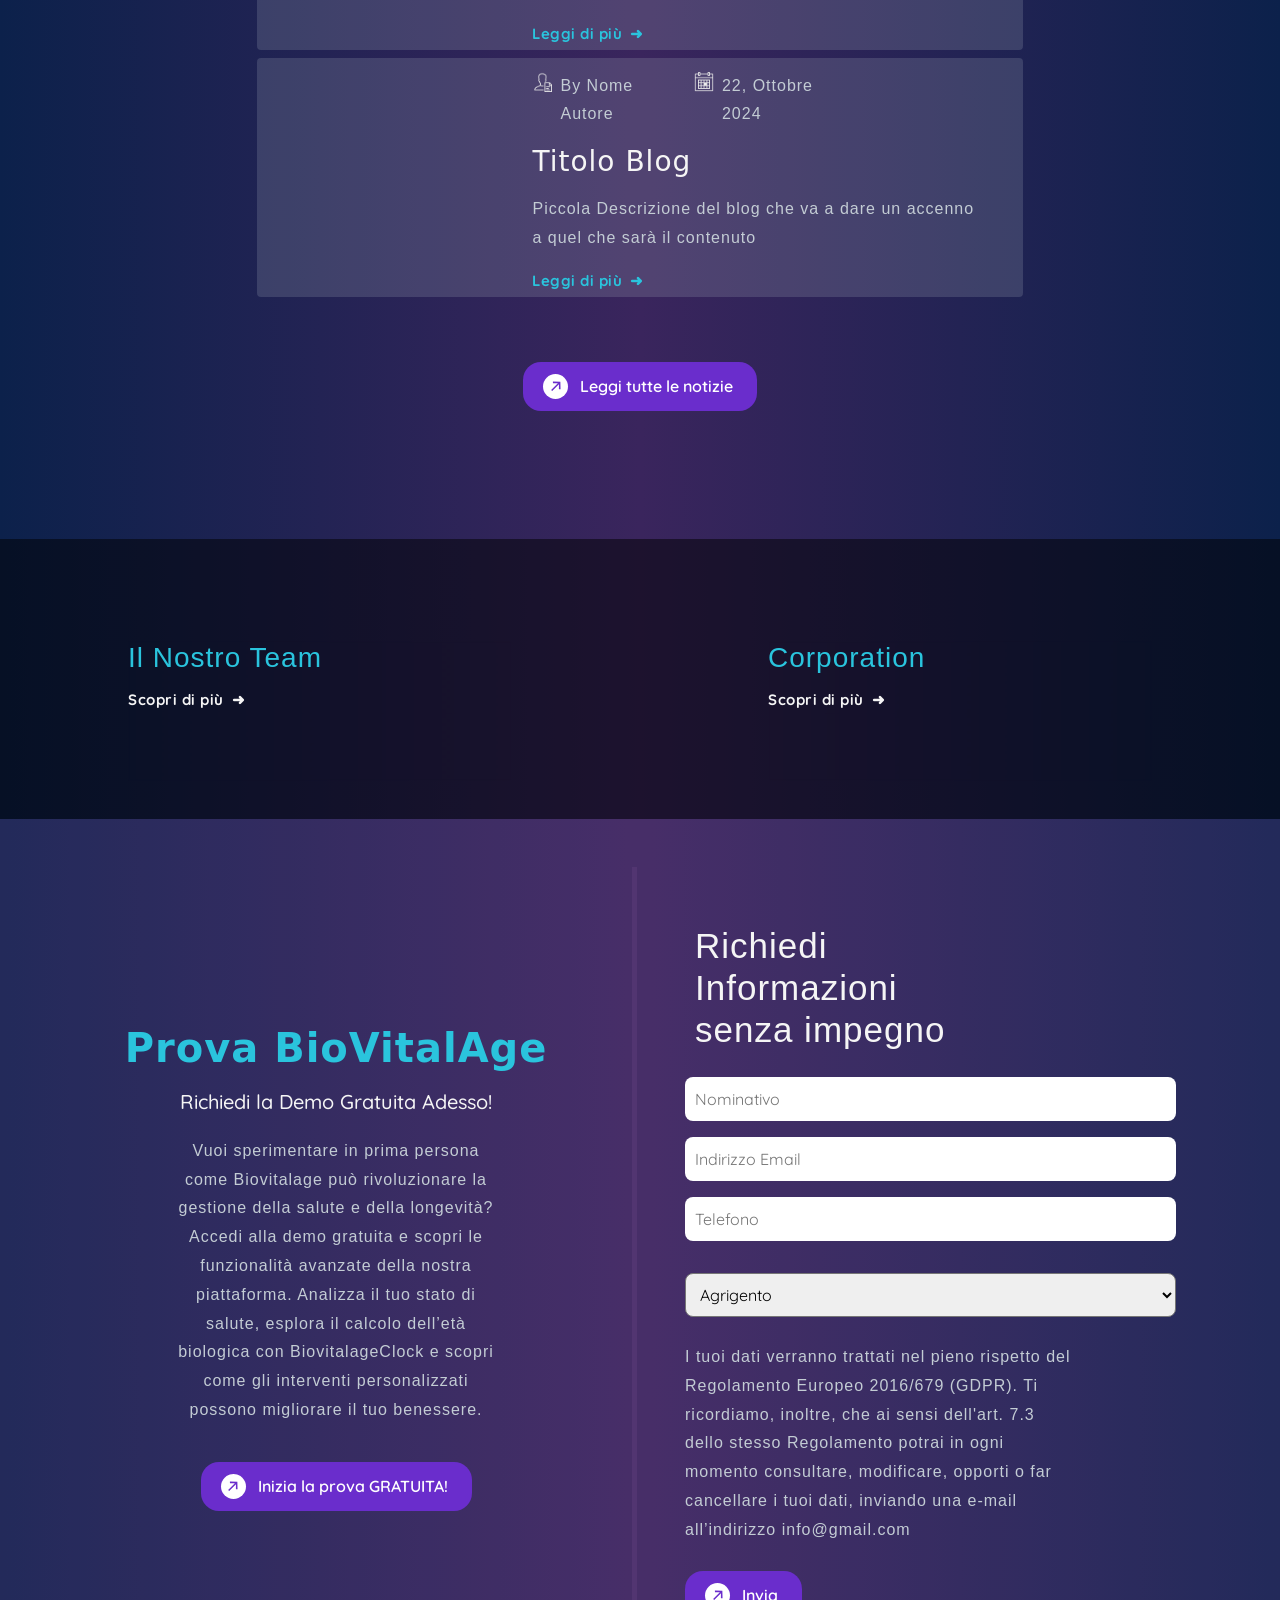
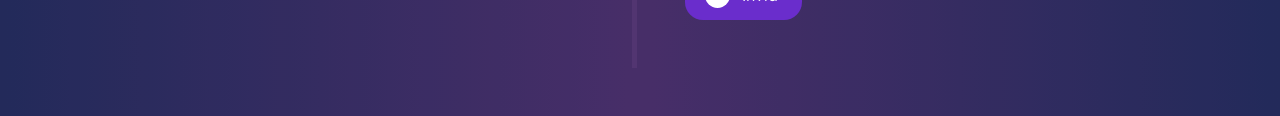
==== commit a09568f4: "Bug/fix HomePage" ====
--- a/index.html
+++ b/index.html
@@ -253,7 +253,14 @@
                 <div class="grid-container p-3 p-md-5">
                     <div class="img-container-grid">
                         <div class="img-container-circle">
-                            <img src="includes/images/icone/polmoni.png" alt="">
+                            <svg xmlns="http://www.w3.org/2000/svg" width="64" height="64" viewBox="0 0 24 24" fill="none" stroke="#22C3E6" stroke-width="2" stroke-linecap="round" stroke-linejoin="round">
+                                <title>Icona Orologio Biologico</title>
+                                <polyline points="12 6 12 12 16 14"></polyline>
+                                <path d="M10 10c1.5-1 3.5-1 5 0"></path>
+                                <path d="M10 14c1.5 1 3.5 1 5 0"></path>
+                                <path d="M12.5 8.5s-1 1.5-1 3.5s1 3.5 1 3.5"></path>
+                                <path d="M11.5 15.5s1-1.5 1-3.5s-1-3.5-1-3.5"></path>
+                            </svg>
                         </div>
                     </div>
                     <h3>Orologio biologico multi-organo</h3>
@@ -292,7 +299,16 @@
                 <div class="grid-container p-3 p-md-5">
                     <div class="img-container-grid">
                         <div class="img-container-circle">
-                            <img src="includes/images/icone/polmoni.png" alt="">
+                            <svg xmlns="http://www.w3.org/2000/svg" width="24" height="24" viewBox="0 0 24 24" fill="none" stroke="#22C3E6" stroke-width="2" stroke-linecap="round" stroke-linejoin="round">
+                                <title>Icona Gestionale Integrato</title>
+                                <path d="M9.4 6.6a8 8 0 0 1 9.4-2.2l-1.8 3.1"/>
+                                <path d="M14.6 17.4a8 8 0 0 1-9.4 2.2l1.8-3.1"/>
+                                <path d="M6.6 9.4a8 8 0 0 1-2.2-9.4l3.1 1.8"/>
+                                <path d="M17.4 14.6a8 8 0 0 1 2.2 9.4l-3.1-1.8"/>
+                                <circle cx="12" cy="12" r="3"/>
+                                <path d="m15 9-.9-1.5"/>
+                                <path d="m9 15 .9 1.5"/>
+                            </svg>
                         </div>
                     </div>
                     <h3>Gestionale integrato</h3>
--- a/style.css
+++ b/style.css
@@ -73,7 +73,7 @@
 video{
     width: 100%;
     height: auto;
-    opacity: 0.6;
+    opacity: 0.2;
 }
 .backdrop{
     background-color: rgba(0,0,0,0.5);
@@ -187,6 +187,7 @@
     background-color: rgba(176, 184, 193, 0.2);
     width: 100%;
     border-radius: 4px;
+    height: 24rem;
 }
 .grid-container:hover{
     background-color: var(--neutral-bg-color-contrast);
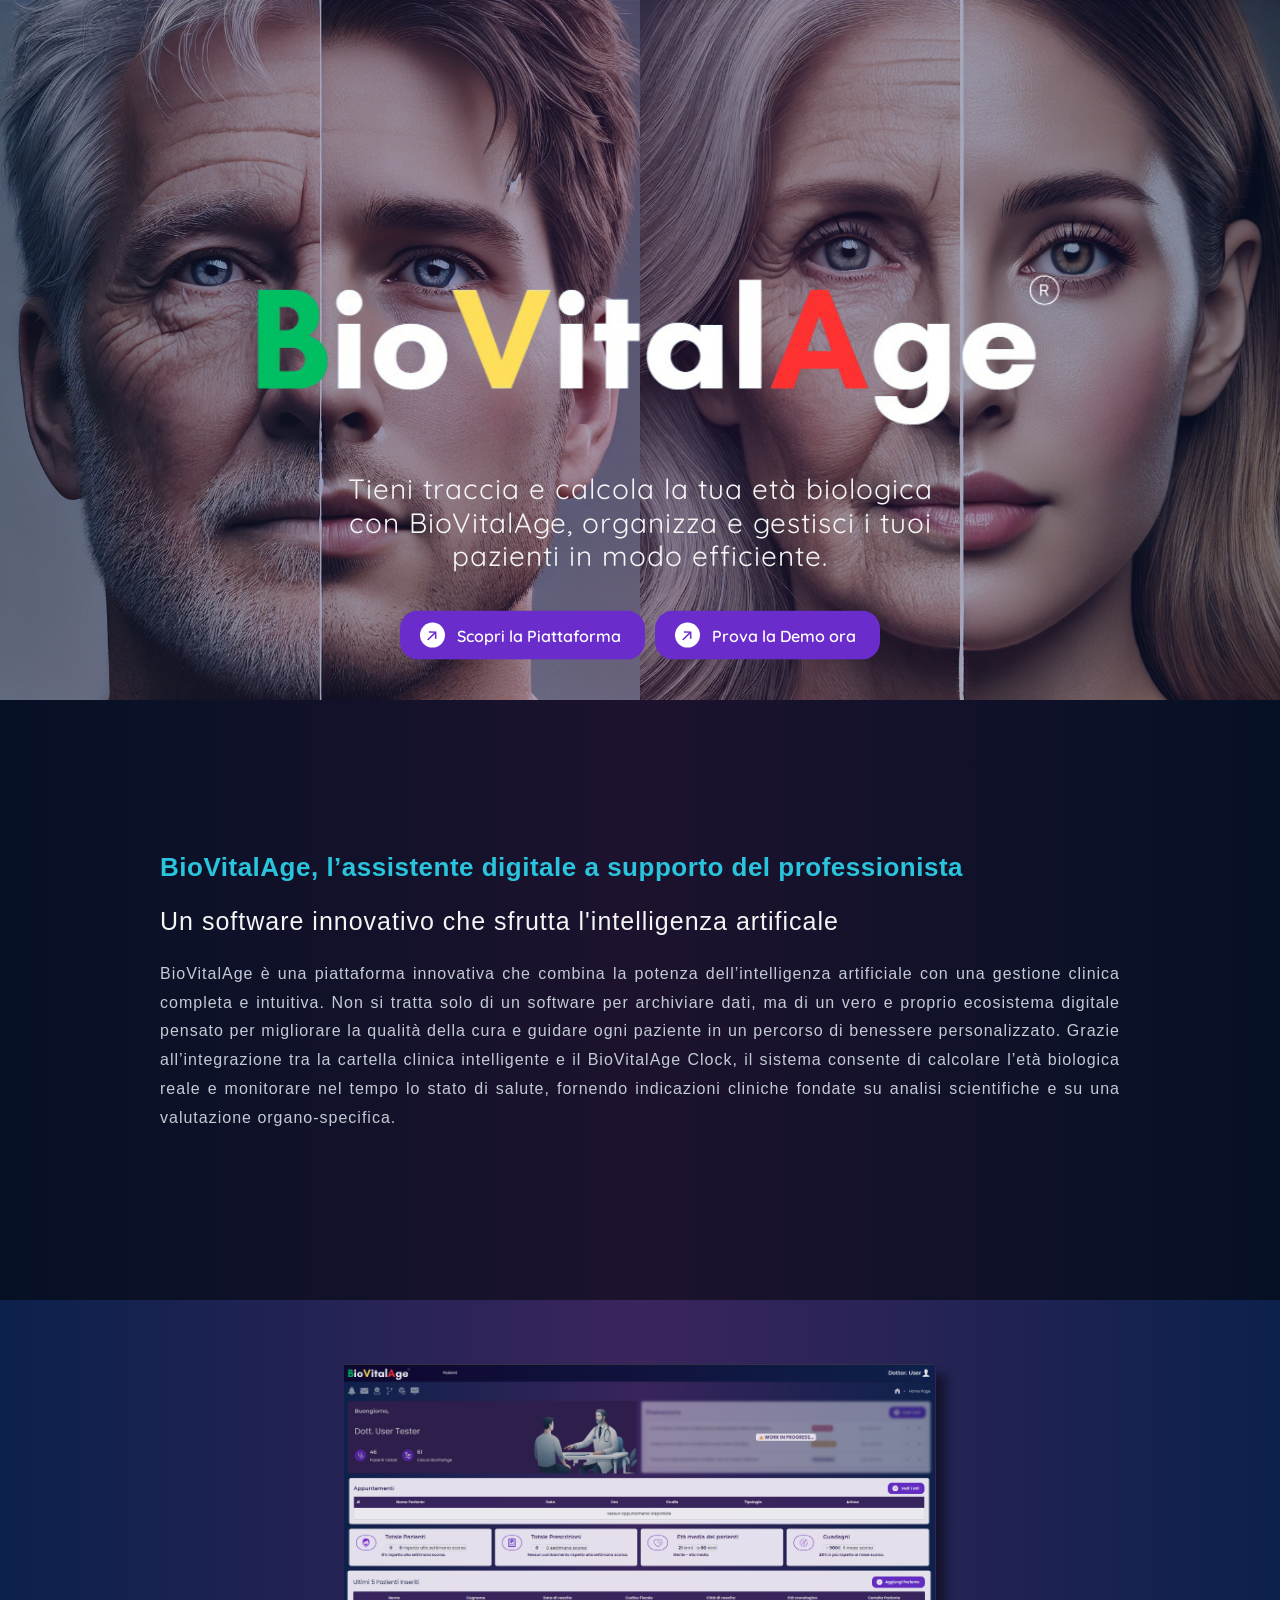
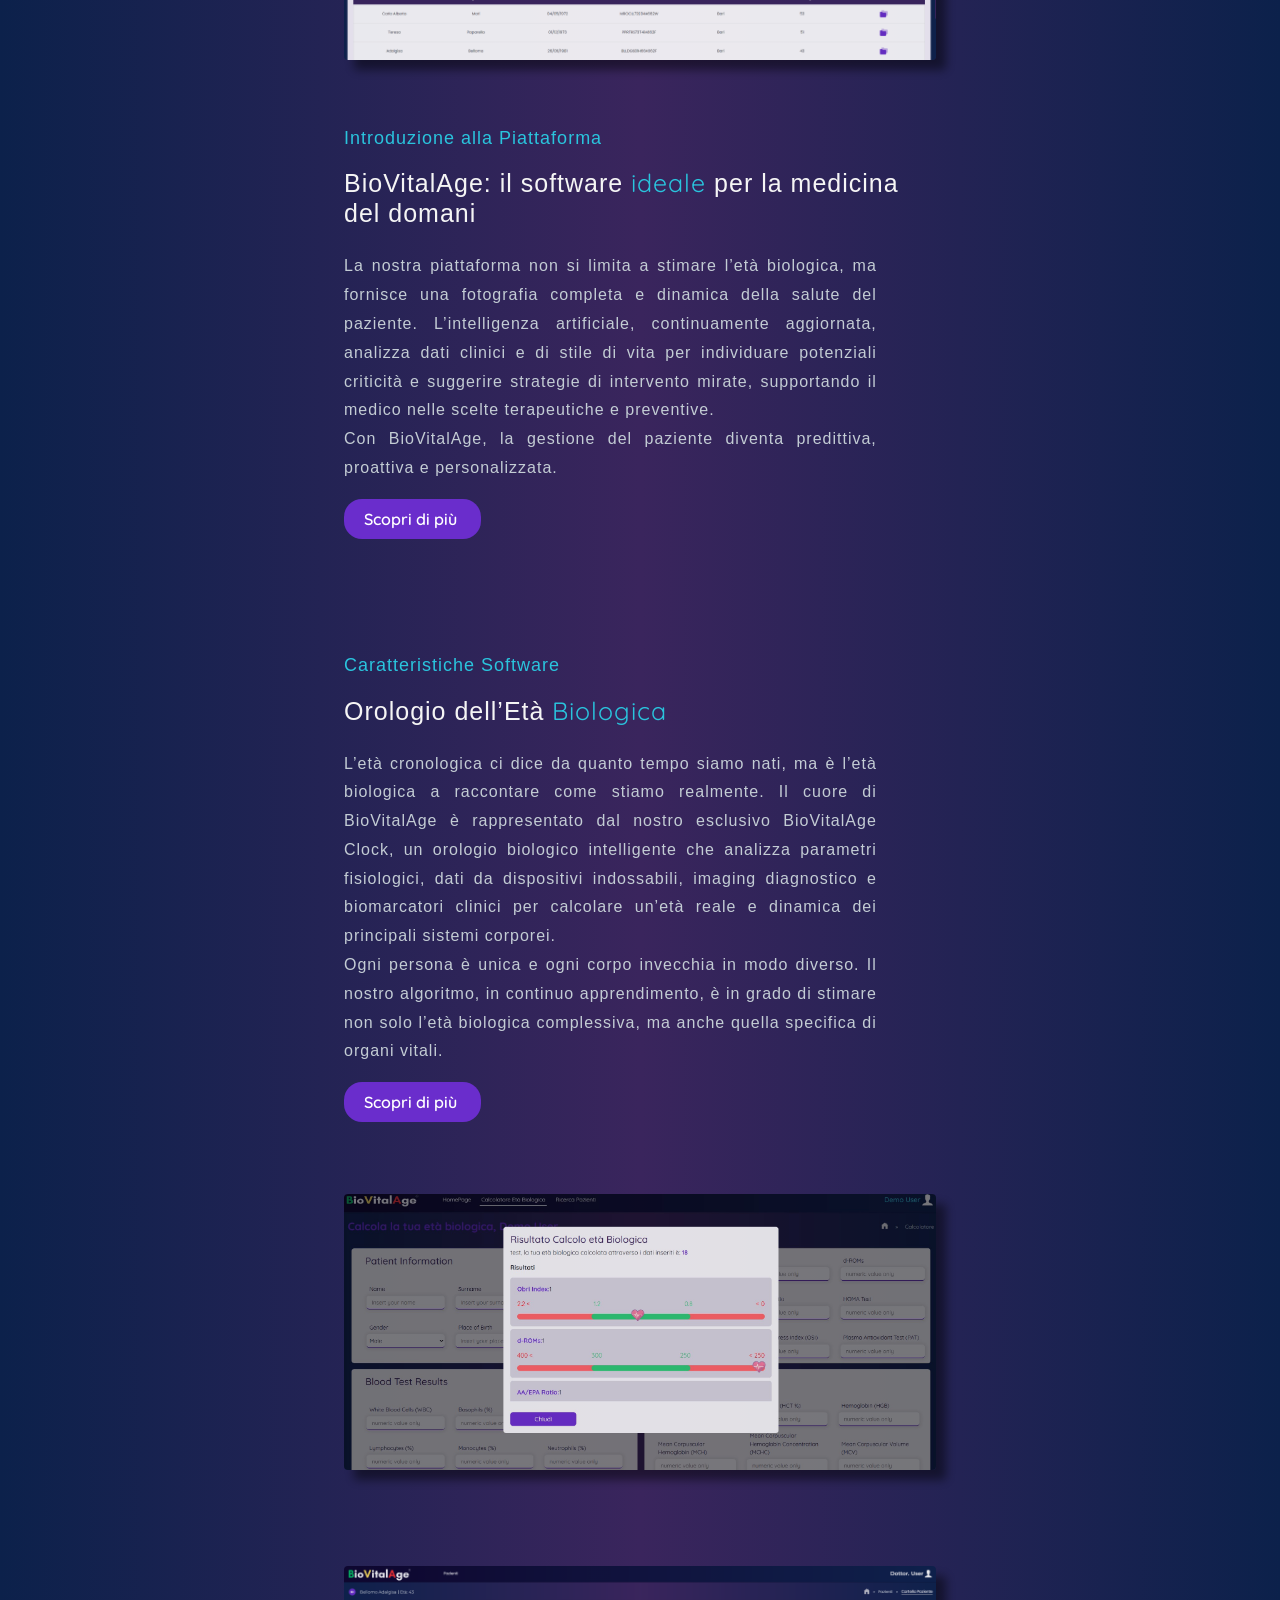
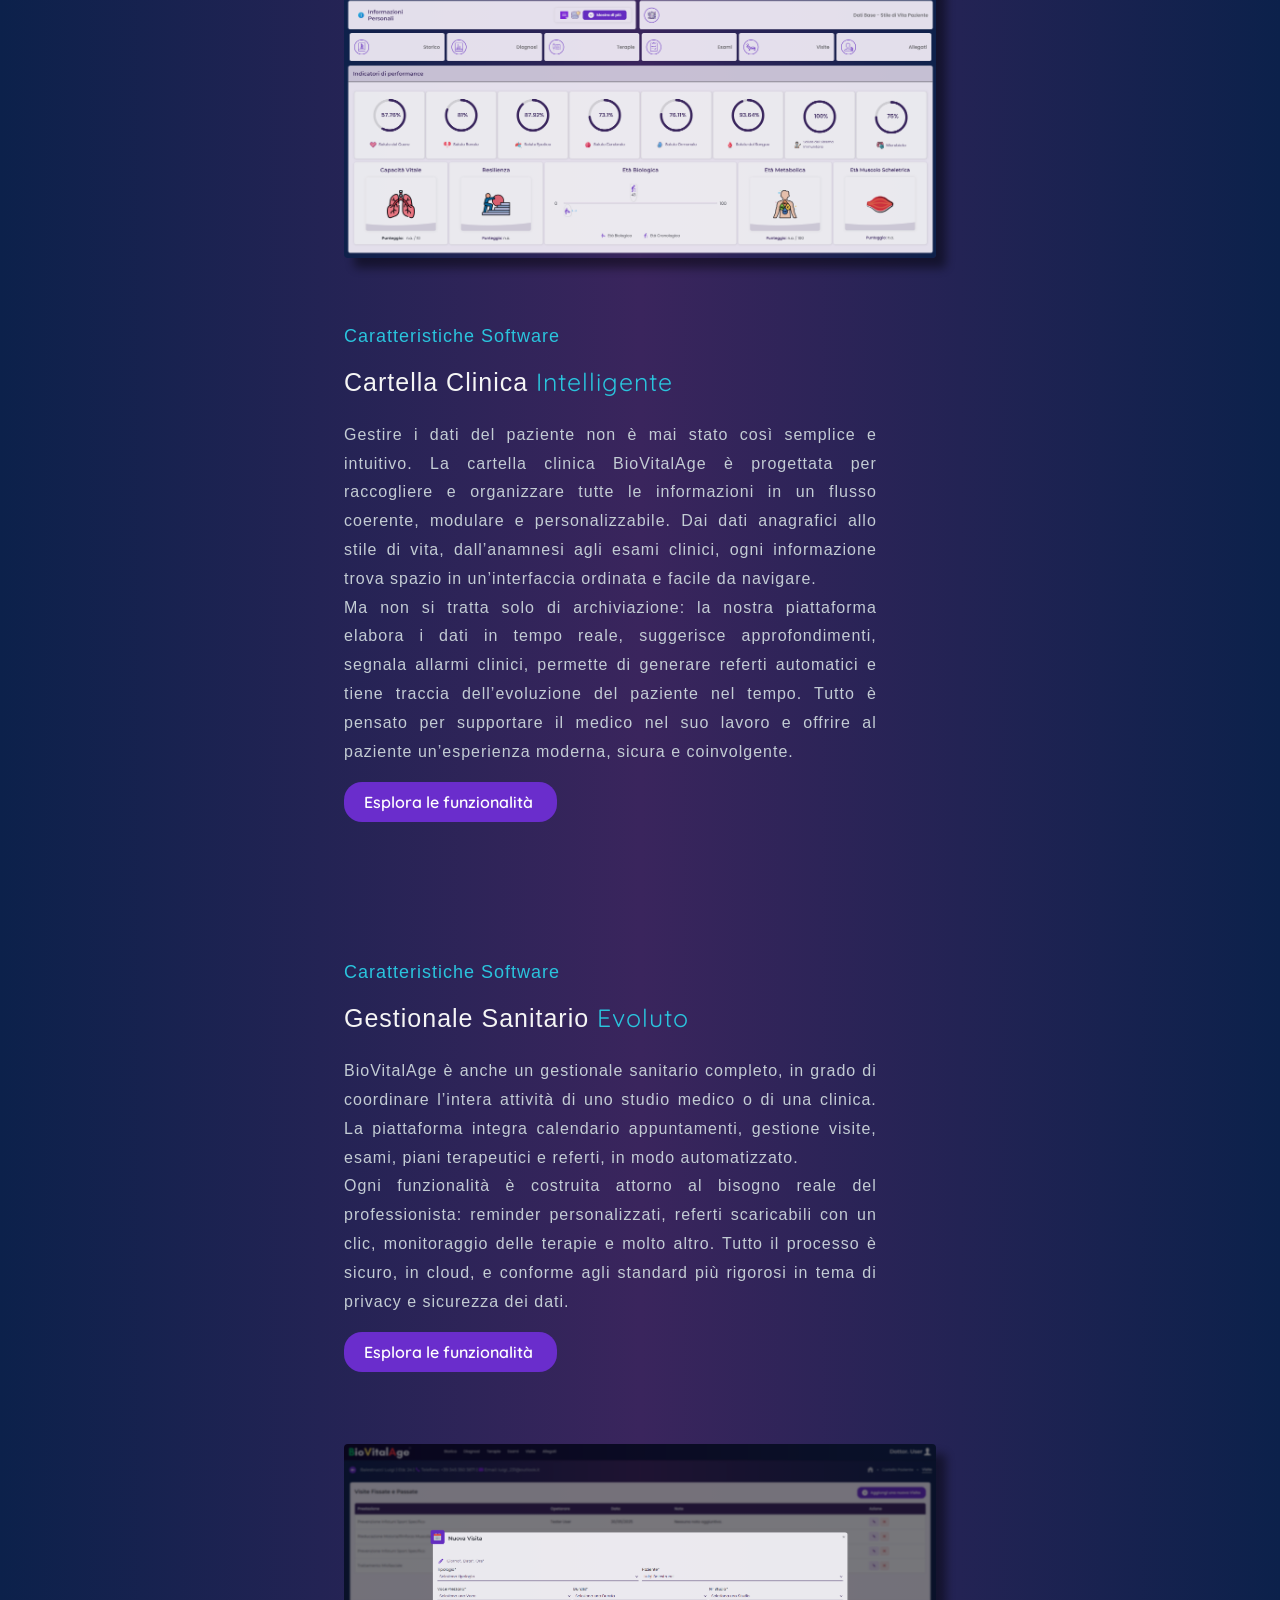
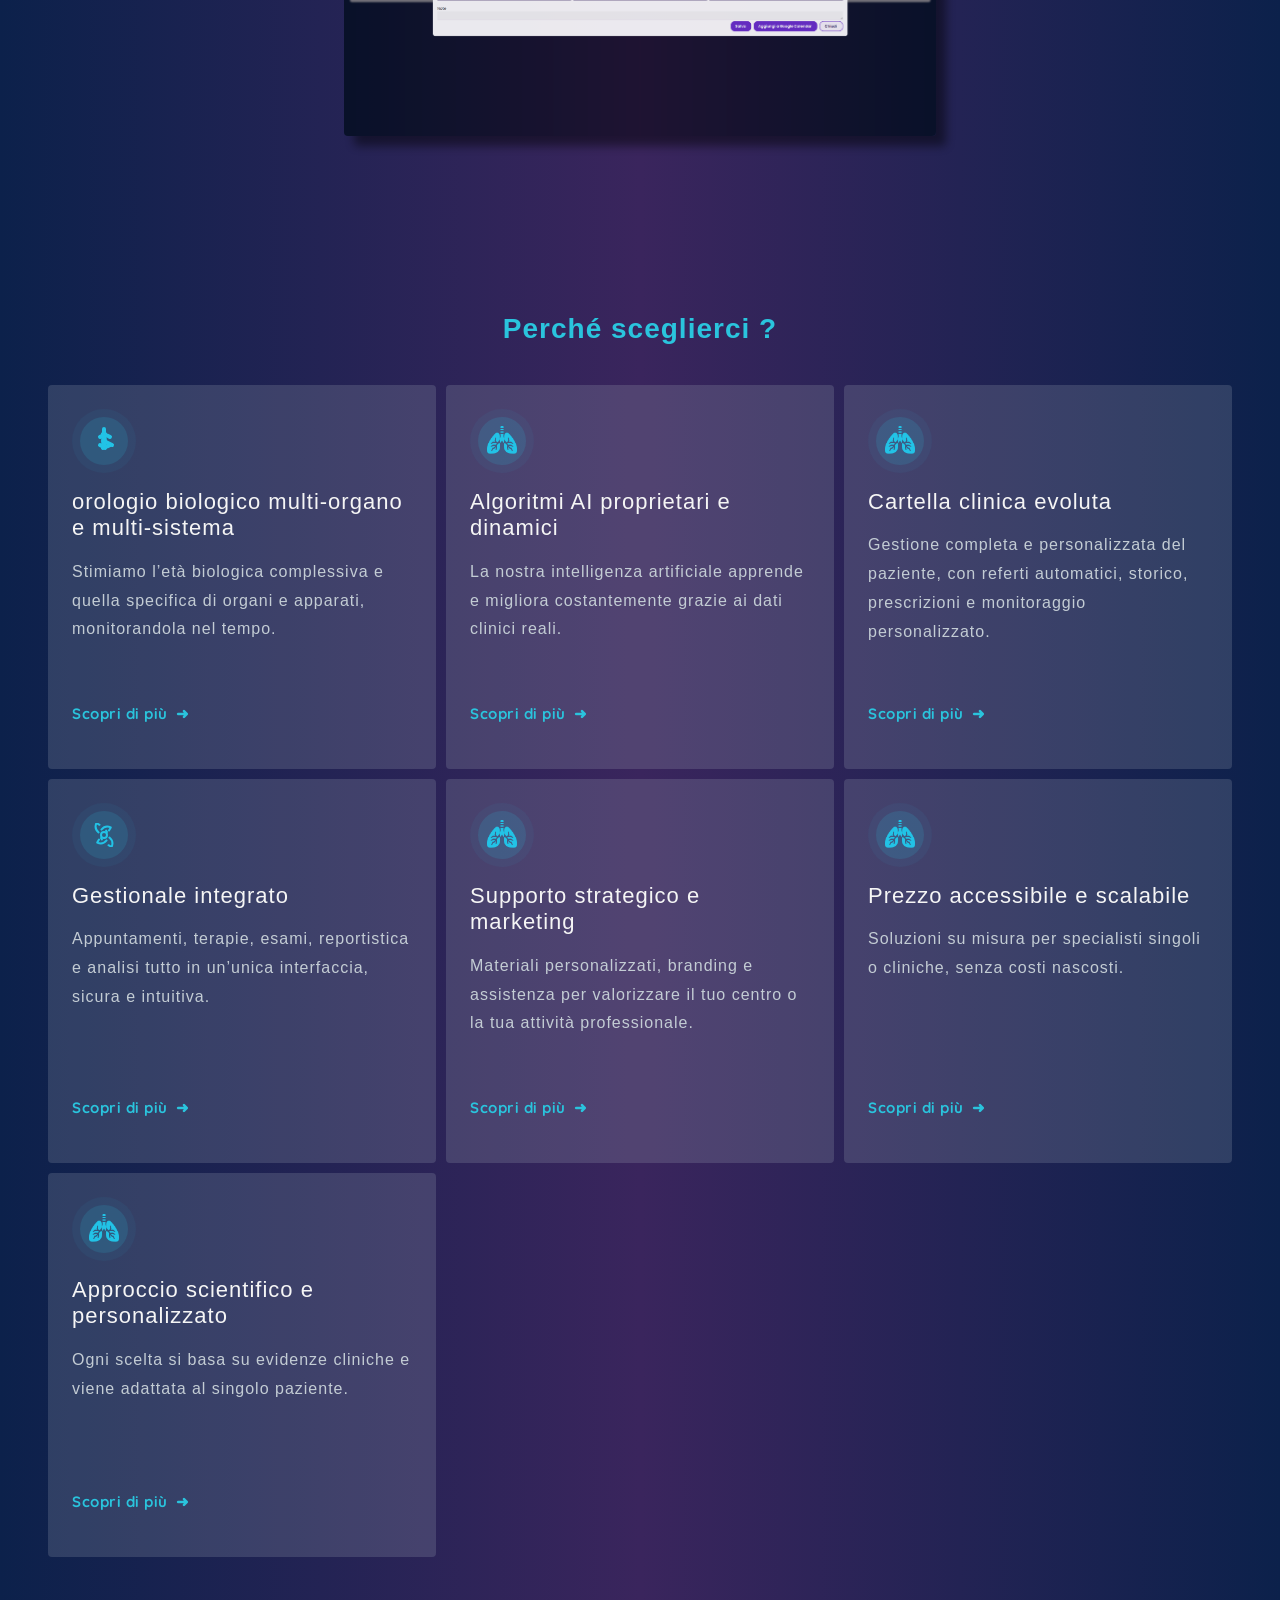
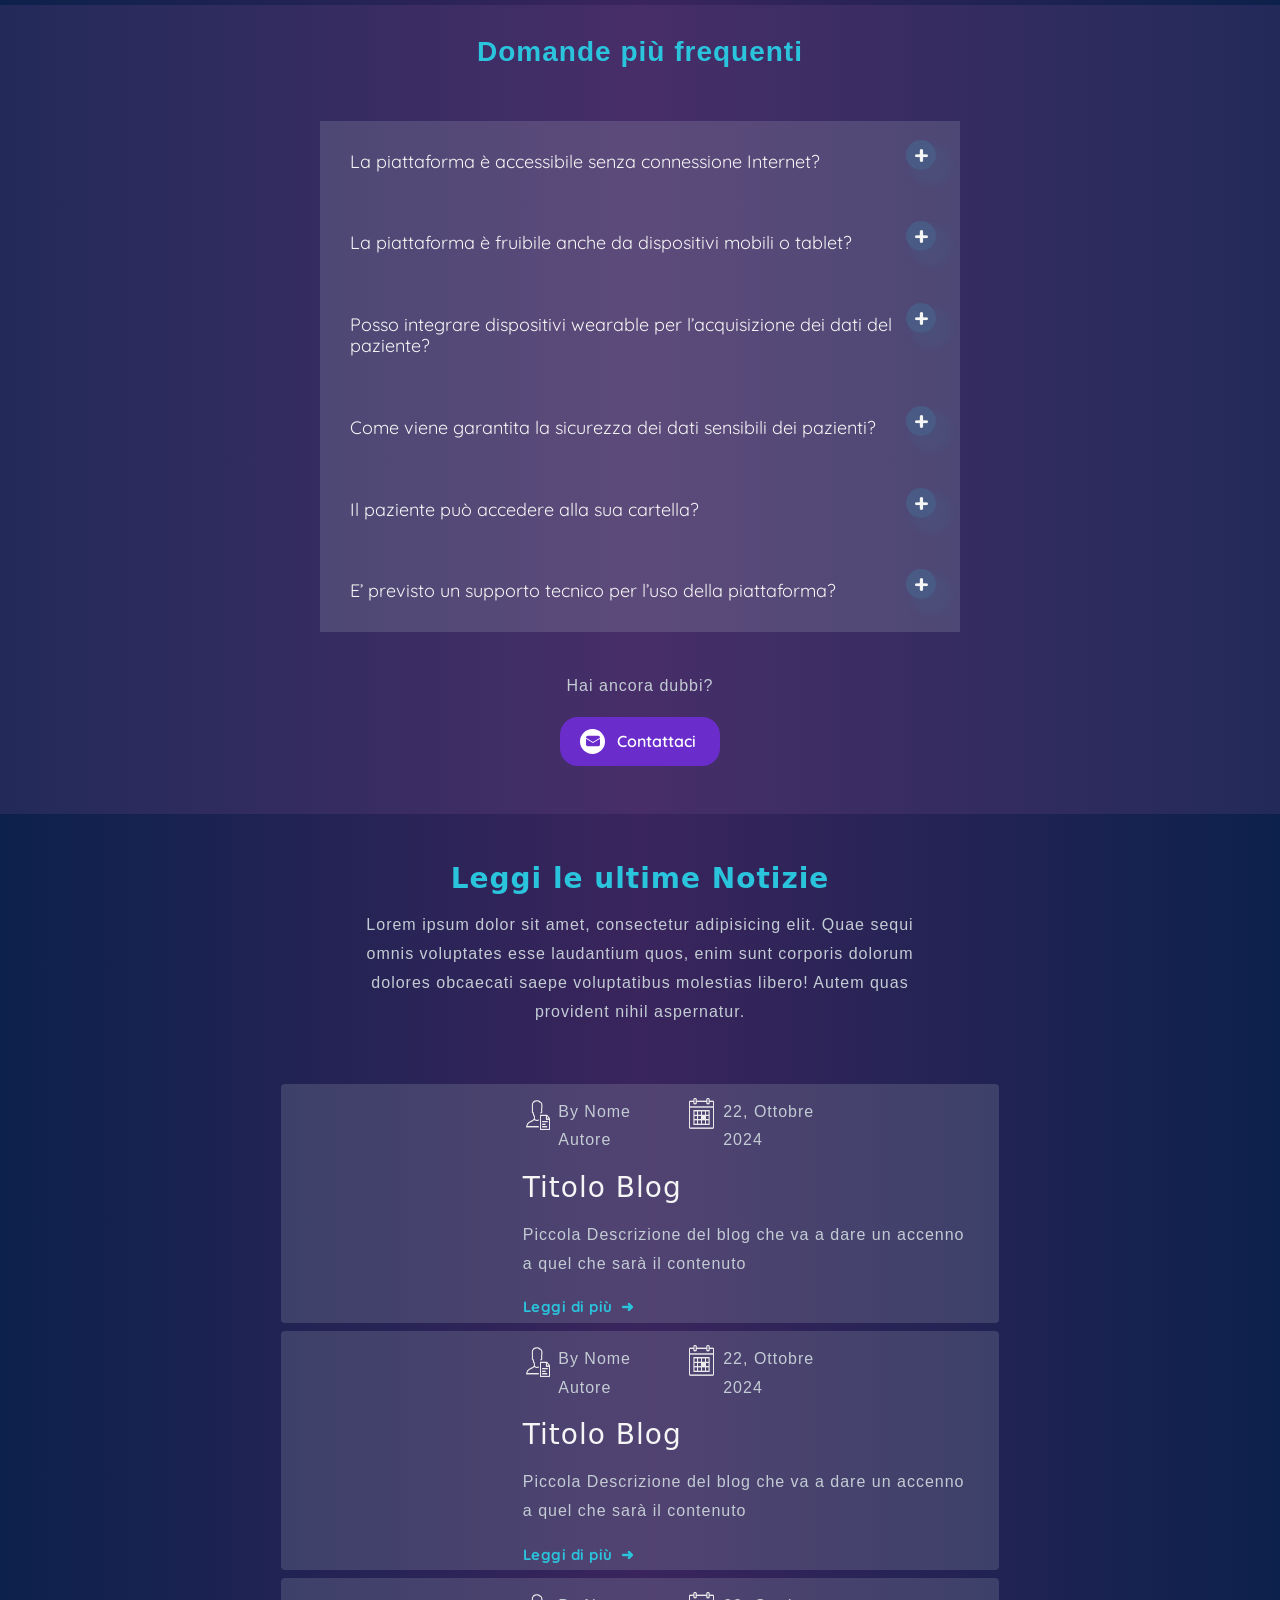
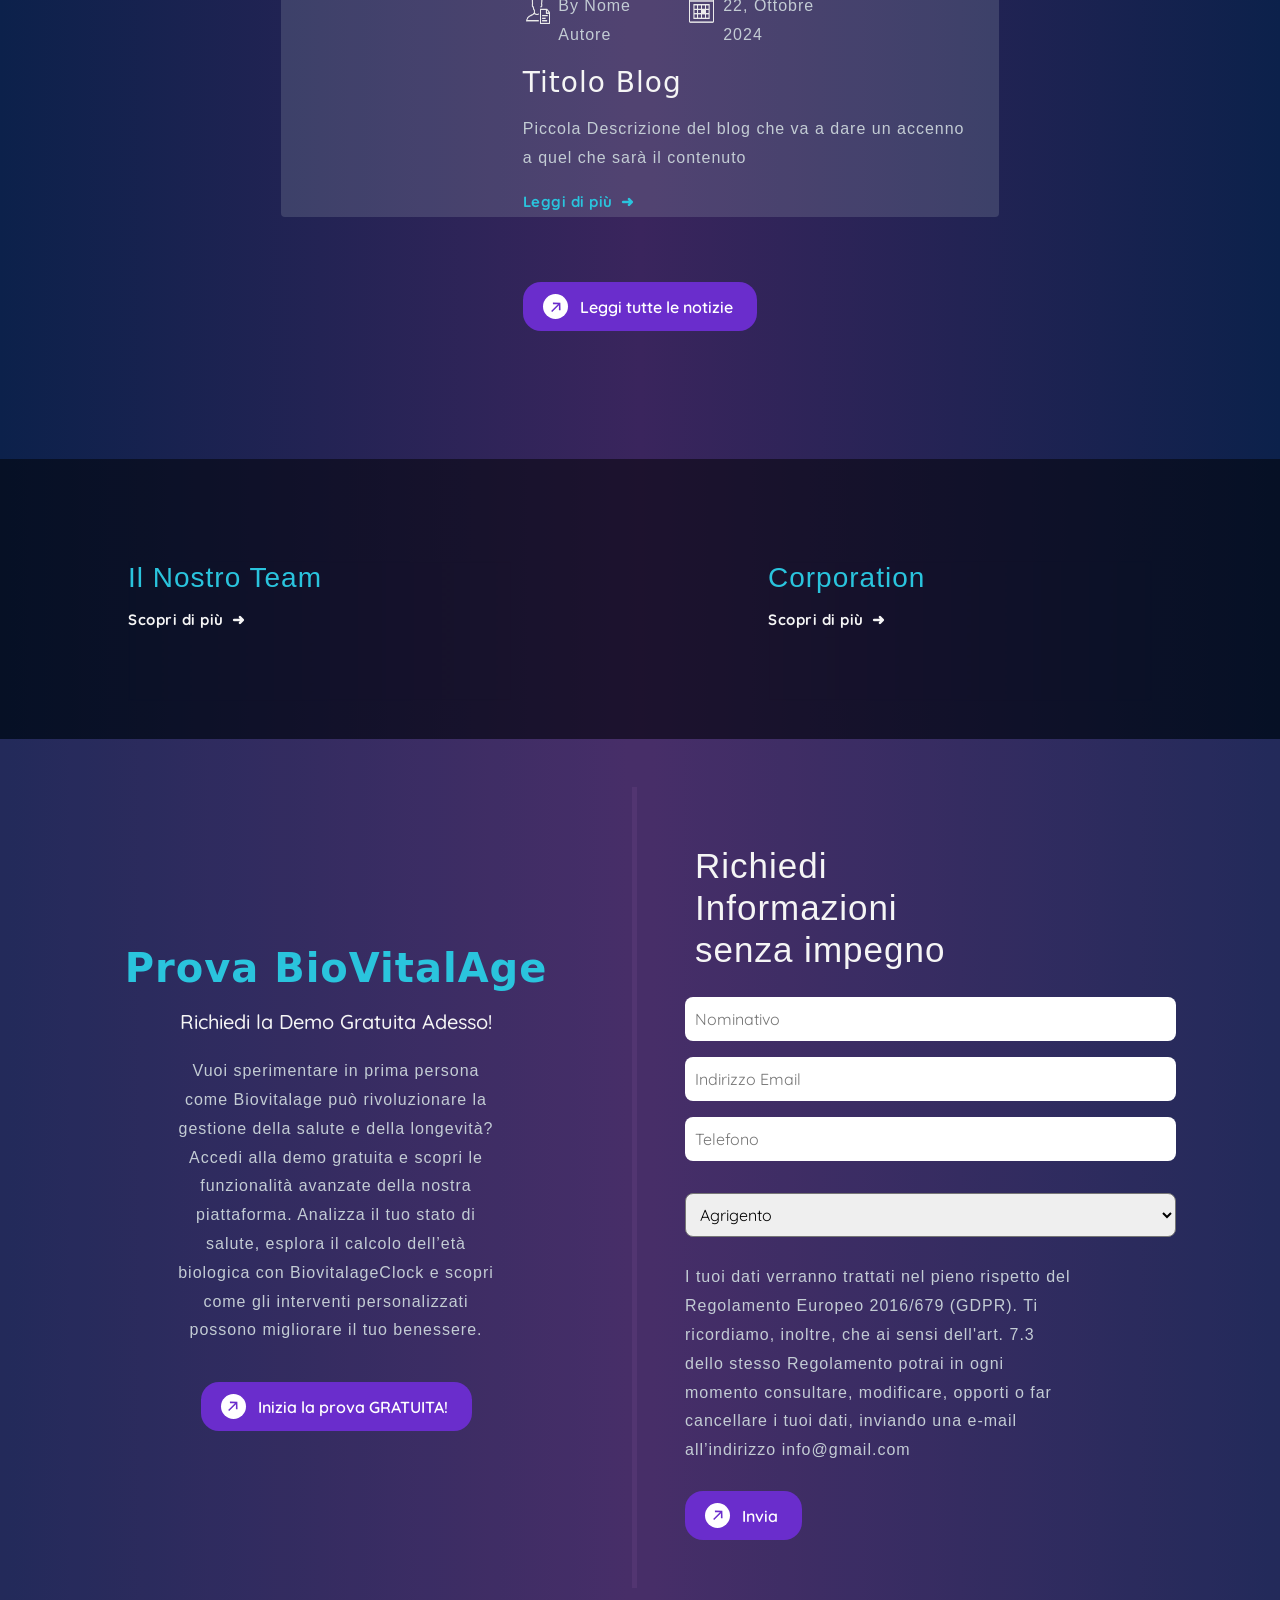
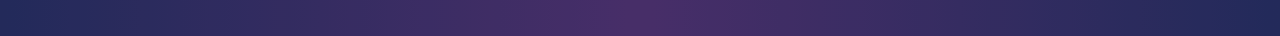
==== commit d5a6e6b7: "Fix mediaquery & change text" ====
--- a/index.html
+++ b/index.html
@@ -111,28 +111,30 @@
         <div class="contenitore-video">
             <div class="backdrop d-flex justify-content-center align-items-center">
 
-                <div class="col-md-5 d-flex flex-column align-items-center justify-content-center Home-content-Intro">
-
-                    <h3 class="col-md-12 m-4 p-2">
-                        BioVitalAge, molto più di un semplice gestionale medico:
-                        <span>Un software innovativo che sfrutta l'intelligenza artificale</span>
-                    </h3>
+                <div class="col-md-9 d-flex flex-column align-items-center justify-content-center Home-content-Intro">
+
+                    <div class="d-flex flex-column align-items-start gap-4">
+                        <h3 class="col-md-12 text-start">
+                            BioVitalAge, l’assistente digitale a supporto del professionista
+                        </h3>
+                        <p class="subtitle">Un software innovativo che sfrutta l'intelligenza artificale</p>
+                        <p class="col-md-12 text-justify">
+                            BioVitalAge è una piattaforma innovativa che combina la potenza dell’intelligenza artificiale con una gestione
+                            clinica completa e intuitiva. Non si tratta solo di un software per archiviare dati, ma di un vero e proprio
+                            ecosistema digitale pensato per migliorare la qualità della cura e guidare ogni paziente in un percorso di benessere
+                            personalizzato.
+                            Grazie all’integrazione tra la cartella clinica intelligente e il BioVitalAge Clock, il sistema consente di
+                            calcolare l’età biologica reale e monitorare nel tempo lo stato di salute, fornendo indicazioni cliniche fondate su
+                            analisi scientifiche e su una valutazione organo-specifica.
+                        </p>
+                    </div>
     
-                    <p class="col-md-12 p-4 text-justify">
-                        BioVitalAge è una piattaforma innovativa che combina la potenza dell’intelligenza artificiale con una gestione
-                        clinica completa e intuitiva. Non si tratta solo di un software per archiviare dati, ma di un vero e proprio
-                        ecosistema digitale pensato per migliorare la qualità della cura e guidare ogni paziente in un percorso di benessere
-                        personalizzato.
-                        Grazie all’integrazione tra la cartella clinica intelligente e il BioVitalAge Clock, il sistema consente di
-                        calcolare l’età biologica reale e monitorare nel tempo lo stato di salute, fornendo indicazioni cliniche fondate su
-                        analisi scientifiche e su una valutazione organo-specifica.
-                    </p>
                 
                 </div>
 
             </div>
             <video autoplay muted loop>
-                <source src="includes/images/video1.mp4" type="video/mp4">
+                <source src="includes/video/introTextVideo.mp4" type="video/mp4">
                 Il tuo browser non supporta i video HTML5.
             </video>
         </div>
@@ -144,7 +146,7 @@
                 <div class="col-12 col-md-12 col-lg-6 piattaforma-description">
                     <p class="marcatore">Introduzione alla Piattaforma</p>
 
-                    <h3>BioVitalAge: il software <span>ideale</span> per la medicina di oggi</h3>
+                    <h3>BioVitalAge: il software <span>ideale</span> per la medicina del domani</h3>
     
                     <p>
                         La nostra piattaforma non si limita a stimare l’età biologica, ma fornisce una fotografia completa e dinamica della
@@ -164,7 +166,7 @@
                 </div>
             </div>
 
-            <div class="col-md-12 col-lg-12 col-xl-12 col-xxl-10 d-flex Home-content-container-piattaforma-two">
+            <div class="col-md-12 col-lg-12 col-xl-12 col-xxl-10 d-flex Home-content-container-piattaforma">
             
                 <div class="col-md-12 col-lg-6 p-0 piattaforma-img translate-img">
                     <img src="includes/images/platform3.jpg" alt="">
@@ -192,7 +194,7 @@
                 </div>
             </div>
 
-            <div class="col-md-12 col-lg-12 col-xl-12 col-xxl-10 d-flex Home-content-container-piattaforma-two">
+            <div class="col-md-12 col-lg-12 col-xl-12 col-xxl-10 d-flex Home-content-container-piattaforma">
                 <div class="col-md-12 col-lg-6 p-0 piattaforma-description funzionalità">
                     <p class="marcatore">Caratteristiche Software</p>
             
@@ -219,7 +221,7 @@
                 </div>
             </div>
 
-            <div class="col-md-12 col-lg-12 col-xl-12 col-xxl-10 d-flex Home-content-container-piattaforma-two">
+            <div class="col-md-12 col-lg-12 col-xl-12 col-xxl-10 d-flex Home-content-container-piattaforma">
             
                 <div class="col-md-12 col-lg-6 p-0 piattaforma-img translate-img">
                     <img src="includes/images/VisitsSection.png" alt="">
@@ -245,116 +247,144 @@
                 </div>
             </div>
 
-            <div class="col-12 col-md-12 col-lg-10 p-lg-5 d-flex flex-column align-items-center justify-content-center Home-Content-container-scleta">
+            <div class="col-12 col-md-12 col-lg-10 d-flex flex-column align-items-center justify-content-center Home-Content-container-scleta">
                 <h3>Perché sceglierci ? </h3>
             </div>
 
-            <div class="col-12 col-md-12 col-lg-12 col-xxl-10 p-xxl-5  Home-Content-container-vantaggi">
-                <div class="grid-container p-3 p-md-5">
-                    <div class="img-container-grid">
-                        <div class="img-container-circle">
-                            <svg xmlns="http://www.w3.org/2000/svg" width="64" height="64" viewBox="0 0 24 24" fill="none" stroke="#22C3E6" stroke-width="2" stroke-linecap="round" stroke-linejoin="round">
-                                <title>Icona Orologio Biologico</title>
-                                <polyline points="12 6 12 12 16 14"></polyline>
-                                <path d="M10 10c1.5-1 3.5-1 5 0"></path>
-                                <path d="M10 14c1.5 1 3.5 1 5 0"></path>
-                                <path d="M12.5 8.5s-1 1.5-1 3.5s1 3.5 1 3.5"></path>
-                                <path d="M11.5 15.5s1-1.5 1-3.5s-1-3.5-1-3.5"></path>
-                            </svg>
-                        </div>
-                    </div>
-                    <h3>Orologio biologico multi-organo</h3>
-                    <p>
-                        Stimiamo l’età biologica complessiva e quella specifica di organi e apparati, monitorandola nel tempo. 
-                    </p>
-                    <button class="arrow-button">Scopri di più</button>
+            <div class="col-12 col-md-12 col-lg-12 p-xxl-5 flex-wrap Home-Content-container-vantaggi">
+                <div class="grid-container position-relative">
+                    <div class="p-4">
+                        <div class="img-container-grid">
+                            <div class="img-container-circle">
+                                <svg xmlns="http://www.w3.org/2000/svg" width="64" height="64" viewBox="0 0 24 24" fill="none" stroke="#22C3E6" stroke-width="2" stroke-linecap="round" stroke-linejoin="round">
+                                    <title>Icona Orologio Biologico</title>
+                                    <polyline points="12 6 12 12 16 14"></polyline>
+                                    <path d="M10 10c1.5-1 3.5-1 5 0"></path>
+                                    <path d="M10 14c1.5 1 3.5 1 5 0"></path>
+                                    <path d="M12.5 8.5s-1 1.5-1 3.5s1 3.5 1 3.5"></path>
+                                    <path d="M11.5 15.5s1-1.5 1-3.5s-1-3.5-1-3.5"></path>
+                                </svg>
+                            </div>
+                        </div>
+                        <h3>orologio biologico multi-organo e multi-sistema</h3>
+                        <p>
+                            Stimiamo l’età biologica complessiva e quella specifica di organi e apparati, monitorandola nel tempo. 
+                        </p>
+                    </div>
+                    <div class="button-card px-4">
+                        <button class="arrow-button">Scopri di più</button>
+                    </div>
                 </div>
                 
-                <div class="grid-container p-3 p-md-5">
-                    <div class="img-container-grid">
-                        <div class="img-container-circle">
-                            <img src="includes/images/icone/polmoni.png" alt="">
-                        </div>
-                    </div>
-                    <h3>Algoritmi AI proprietari e dinamici</h3>
-                    <p>
-                        La nostra intelligenza artificiale apprende e migliora costantemente grazie ai dati clinici reali.
-                    </p>
-                    <button class="arrow-button">Scopri di più</button>
+                <div class="grid-container position-relative">
+                    <div class="p-4">
+                        <div class="img-container-grid">
+                            <div class="img-container-circle">
+                                <img src="includes/images/icone/polmoni.png" alt="">
+                            </div>
+                        </div>
+                        <h3>Algoritmi AI proprietari e dinamici</h3>
+                        <p>
+                            La nostra intelligenza artificiale apprende e migliora costantemente grazie ai dati clinici reali.
+                        </p>
+                    </div>
+                    <div class="button-card px-4">
+                        <button class="arrow-button">Scopri di più</button>
+                    </div>
                 </div>
                 
-                <div class="grid-container p-3 p-md-5">
-                    <div class="img-container-grid">
-                        <div class="img-container-circle">
-                            <img src="includes/images/icone/polmoni.png" alt="">
-                        </div>
-                    </div>
-                    <h3>Cartella clinica evoluta</h3>
-                    <p>
-                        Gestione completa e personalizzata del paziente, con referti automatici, storico, prescrizioni e monitoraggio personalizzato.
-                    </p>
-                    <button class="arrow-button">Scopri di più</button>
-                </div>
-
-                <div class="grid-container p-3 p-md-5">
-                    <div class="img-container-grid">
-                        <div class="img-container-circle">
-                            <svg xmlns="http://www.w3.org/2000/svg" width="24" height="24" viewBox="0 0 24 24" fill="none" stroke="#22C3E6" stroke-width="2" stroke-linecap="round" stroke-linejoin="round">
-                                <title>Icona Gestionale Integrato</title>
-                                <path d="M9.4 6.6a8 8 0 0 1 9.4-2.2l-1.8 3.1"/>
-                                <path d="M14.6 17.4a8 8 0 0 1-9.4 2.2l1.8-3.1"/>
-                                <path d="M6.6 9.4a8 8 0 0 1-2.2-9.4l3.1 1.8"/>
-                                <path d="M17.4 14.6a8 8 0 0 1 2.2 9.4l-3.1-1.8"/>
-                                <circle cx="12" cy="12" r="3"/>
-                                <path d="m15 9-.9-1.5"/>
-                                <path d="m9 15 .9 1.5"/>
-                            </svg>
-                        </div>
-                    </div>
-                    <h3>Gestionale integrato</h3>
-                    <p>
-                        Appuntamenti, terapie, esami, reportistica e analisi tutto in un’unica interfaccia, sicura e intuitiva.
-                    </p>
-                    <button class="arrow-button">Scopri di più</button>
-                </div>
-
-                <div class="grid-container p-3 p-md-5">
-                    <div class="img-container-grid">
-                        <div class="img-container-circle">
-                            <img src="includes/images/icone/polmoni.png" alt="">
-                        </div>
-                    </div>
-                    <h3>Supporto strategico e marketing</h3>
-                    <p>
-                        Materiali personalizzati, branding e assistenza per valorizzare il tuo centro o la tua attività professionale.
-                    </p>
-                    <button class="arrow-button">Scopri di più</button>
-                </div>
-
-                <div class="grid-container p-3 p-md-5">
-                    <div class="img-container-grid">
-                        <div class="img-container-circle">
-                            <img src="includes/images/icone/polmoni.png" alt="">
-                        </div>
-                    </div>
-                    <h3>Prezzo accessibile e scalabile</h3>
-                    <p>
-                        Soluzioni su misura per specialisti singoli o cliniche, senza costi nascosti.
-                    </p>
-                    <button class="arrow-button">Scopri di più</button>
-                </div>
-
-                <div class="grid-container p-3 p-md-5">
-                    <div class="img-container-grid">
-                        <div class="img-container-circle">
-                            <img src="includes/images/icone/polmoni.png" alt="">
-                        </div>
-                    </div>
-                    <h3>Approccio scientifico e personalizzato</h3>
-                    <p>
-                        Ogni scelta si basa su evidenze cliniche e viene adattata al singolo paziente.
-                    </p>
-                    <button class="arrow-button">Scopri di più</button>
+                <div class="grid-container position-relative">
+                    <div class="p-4">
+                        <div class="img-container-grid">
+                            <div class="img-container-circle">
+                                <img src="includes/images/icone/polmoni.png" alt="">
+                            </div>
+                        </div>
+                        <h3>Cartella clinica evoluta</h3>
+                        <p>
+                            Gestione completa e personalizzata del paziente, con referti automatici, storico, prescrizioni e monitoraggio personalizzato.
+                        </p>
+                    </div>
+                    <div class="button-card px-4">
+                        <button class="arrow-button">Scopri di più</button>
+                    </div>
+                </div>
+
+                <div class="grid-container position-relative">
+                    <div class="p-4">
+                        <div class="img-container-grid">
+                            <div class="img-container-circle">
+                                <svg xmlns="http://www.w3.org/2000/svg" width="24" height="24" viewBox="0 0 24 24" fill="none" stroke="#22C3E6" stroke-width="2" stroke-linecap="round" stroke-linejoin="round">
+                                    <title>Icona Gestionale Integrato</title>
+                                    <path d="M9.4 6.6a8 8 0 0 1 9.4-2.2l-1.8 3.1"/>
+                                    <path d="M14.6 17.4a8 8 0 0 1-9.4 2.2l1.8-3.1"/>
+                                    <path d="M6.6 9.4a8 8 0 0 1-2.2-9.4l3.1 1.8"/>
+                                    <path d="M17.4 14.6a8 8 0 0 1 2.2 9.4l-3.1-1.8"/>
+                                    <circle cx="12" cy="12" r="3"/>
+                                    <path d="m15 9-.9-1.5"/>
+                                    <path d="m9 15 .9 1.5"/>
+                                </svg>
+                            </div>
+                        </div>
+                        <h3>Gestionale integrato</h3>
+                        <p>
+                            Appuntamenti, terapie, esami, reportistica e analisi tutto in un’unica interfaccia, sicura e intuitiva.
+                        </p>
+                    </div>
+                    <div class="button-card px-4">
+                        <button class="arrow-button">Scopri di più</button>
+                    </div>
+                </div>
+
+                <div class="grid-container position-relative">
+                    <div class="p-4">
+                        <div class="img-container-grid">
+                            <div class="img-container-circle">
+                                <img src="includes/images/icone/polmoni.png" alt="">
+                            </div>
+                        </div>
+                        <h3>Supporto strategico e marketing</h3>
+                        <p>
+                            Materiali personalizzati, branding e assistenza per valorizzare il tuo centro o la tua attività professionale.
+                        </p>
+                    </div>
+                    <div class="button-card px-4">
+                        <button class="arrow-button">Scopri di più</button>
+                    </div>
+                </div>
+
+                <div class="grid-container position-relative">
+                    <div class="p-4">
+                        <div class="img-container-grid">
+                            <div class="img-container-circle">
+                                <img src="includes/images/icone/polmoni.png" alt="">
+                            </div>
+                        </div>
+                        <h3>Prezzo accessibile e scalabile</h3>
+                        <p>
+                            Soluzioni su misura per specialisti singoli o cliniche, senza costi nascosti.
+                        </p>
+                    </div>
+                    <div class="button-card px-4">
+                        <button class="arrow-button">Scopri di più</button>
+                    </div>
+                </div>
+
+                <div class="grid-container position-relative">
+                    <div class="p-4">
+                        <div class="img-container-grid">
+                            <div class="img-container-circle">
+                                <img src="includes/images/icone/polmoni.png" alt="">
+                            </div>
+                        </div>
+                        <h3>Approccio scientifico e personalizzato</h3>
+                        <p>
+                            Ogni scelta si basa su evidenze cliniche e viene adattata al singolo paziente.
+                        </p>
+                    </div>
+                    <div class="button-card px-4">
+                        <button class="arrow-button">Scopri di più</button>
+                    </div>
                 </div>
             </div>
         </div>
@@ -506,11 +536,15 @@
                         <div class="card-descrizione">
                             <div class="autore-description">
                                 <div class="Container-autore">
-                                    <img src="includes/images/icone/autore.png" alt="" width="20px" height="20px">
+                                    <div class="container-icon-blog">
+                                        <img src="includes/images/icone/autore.png" alt="Autore Icon">
+                                    </div>
                                     <p>By Nome Autore</p>
                                 </div>
                                 <div class="Container-Data">
-                                    <img src="includes/images/icone/data.png" alt="" width="20px" height="20px">
+                                    <div class="container-icon-blog">
+                                        <img src="includes/images/icone/data.png" alt="Data Icon">
+                                    </div>
                                     <p>22, Ottobre 2024</p>
                                 </div>
                             </div>
@@ -527,14 +561,18 @@
                         <div class="card-image">
                             <img class="scale-img" src="https://uiparadox.co.uk/templates/nova-care/assets/media/blog/blog-1.png" alt="">
                         </div>
-                        <div class="card-descrizione p-3 p-md-5">
+                        <div class="card-descrizione p-4">
                             <div class="autore-description d-flex justify-content-between align-items-center">
                                 <div class="Container-autore d-flex">
-                                    <img src="includes/images/icone/autore.png" alt="" width="20px" height="20px">
+                                    <div class="container-icon-blog">
+                                        <img src="includes/images/icone/autore.png" alt="Autore Icon">
+                                    </div>
                                     <p>By Nome Autore</p>
                                 </div>
                                 <div class="Container-Data d-flex">
-                                    <img src="includes/images/icone/data.png" alt="" width="20px" height="20px">
+                                    <div class="container-icon-blog">
+                                        <img src="includes/images/icone/data.png" alt="Data Icon">
+                                    </div>
                                     <p>22, Ottobre 2024</p>
                                 </div>
                             </div>
@@ -548,14 +586,18 @@
                         <div class="card-image">
                             <img class="scale-img" src="https://uiparadox.co.uk/templates/nova-care/assets/media/blog/blog-1.png" alt="">
                         </div>
-                        <div class="card-descrizione p-3 p-md-5">
+                        <div class="card-descrizione p-4">
                             <div class="autore-description d-flex justify-content-between align-items-center">
                                 <div class="Container-autore d-flex">
-                                    <img src="includes/images/icone/autore.png" alt="" width="20px" height="20px">
+                                    <div class="container-icon-blog">
+                                        <img src="includes/images/icone/autore.png" alt="Autore Icon">
+                                    </div>
                                     <p>By Nome Autore</p>
                                 </div>
                                 <div class="Container-Data d-flex">
-                                    <img src="includes/images/icone/data.png" alt="" width="20px" height="20px">
+                                    <div class="container-icon-blog">
+                                        <img src="includes/images/icone/data.png" alt="Data Icon">
+                                    </div>
                                     <p>22, Ottobre 2024</p>
                                 </div>
                             </div>
@@ -569,14 +611,18 @@
                         <div class="card-image">
                             <img class="scale-img" src="https://uiparadox.co.uk/templates/nova-care/assets/media/blog/blog-1.png" alt="">
                         </div>
-                        <div class="card-descrizione p-3 p-md-5">
+                        <div class="card-descrizione p-4">
                             <div class="autore-description d-flex justify-content-between align-items-center">
                                 <div class="Container-autore d-flex">
-                                    <img src="includes/images/icone/autore.png" alt="" width="20px" height="20px">
+                                    <div class="container-icon-blog">
+                                        <img src="includes/images/icone/autore.png" alt="Autore Icon">
+                                    </div>
                                     <p>By Nome Autore</p>
                                 </div>
                                 <div class="Container-Data d-flex">
-                                    <img src="includes/images/icone/data.png" alt="" width="20px" height="20px">
+                                    <div class="container-icon-blog">
+                                        <img src="includes/images/icone/data.png" alt="Data Icon">
+                                    </div>
                                     <p>22, Ottobre 2024</p>
                                 </div>
                             </div>
--- a/componenti.css
+++ b/componenti.css
@@ -1,7 +1,65 @@
+/* ! Reset */
 *{
     margin: 0;
     padding: 0;
-    font-family: "Quicksand", sans-serif;;
+    font-family: "Quicksand", sans-serif;
+    transition: all 0.2s ease-in-out;
+}
+
+*,
+*:before,
+*:after {
+    box-sizing: border-box;
+}
+
+h1,
+h2,
+h3,
+h4,
+h5,
+h6,
+p,
+ol,
+ul {
+    margin: 0;
+    padding: 0;
+}
+
+ol,
+ul {
+    list-style-type: none;
+}
+
+img {
+    height: auto;
+}
+
+h1 {
+    font-size: 4rem;
+}
+
+h2 {
+    font-size: 3rem;
+}
+
+h3 {
+    font-size: 2rem;
+}
+
+h4 {
+    font-size: 1rem;
+}
+
+h5 {
+    font-size: 0.8rem;
+}
+
+h6 {
+    font-size: 0.6rem;
+}
+
+a {
+    text-decoration: none
 }
 
 :root{
--- a/style.css
+++ b/style.css
@@ -19,6 +19,21 @@
     width: 50%;
     opacity: 0.6;
 }
+
+.Home__img-container {
+    width: 100%;
+    display: flex;
+    position: relative;
+    overflow: hidden; /* 🔧 impedisce lo "strabordare" */
+}
+
+.Home__img-container img {
+    width: 50%;
+    height: auto;
+    object-fit: cover; /* 🔧 assicura che le immagini riempiano senza deformarsi */
+    flex-shrink: 0;
+}
+
 .Home__subtitle-container{
     width: 50%;
     height: 50%;
@@ -48,10 +63,10 @@
     height: 6rem;
     width: 50%;
     margin: auto;
-    padding: 20px 20px;
-    display: flex;
-    justify-content: center;
-    align-items: center;
+    display: flex;
+    justify-content: center;
+    align-items: center;
+    flex-wrap: wrap;
     transform: translate(0%, -40%);
     gap: 10px;
 }
@@ -61,19 +76,24 @@
 
 /* Home content container style */
 .Home-content-container{
+    display: flex;
+    flex-direction: column;
+    justify-content: center;
+    align-items: center;
+    gap: 4rem;
     background: linear-gradient(to right, var(--dark2), var(--contrast-color), var(--dark2));
 }
 
 /* Contenitore Video */
 .contenitore-video{
     position: relative;
-    height: 700px;
+    height: 600px;
     overflow: hidden;
 }
 video{
     width: 100%;
     height: auto;
-    opacity: 0.2;
+    opacity: 0.4;
 }
 .backdrop{
     background-color: rgba(0,0,0,0.5);
@@ -97,44 +117,39 @@
     font-family: "Raleway", sans-serif;
     font-size: 45px;
     font-weight: 700;
-    text-align: center;
-}
-.Home-content-Intro h3 span{
+    margin-bottom: 0;
+}
+.Home-content-Intro .subtitle{
     color: var(--tittle1);
     font-family: "Raleway", sans-serif;
     font-size: 25px;
     font-weight: lighter;
-    display: block;
-    padding-top: 8px;
-    max-width: 85%;
-    margin: auto;
-}  
-.Home-content-Intro p{
-    text-align: center;
-    margin-top: -2rem;
-    max-width: 85%;
-} 
-
+    display: flex;
+    line-height: normal;
+    margin-bottom: 0;
+    justify-content: start;
+}
 
 
 .Home-content-container-piattaforma{
+    display: flex;
+    justify-content: center;
+    align-items: center;
+    gap: 3rem;
     margin: 1rem auto;
 }
-.Home-content-container-piattaforma-two{
-    margin: 8rem auto 0rem auto;
-}
 .funzionalità{
     display: flex;
     flex-direction: column;
     justify-content: center;
     align-items: flex-start;
-    margin-left: 5.5rem;
 }
 .piattaforma-description{
     display: flex;
     flex-direction: column;
     justify-content: center;
     align-items: flex-start;
+    text-align: justify;
 }
 .piattaforma-description h3{
     color: var(--tittle1);
@@ -188,6 +203,10 @@
     width: 100%;
     border-radius: 4px;
     height: 24rem;
+    display: flex;
+    flex-direction: column;
+    justify-content: left;
+    align-items: baseline;
 }
 .grid-container:hover{
     background-color: var(--neutral-bg-color-contrast);
@@ -223,6 +242,10 @@
     width: 30px;
     height: 30px;
 }
+.button-card{
+    position: absolute;
+    bottom: 2.7rem;
+}
 
 
 
@@ -395,6 +418,17 @@
     display: flex;
     justify-content: center;
     gap: 8px;
+}
+.container-icon-blog{
+    width: 2rem;
+    height: 2rem;
+    display: flex;
+    justify-content: center;
+    align-items: center;
+}
+.container-icon-blog img{
+    width: 100%;
+    height: 100%;
 }
 .container-btn-notizie{
     display: flex;
@@ -501,6 +535,9 @@
 
 
     /* Container home presentation */
+    .Home-content-Intro{
+        padding: 30px;
+    }
     .Home__img-container{
         flex-wrap: wrap;
     }
@@ -551,9 +588,6 @@
 
 
     /* Container video */
-    .contenitore-video{
-        height: 270px;
-    }
     video{
         width: 150%;
     }
@@ -563,20 +597,12 @@
     .Home-content-Intro h3 span{
         font-size: 18px;
     }
-    .Home-content-Intro p{
-        display: none;
-    }
-
 
     /* Home container piattaforma */
     .Home-content-container-piattaforma{
         margin: 0rem auto;
         flex-wrap: wrap-reverse;
     }
-    .Home-content-container-piattaforma-two{
-        margin: 2rem auto 0rem auto;
-        flex-wrap: wrap;
-    }
     .piattaforma-description h3{
         font-size: 20px;
     }
@@ -585,7 +611,7 @@
         margin-bottom: 2rem;  
     }
     .funzionalità{
-        margin-left: 0rem;
+        margin-bottom: 1.5rem;
     }
     .funzionalità .button-style{
         width: 12rem;
@@ -803,23 +829,12 @@
         transform: translate(0%, 30%);
     }
     
-
-    .contenitore-video{
-        height: 400px;
-    }
     .Home-content-Intro h3{
         font-size: 26px;
         min-width: 25rem;
     }
-    .Home-content-Intro p{
-        display: none;
-    }
     .Home-content-container-piattaforma{
         flex-direction: column-reverse;
-    }
-    .Home-content-container-piattaforma-two{
-        flex-direction: column;
-        margin-top: 3rem;
     }
     .piattaforma-description h3{
         font-size: 25px;
@@ -833,6 +848,7 @@
     }
     .funzionalità{
         margin: 0;
+        margin-bottom: 1.5rem;
         padding: 0;
     }
     .funzionalità .button-style{
@@ -940,31 +956,23 @@
     .button-container .button-style-active{
         width: 15rem;
     }
-    .Home-content-container-piattaforma,
-    .Home-content-container-piattaforma-two{
+    .Home-content-container-piattaforma{
         flex-direction: row;
     }
-    .Home-content-container-piattaforma h3,
-    .Home-content-container-piattaforma-two h3{
+    .Home-content-container-piattaforma h3{
         font-size: 25px;
     }
     .piattaforma-description p:last-of-type{
         display: none;
     }
     .funzionalità{
-        margin-left: 3rem;
-    }
-
-    .contenitore-video{
-        height: 450px;
-    }
+        margin-bottom: 1.5rem;
+    }
+
     .Home-content-Intro h3{
         font-size: 26px;
         min-width: 25rem;
     }
-    .Home-content-Intro p{
-        display: none;
-    }
     .Home-Content-container-scleta h3{
         font-size: 28px;
     }
@@ -1000,6 +1008,17 @@
     }
 
 }
+
+@media (max-width: 1440px) {
+  .Home-content-container-piattaforma{
+    flex-wrap: wrap-reverse;
+  }
+
+  .grid-container h3{
+    font-size: 22px;
+  }
+}
+
 @media (min-width: 1400px) and (max-width: 1700px) {
 
     .Home__img-container{
@@ -1009,16 +1028,9 @@
         width: 70%;
         height: 50%;
     }
-
-    .contenitore-video{
-        height: 500px;
-    }
     .Home-content-Intro h3{
         font-size: 26px;
         min-width: 25rem;
-    }
-    .Home-content-Intro p{
-        display: none;
     }
     .Home-Content-container-scleta h3{
         font-size: 28px;
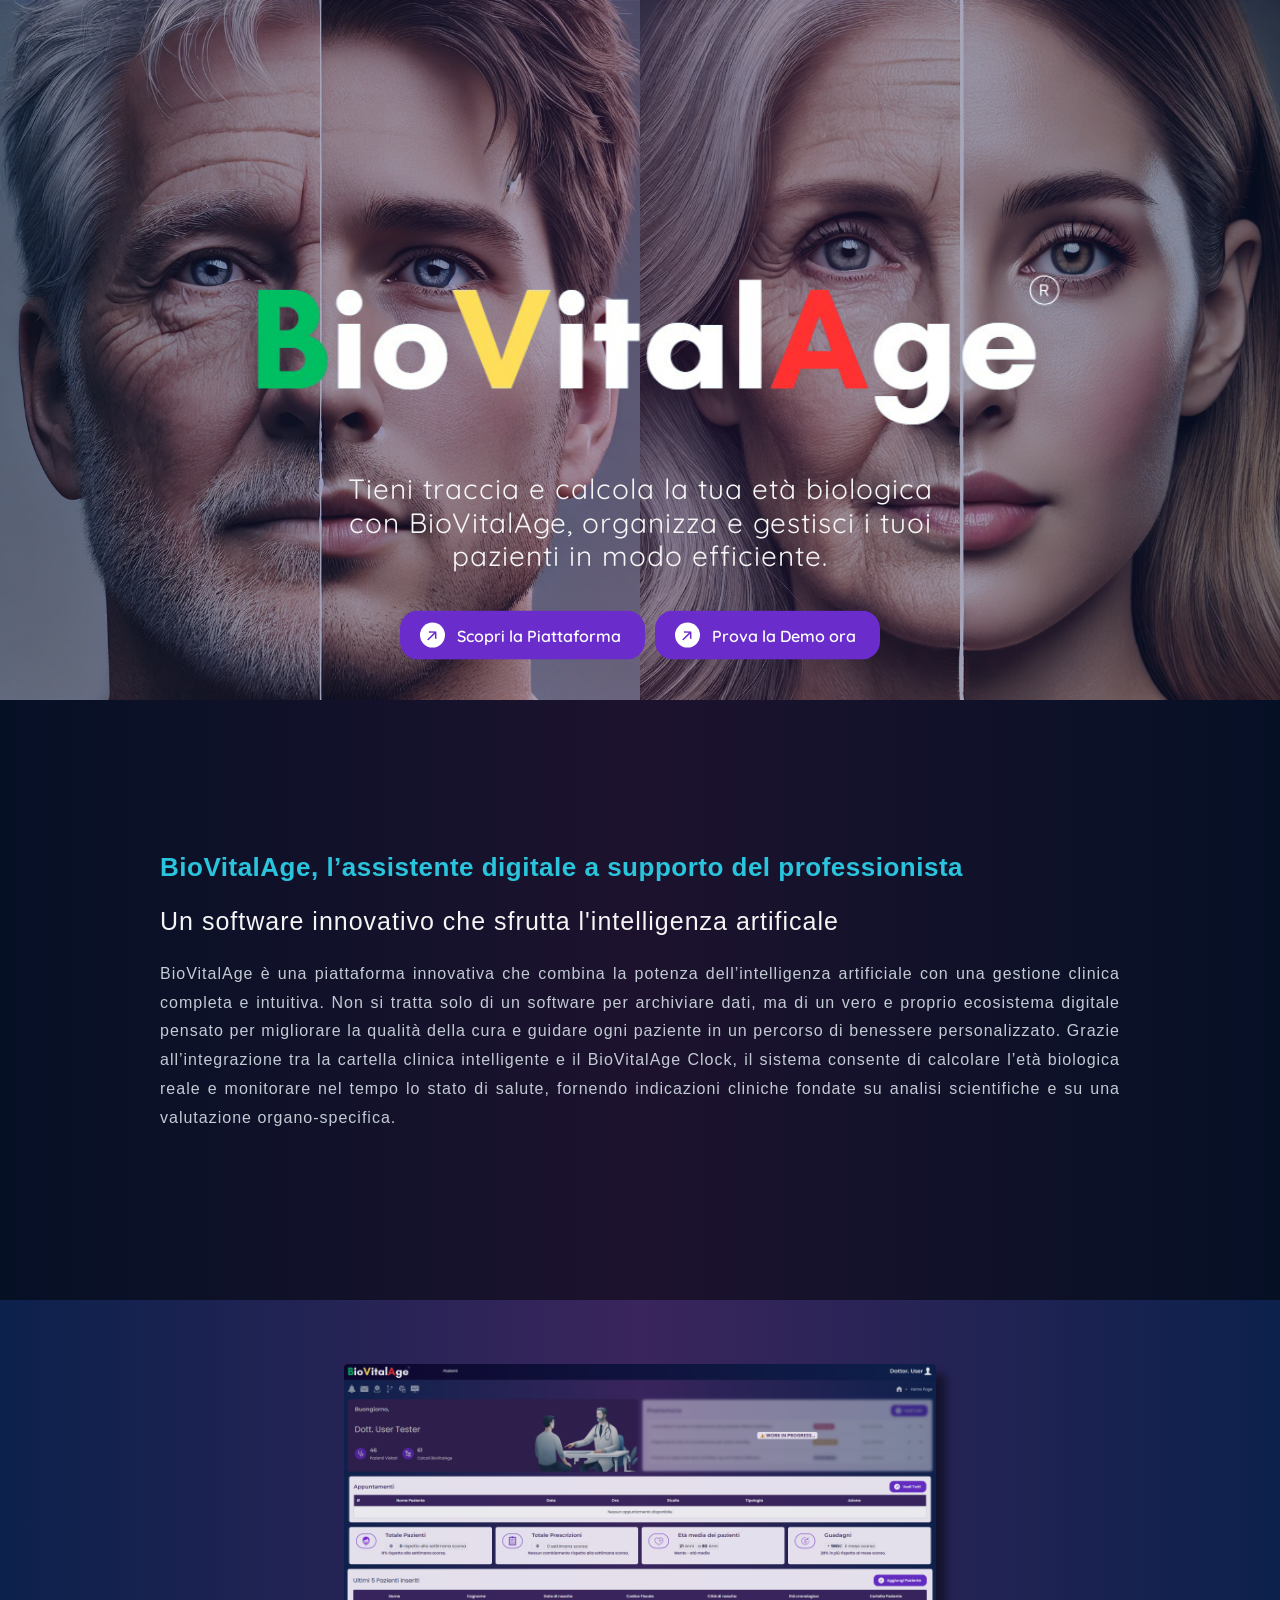
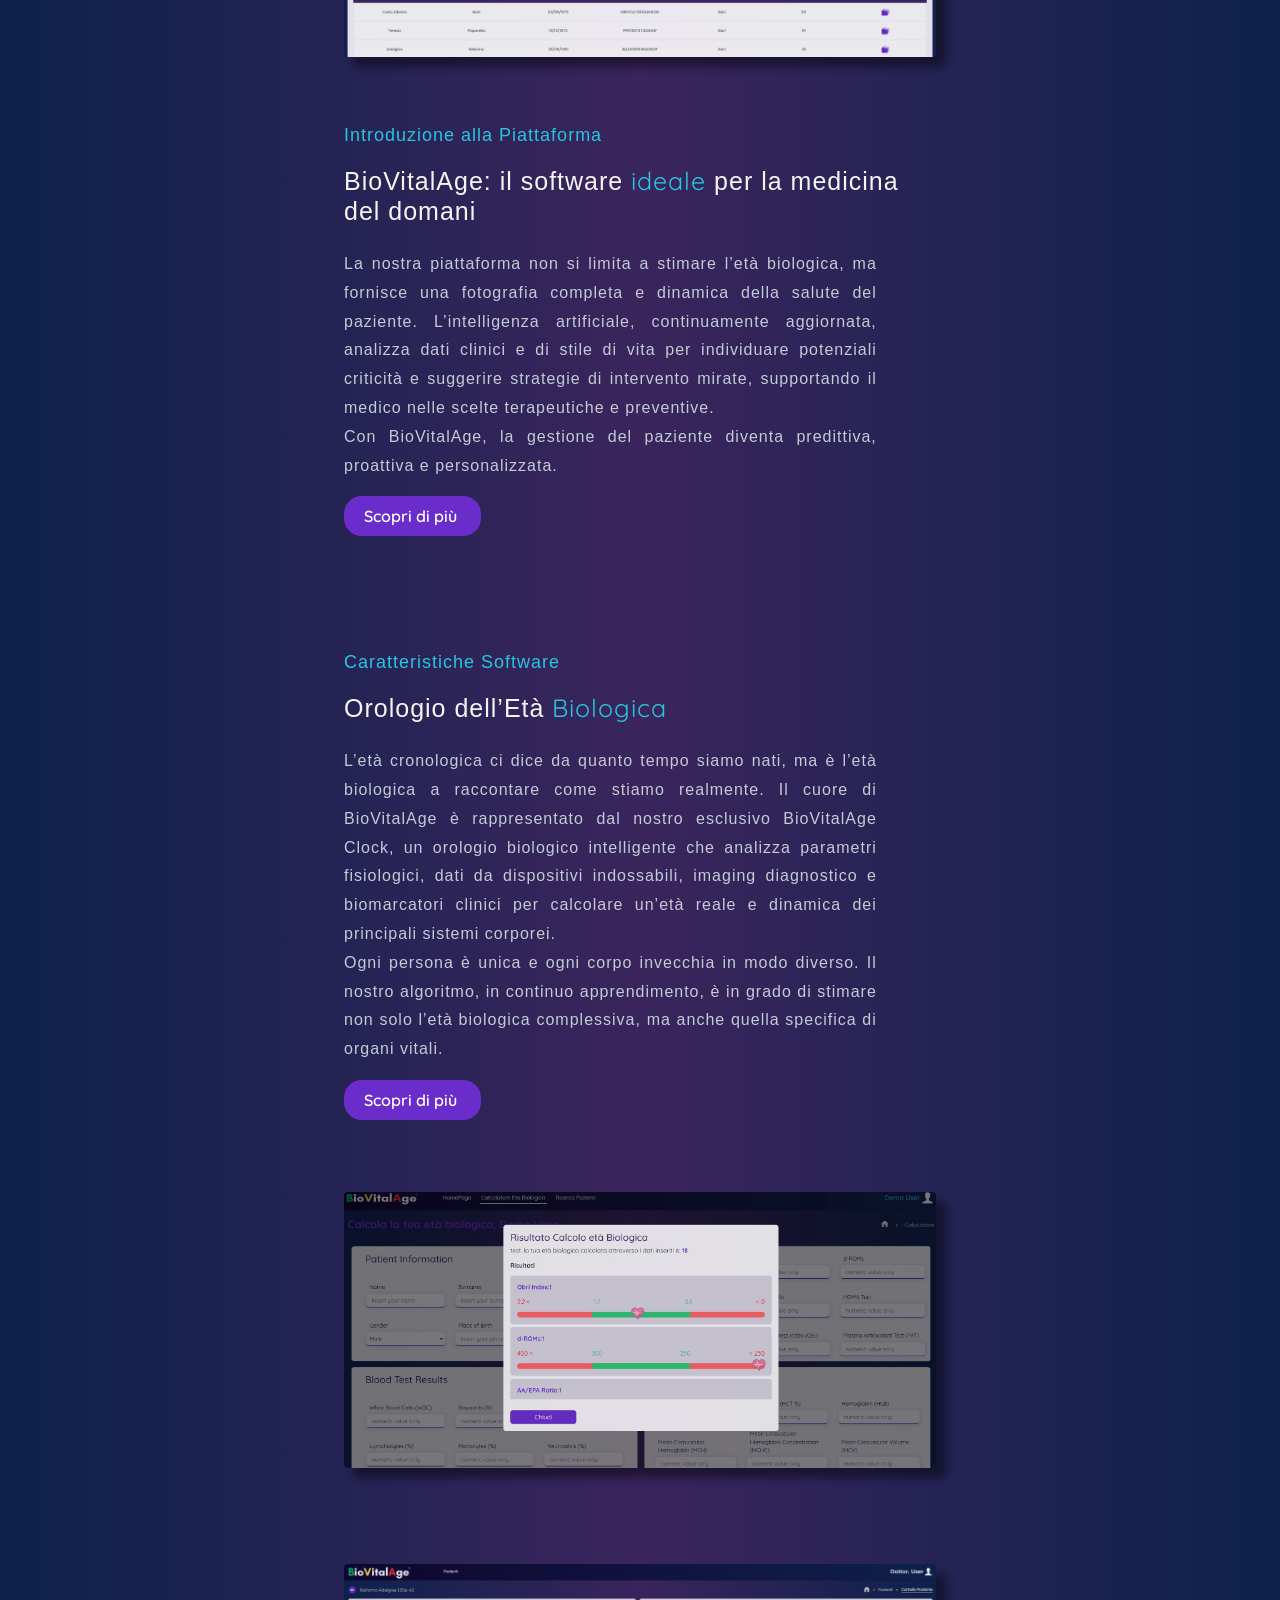
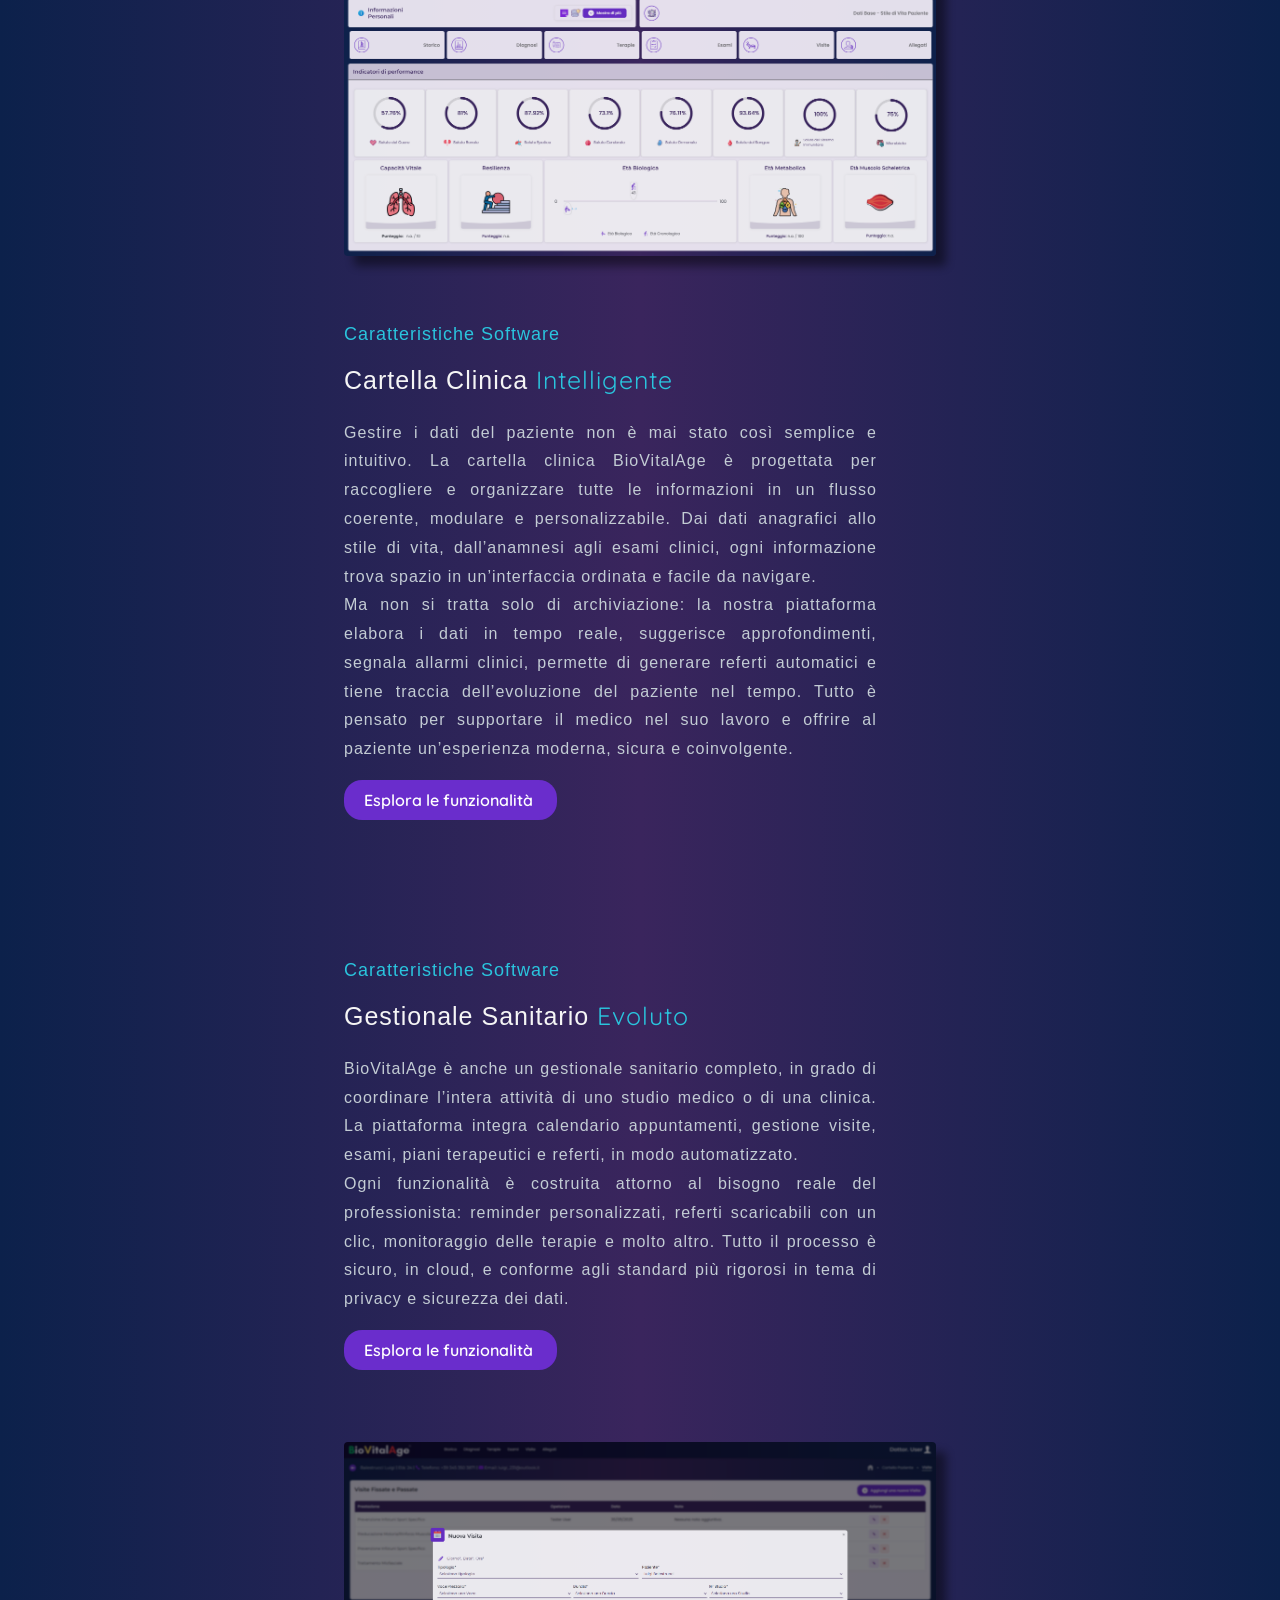
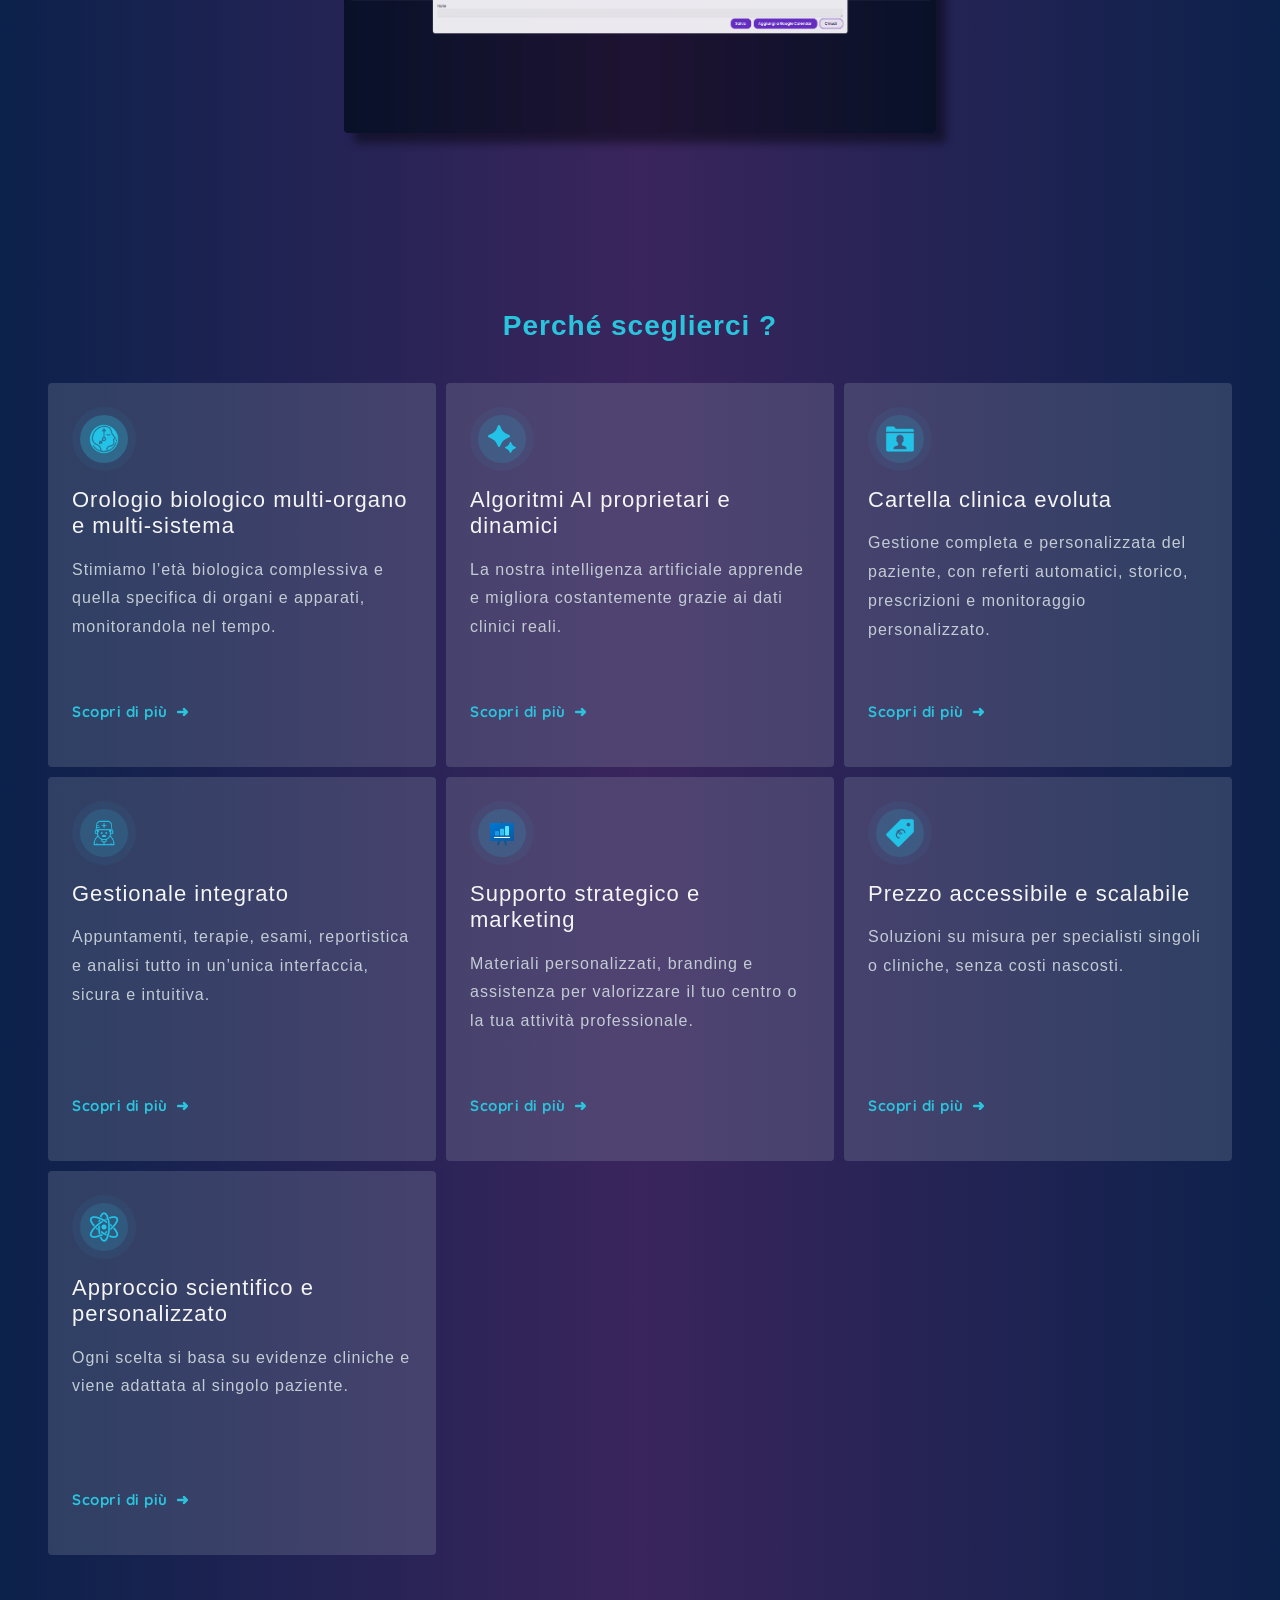
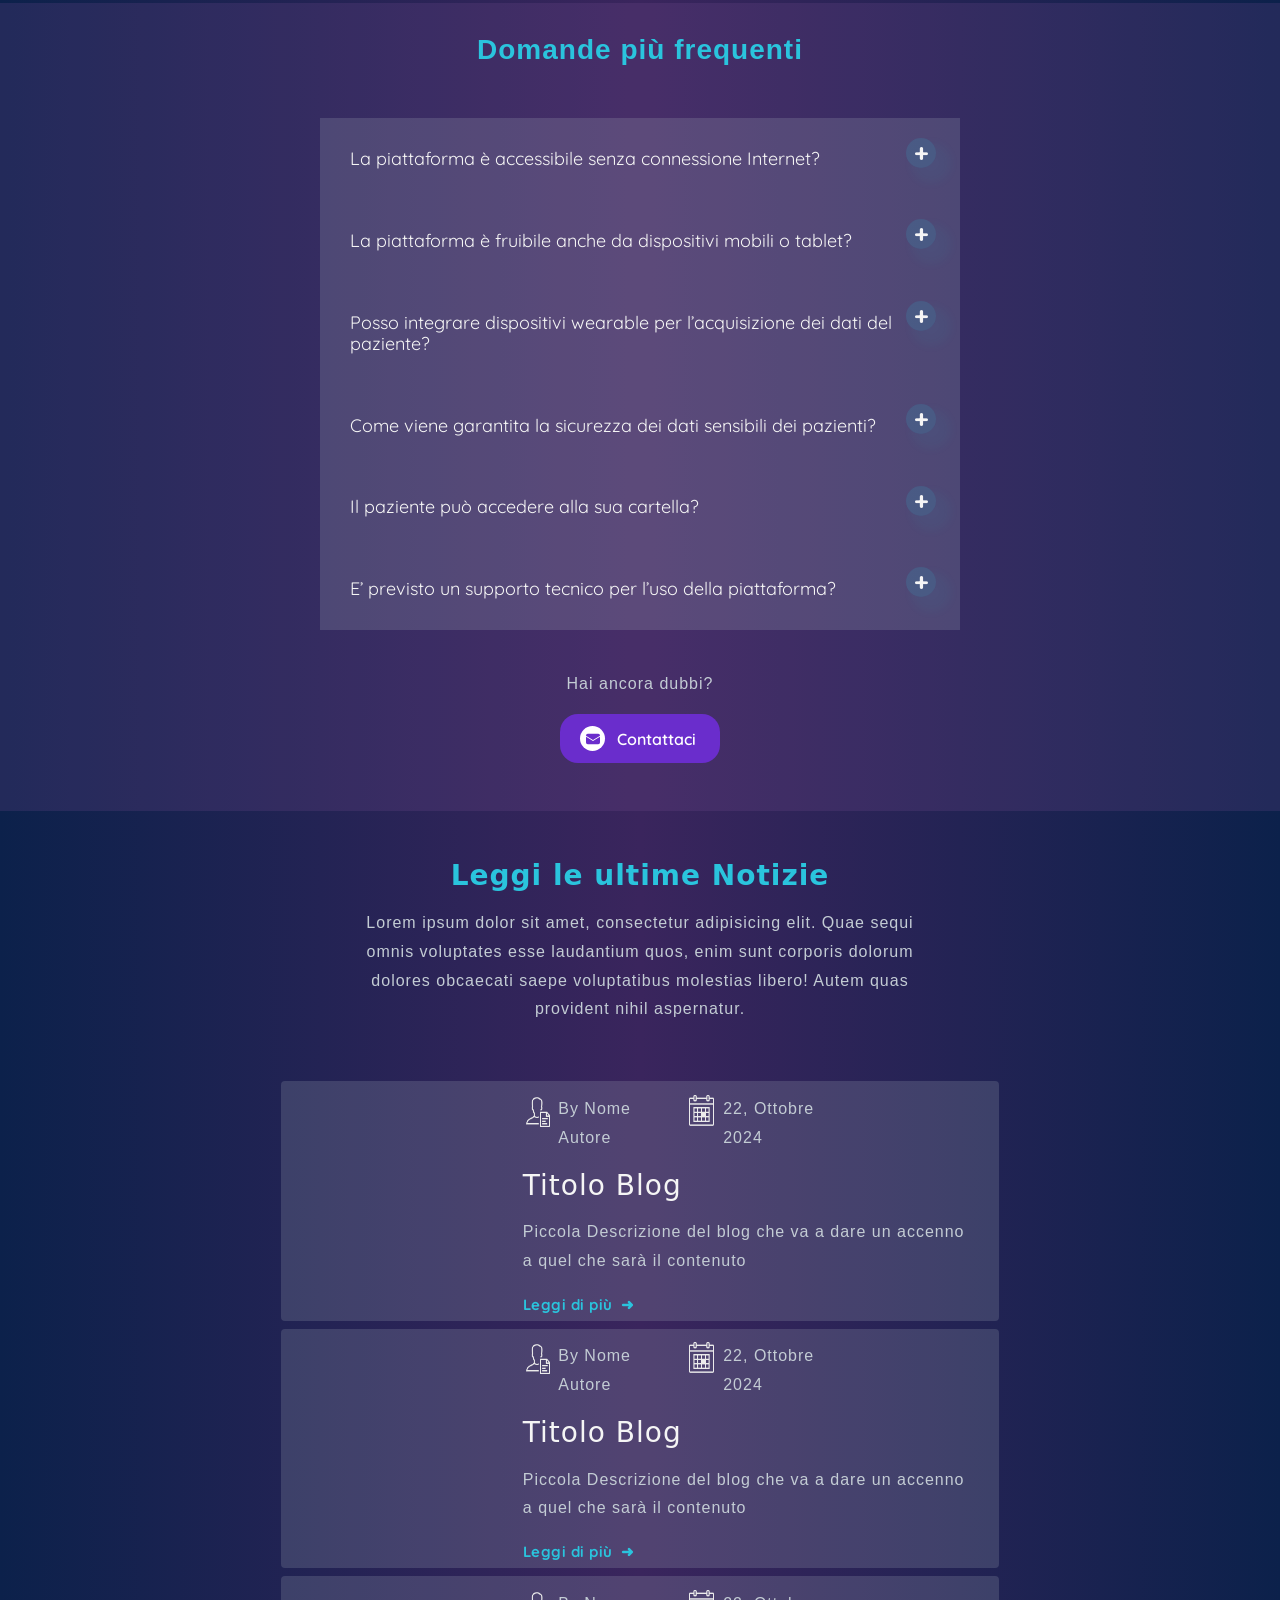
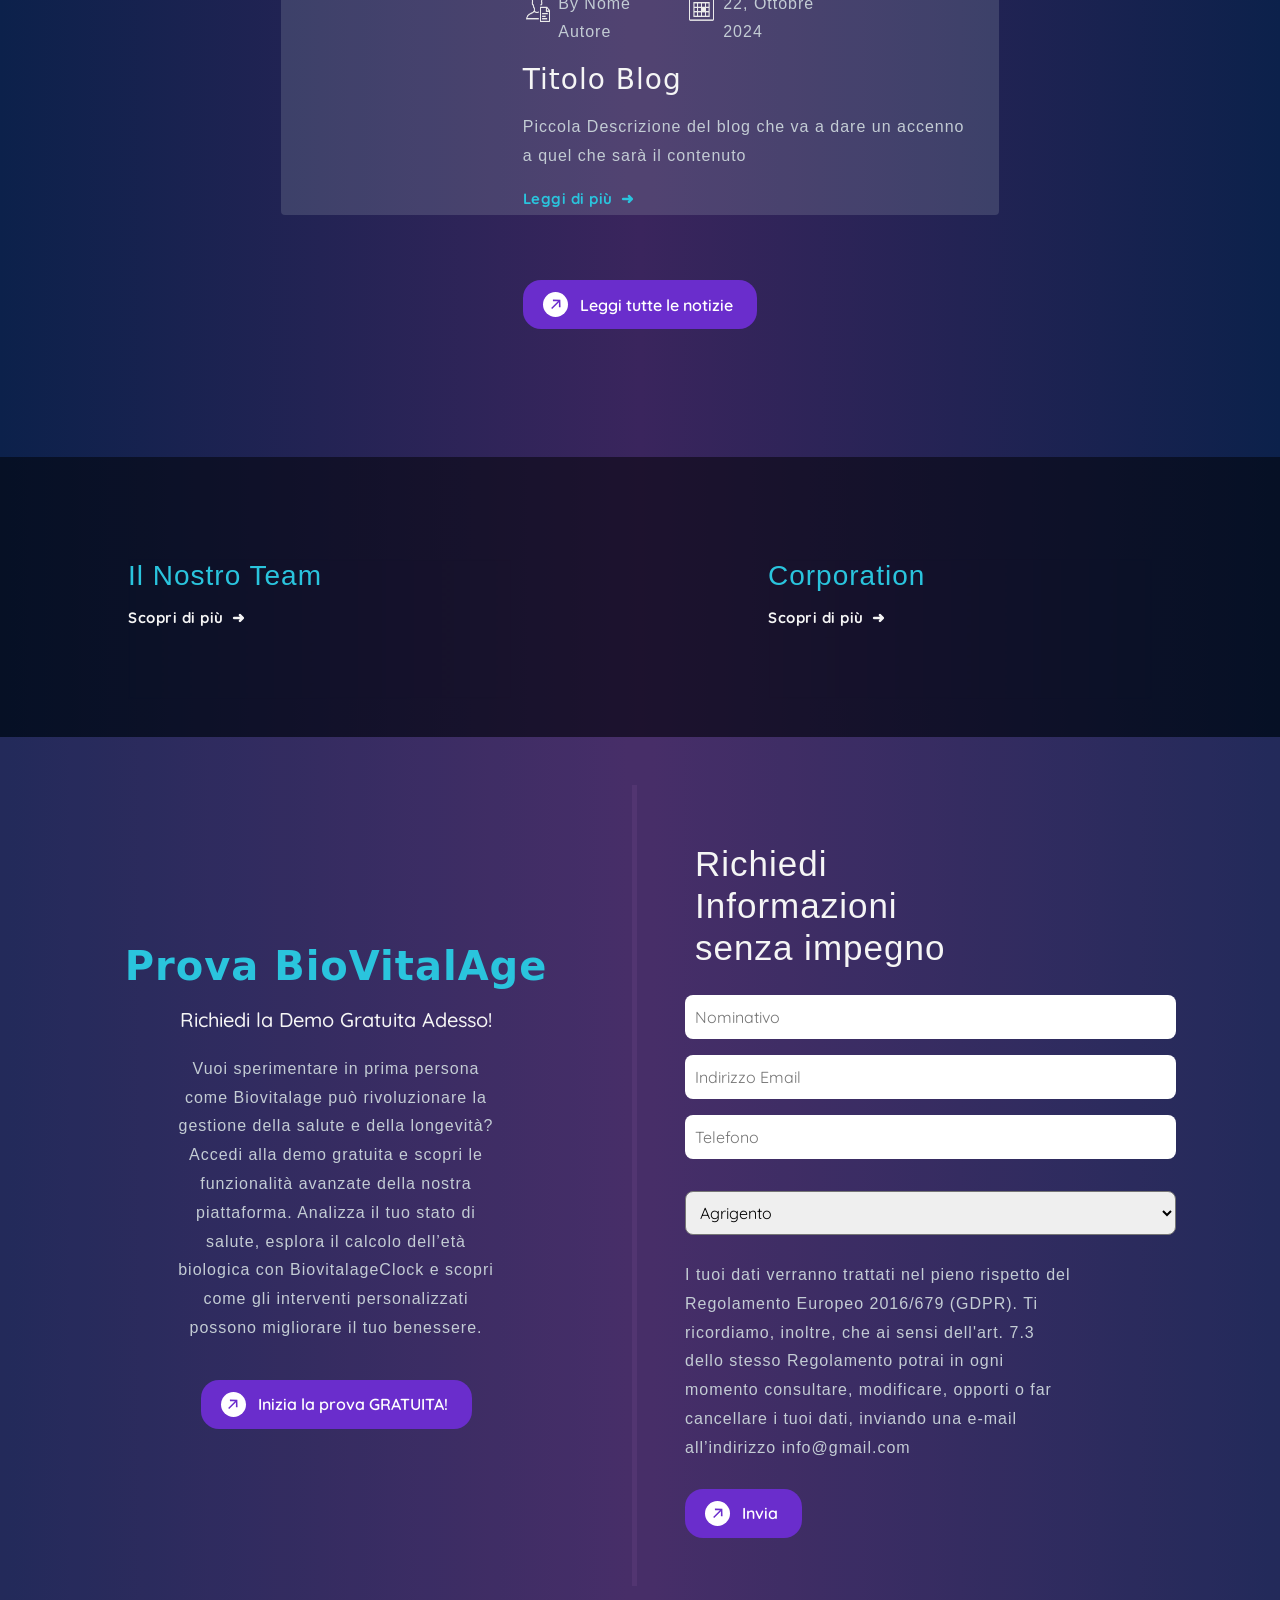
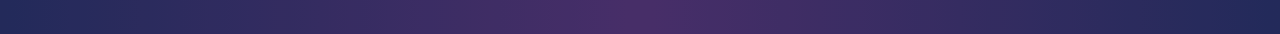
==== commit 8825786d: "Add icon & fix width icon footer" ====
--- a/index.html
+++ b/index.html
@@ -256,17 +256,12 @@
                     <div class="p-4">
                         <div class="img-container-grid">
                             <div class="img-container-circle">
-                                <svg xmlns="http://www.w3.org/2000/svg" width="64" height="64" viewBox="0 0 24 24" fill="none" stroke="#22C3E6" stroke-width="2" stroke-linecap="round" stroke-linejoin="round">
-                                    <title>Icona Orologio Biologico</title>
-                                    <polyline points="12 6 12 12 16 14"></polyline>
-                                    <path d="M10 10c1.5-1 3.5-1 5 0"></path>
-                                    <path d="M10 14c1.5 1 3.5 1 5 0"></path>
-                                    <path d="M12.5 8.5s-1 1.5-1 3.5s1 3.5 1 3.5"></path>
-                                    <path d="M11.5 15.5s1-1.5 1-3.5s-1-3.5-1-3.5"></path>
-                                </svg>
-                            </div>
-                        </div>
-                        <h3>orologio biologico multi-organo e multi-sistema</h3>
+                                <div class="img-container-circle">
+                                    <img src="includes/images/icone/IconBiologicalClock.png" alt="Icona Orologio Biologico">
+                                </div>
+                            </div>
+                        </div>
+                        <h3>Orologio biologico multi-organo e multi-sistema</h3>
                         <p>
                             Stimiamo l’età biologica complessiva e quella specifica di organi e apparati, monitorandola nel tempo. 
                         </p>
@@ -280,7 +275,7 @@
                     <div class="p-4">
                         <div class="img-container-grid">
                             <div class="img-container-circle">
-                                <img src="includes/images/icone/polmoni.png" alt="">
+                                <img src="includes/images/icone/IconAi.svg" alt="Icona Intelligenza Artificiale">
                             </div>
                         </div>
                         <h3>Algoritmi AI proprietari e dinamici</h3>
@@ -297,7 +292,7 @@
                     <div class="p-4">
                         <div class="img-container-grid">
                             <div class="img-container-circle">
-                                <img src="includes/images/icone/polmoni.png" alt="">
+                                <img src="includes/images/icone/IconCartellaPaziente.png" alt="Icona Cartella Paziente">
                             </div>
                         </div>
                         <h3>Cartella clinica evoluta</h3>
@@ -314,16 +309,7 @@
                     <div class="p-4">
                         <div class="img-container-grid">
                             <div class="img-container-circle">
-                                <svg xmlns="http://www.w3.org/2000/svg" width="24" height="24" viewBox="0 0 24 24" fill="none" stroke="#22C3E6" stroke-width="2" stroke-linecap="round" stroke-linejoin="round">
-                                    <title>Icona Gestionale Integrato</title>
-                                    <path d="M9.4 6.6a8 8 0 0 1 9.4-2.2l-1.8 3.1"/>
-                                    <path d="M14.6 17.4a8 8 0 0 1-9.4 2.2l1.8-3.1"/>
-                                    <path d="M6.6 9.4a8 8 0 0 1-2.2-9.4l3.1 1.8"/>
-                                    <path d="M17.4 14.6a8 8 0 0 1 2.2 9.4l-3.1-1.8"/>
-                                    <circle cx="12" cy="12" r="3"/>
-                                    <path d="m15 9-.9-1.5"/>
-                                    <path d="m9 15 .9 1.5"/>
-                                </svg>
+                                <img src="includes/images/icone/IconMedicalManagement.png" alt="Icona Cartella Paziente">
                             </div>
                         </div>
                         <h3>Gestionale integrato</h3>
@@ -340,7 +326,7 @@
                     <div class="p-4">
                         <div class="img-container-grid">
                             <div class="img-container-circle">
-                                <img src="includes/images/icone/polmoni.png" alt="">
+                                <img src="includes/images/icone/IconStrategyMarketing.png" alt="Icona Strategia Marketing">
                             </div>
                         </div>
                         <h3>Supporto strategico e marketing</h3>
@@ -357,7 +343,7 @@
                     <div class="p-4">
                         <div class="img-container-grid">
                             <div class="img-container-circle">
-                                <img src="includes/images/icone/polmoni.png" alt="">
+                                <img src="includes/images/icone/IconScalablePrice.png" alt="Icona Prezzo Scalabile">
                             </div>
                         </div>
                         <h3>Prezzo accessibile e scalabile</h3>
@@ -366,7 +352,7 @@
                         </p>
                     </div>
                     <div class="button-card px-4">
-                        <button class="arrow-button">Scopri di più</button>
+                        <button onclick="location.href='/BioVitalyAge-Website/url/Industries/industries.html'" class="arrow-button">Scopri di più</button>
                     </div>
                 </div>
 
@@ -374,7 +360,7 @@
                     <div class="p-4">
                         <div class="img-container-grid">
                             <div class="img-container-circle">
-                                <img src="includes/images/icone/polmoni.png" alt="">
+                                <img src="includes/images/icone/IconSupportScience.png" alt="Icona Supporto Scientifico">
                             </div>
                         </div>
                         <h3>Approccio scientifico e personalizzato</h3>
@@ -383,7 +369,7 @@
                         </p>
                     </div>
                     <div class="button-card px-4">
-                        <button class="arrow-button">Scopri di più</button>
+                        <button onclick="location.href='/BioVitalyAge-Website/url/Innovation/innovation.html'" class="arrow-button">Scopri di più</button>
                     </div>
                 </div>
             </div>
--- a/componenti.css
+++ b/componenti.css
@@ -3,7 +3,6 @@
     margin: 0;
     padding: 0;
     font-family: "Quicksand", sans-serif;
-    transition: all 0.2s ease-in-out;
 }
 
 *,
@@ -547,7 +546,6 @@
 /* Footer */
 footer{
     background-color: rgba(0,0,0,0.8);
-    height: 34rem;
 }
 .footer-header-container{
     padding: 0px 50px 0px 50px;
@@ -613,10 +611,9 @@
 }
 .widget-link ul li,
 .widget-contatti ul li{
-    margin-top: 1.3rem;
+    margin-top: 2rem;
     margin-left: -1.5rem;
     list-style: none;
-    padding: 5px;
 }
 .widget-link ul li a{
     text-decoration: none;
@@ -627,15 +624,21 @@
 .widget-link ul li a:hover{
     color: var(--contrast-color2);
 }
+.widget-link ul{
+    display: flex;
+    flex-direction: column;
+    justify-content: flex-start;
+}
 .widget-contatti li{
     color: var(--tittle1);
     display: flex;
+    align-items: start;
     gap: 10px;
     letter-spacing: 1px;
 
 }
-.widget-contatti li p{
-    padding: 5px;
+.widget-contatti ul{
+    margin-top: 2.2rem;
 }
 .widget-contatti ul li p:last-of-type{
     max-width: 75%;
@@ -646,26 +649,42 @@
     width: 100%;
 }
 .footer-copryright-container{
-    width: 72%;
+    width: 100%;
+    padding-left: 20px;
+    padding-right: 20px;
     height: 100%;
     margin: auto;
 }
 .footer-copryright p{
-    padding-top: 15px;
-    width: 30rem;
     height: 100%;
     display: flex;
     justify-content: flex-start;
     gap: 5px;
     align-items: center;
+    margin-bottom: 0;
 }
 .link-copyright{
-    width: 20rem;
-    display: flex;
-    justify-content: center;
+    display: flex;
+    justify-content: end;
     align-items: center;
     gap: 20px;
     height: 100%;
+}
+.container-icon-footer{
+    width: 1.5rem;
+    height: 1.5rem;
+    overflow: hidden;
+    display: flex;
+    justify-content: center;
+    align-items: center;
+}
+.container-icon-footer img{
+    width: 100%;
+    height: 100%;
+    transition: all 0.2s ease-in-out;
+}
+.container-icon-footer p{
+    margin-top: 0;
 }
 .link-copyright a{
     color: var(--tittle1);
@@ -789,9 +808,6 @@
 
 
     /* Footer */
-    footer{
-        height: 62rem;
-    }
     .footer-header-container{
         padding: 0;
         height: 95%;
@@ -830,6 +846,12 @@
     .widget-contatti{
         margin-top: 0rem;
     }
+
+    .widget-link h3,
+    .widget-contatti h3{
+        margin-bottom: 2.5rem;
+    }
+
     .widget-link h3,
     .widget-contatti h3{
         padding-left: 12px;
@@ -848,15 +870,15 @@
         height: 25px;
     }
     .footer-copryright{
-        height: 3rem;
+        height: max-content;
         width: 100%;
     }
     .footer-copryright-container{
         width: 100%;
-        padding: 24px;
-    }
-    .link-copyright{
-        display: none;
+        padding: 16px;
+        display: flex;
+        flex-direction: column;
+        align-items: center;
     }
 
     .social-container{
--- a/style.css
+++ b/style.css
@@ -426,6 +426,7 @@
     justify-content: center;
     align-items: center;
 }
+
 .container-icon-blog img{
     width: 100%;
     height: 100%;
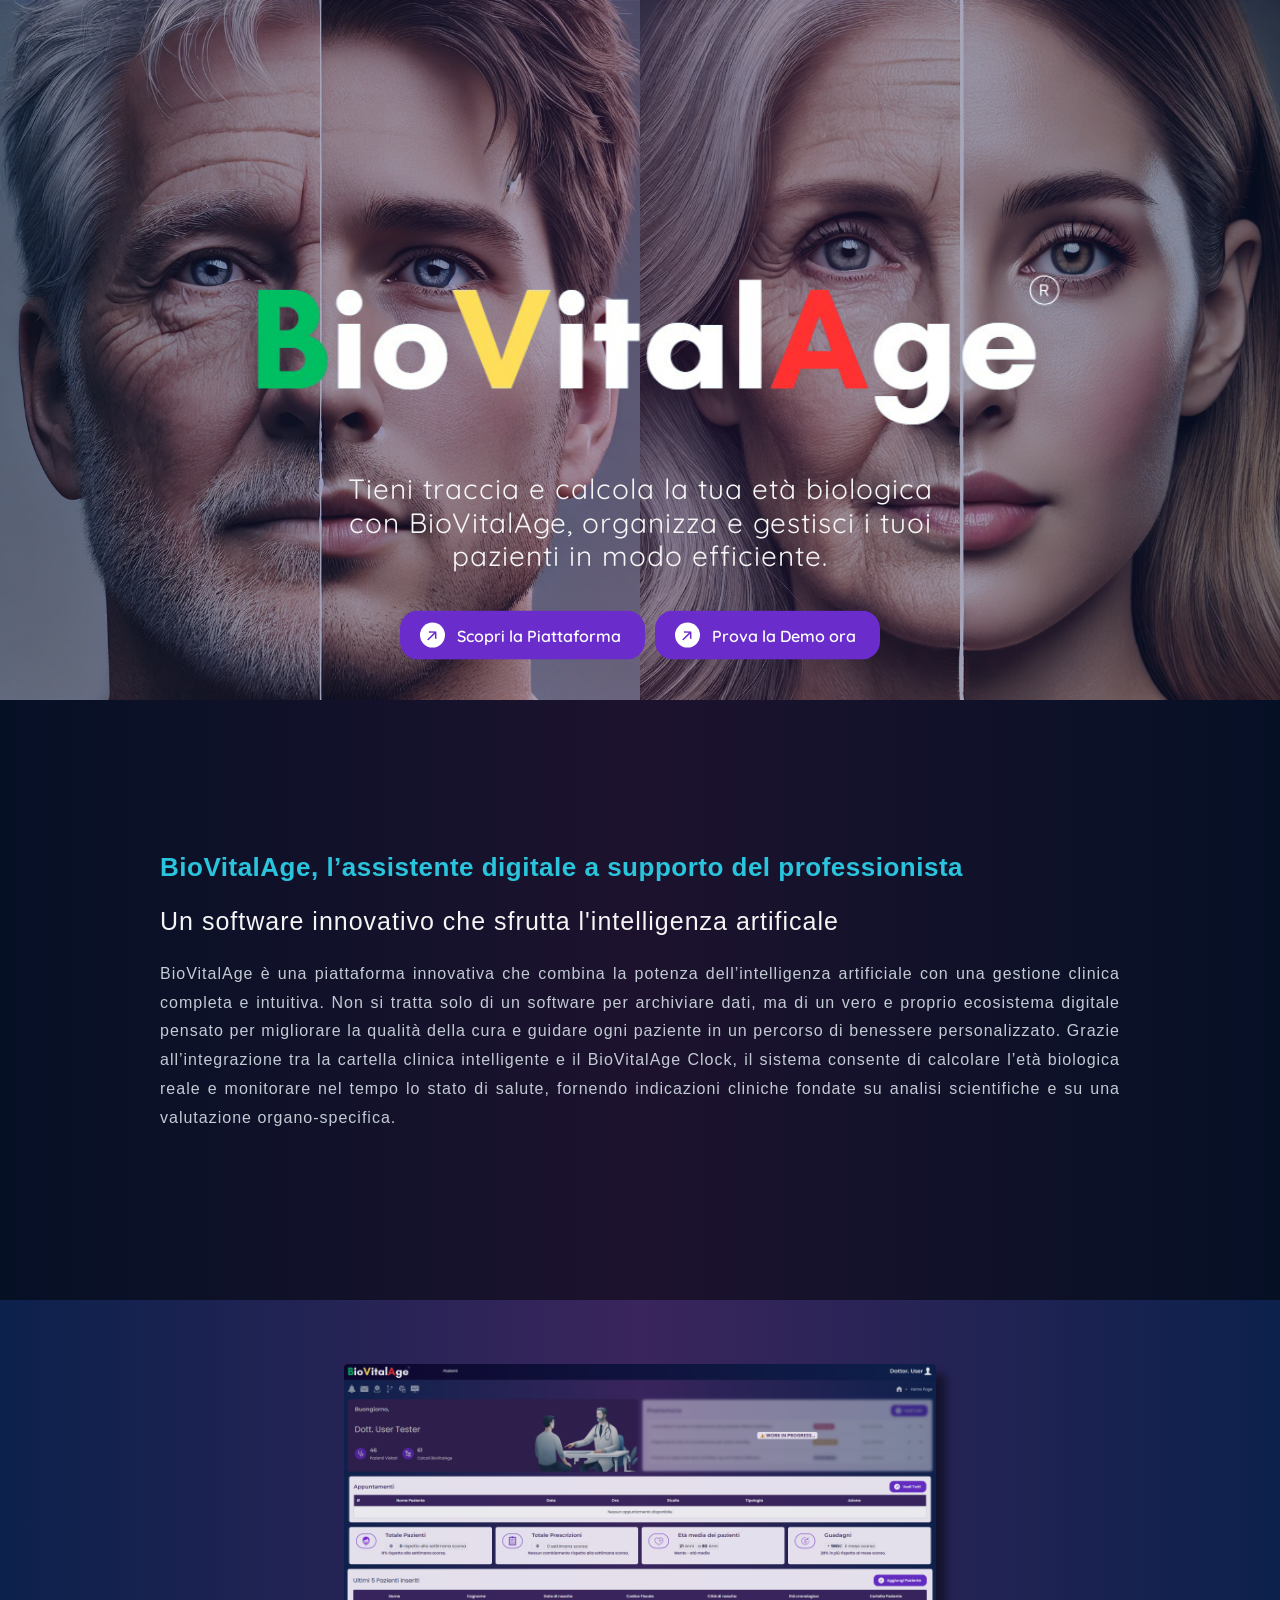
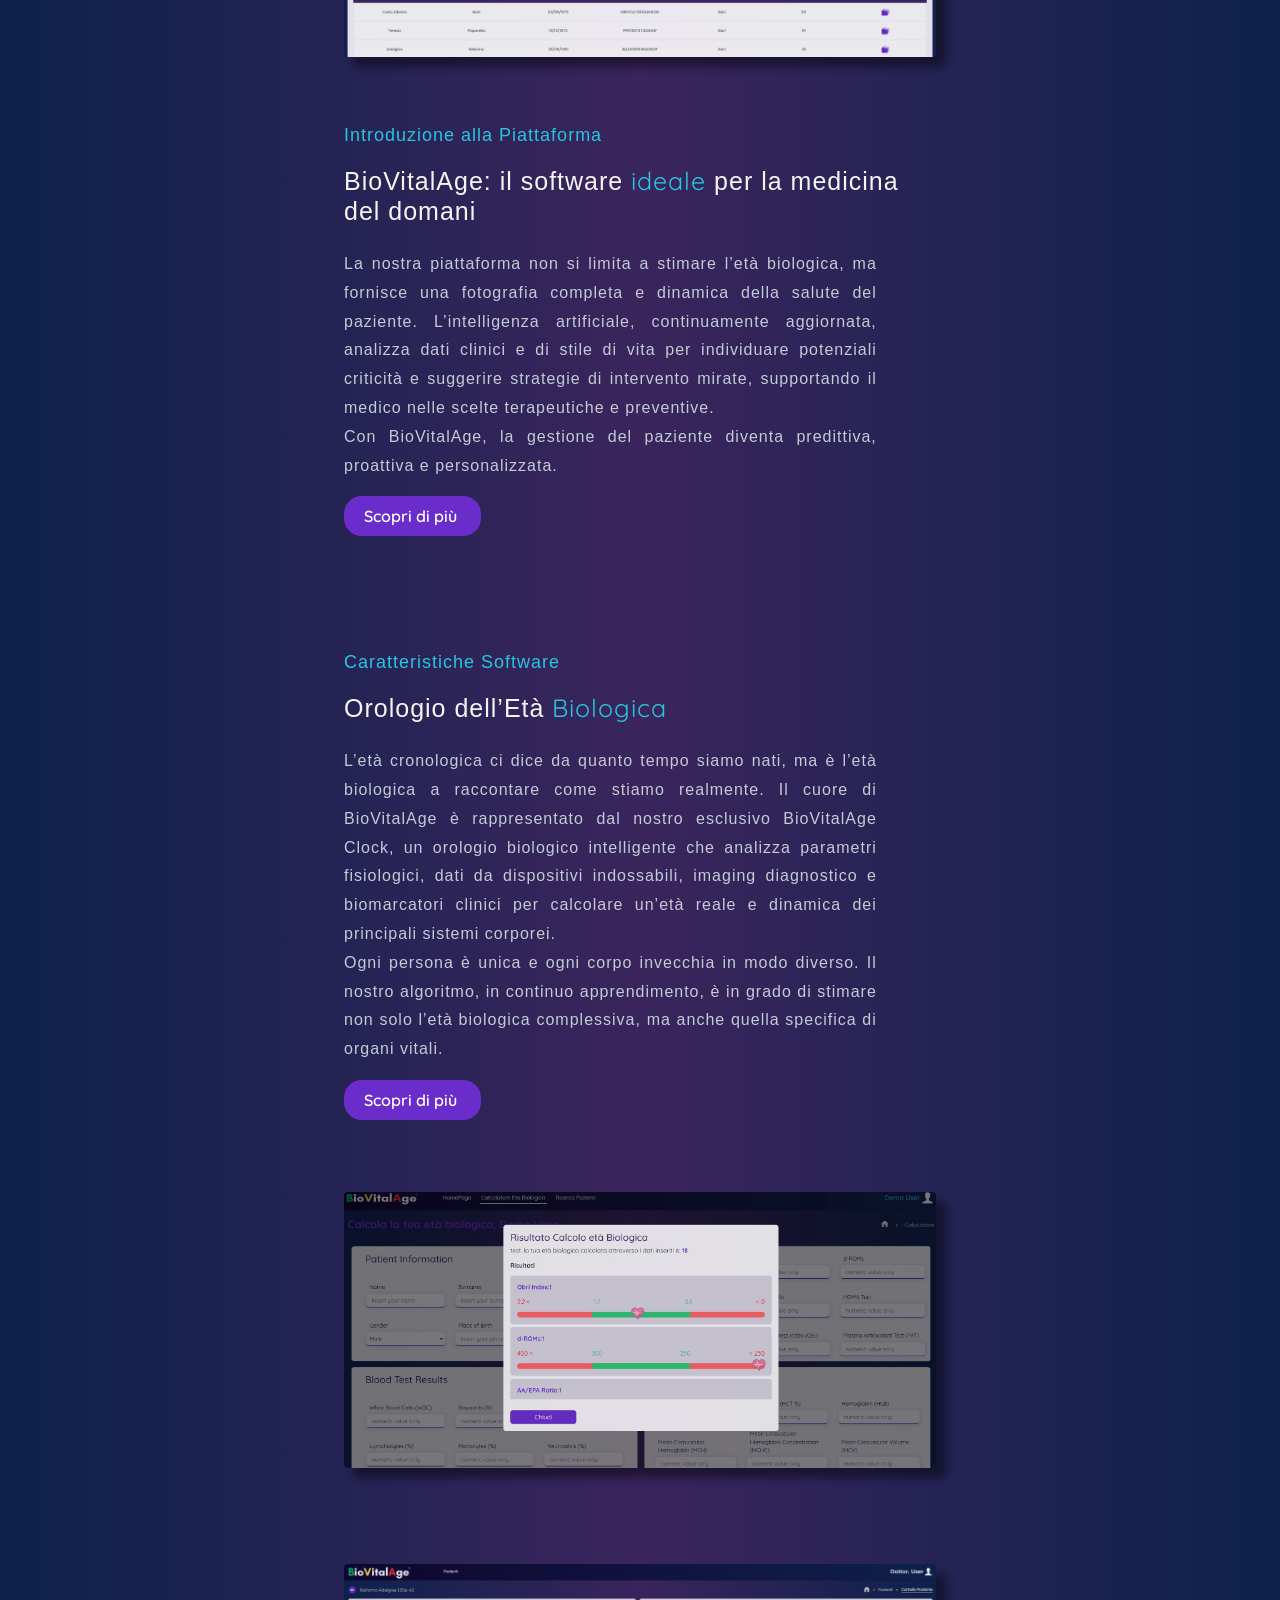
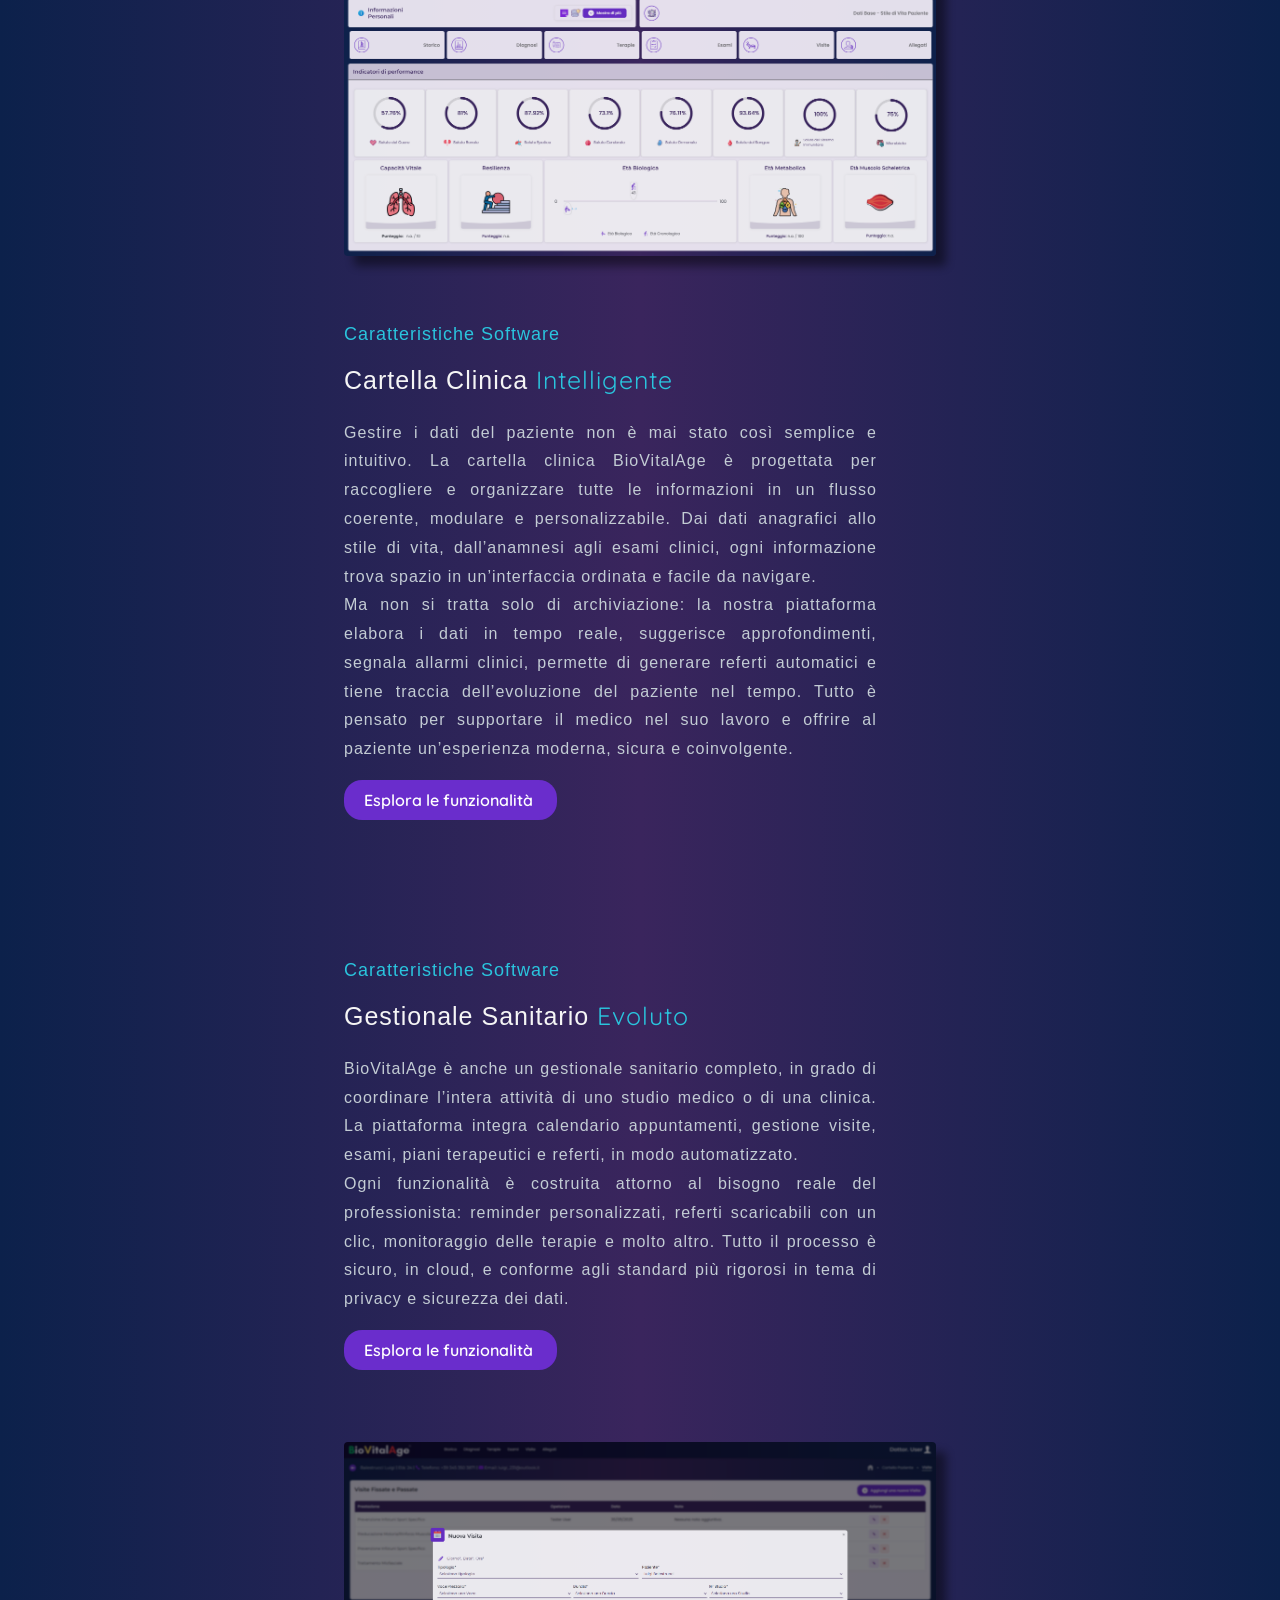
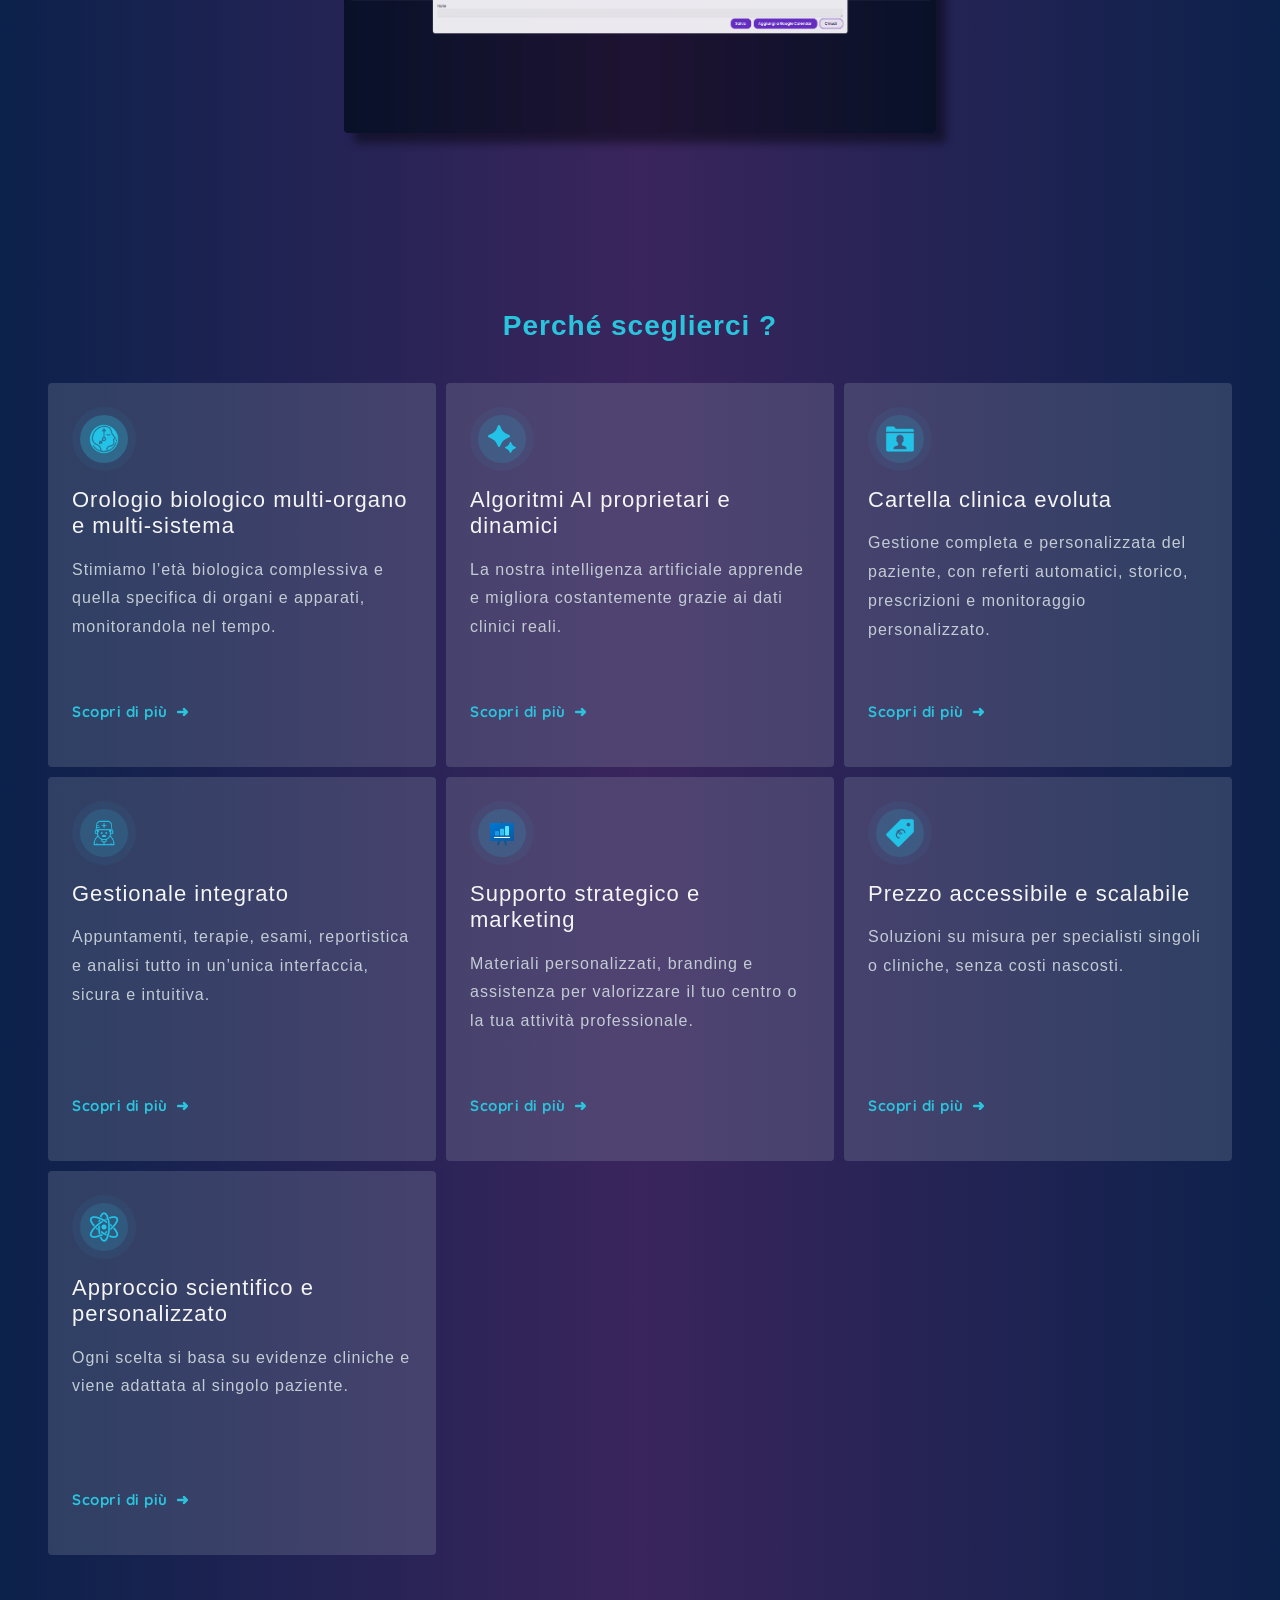
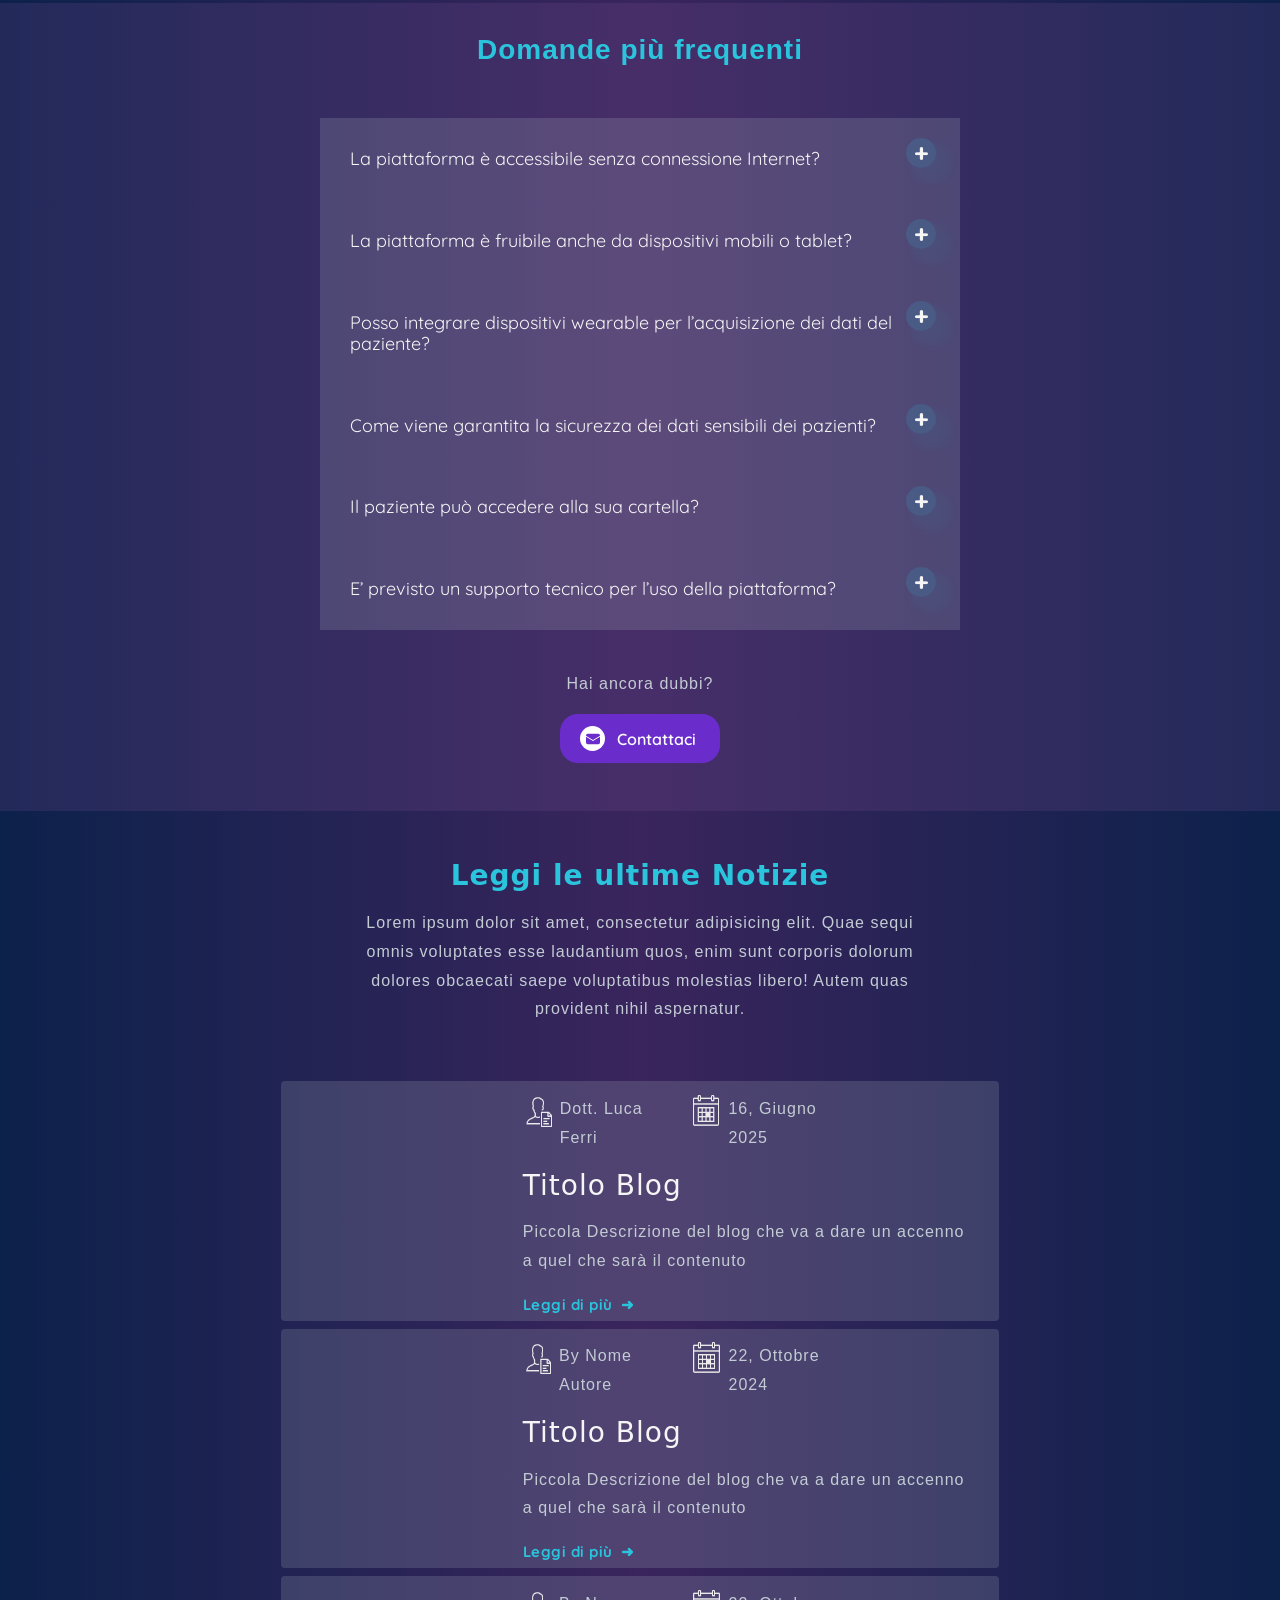
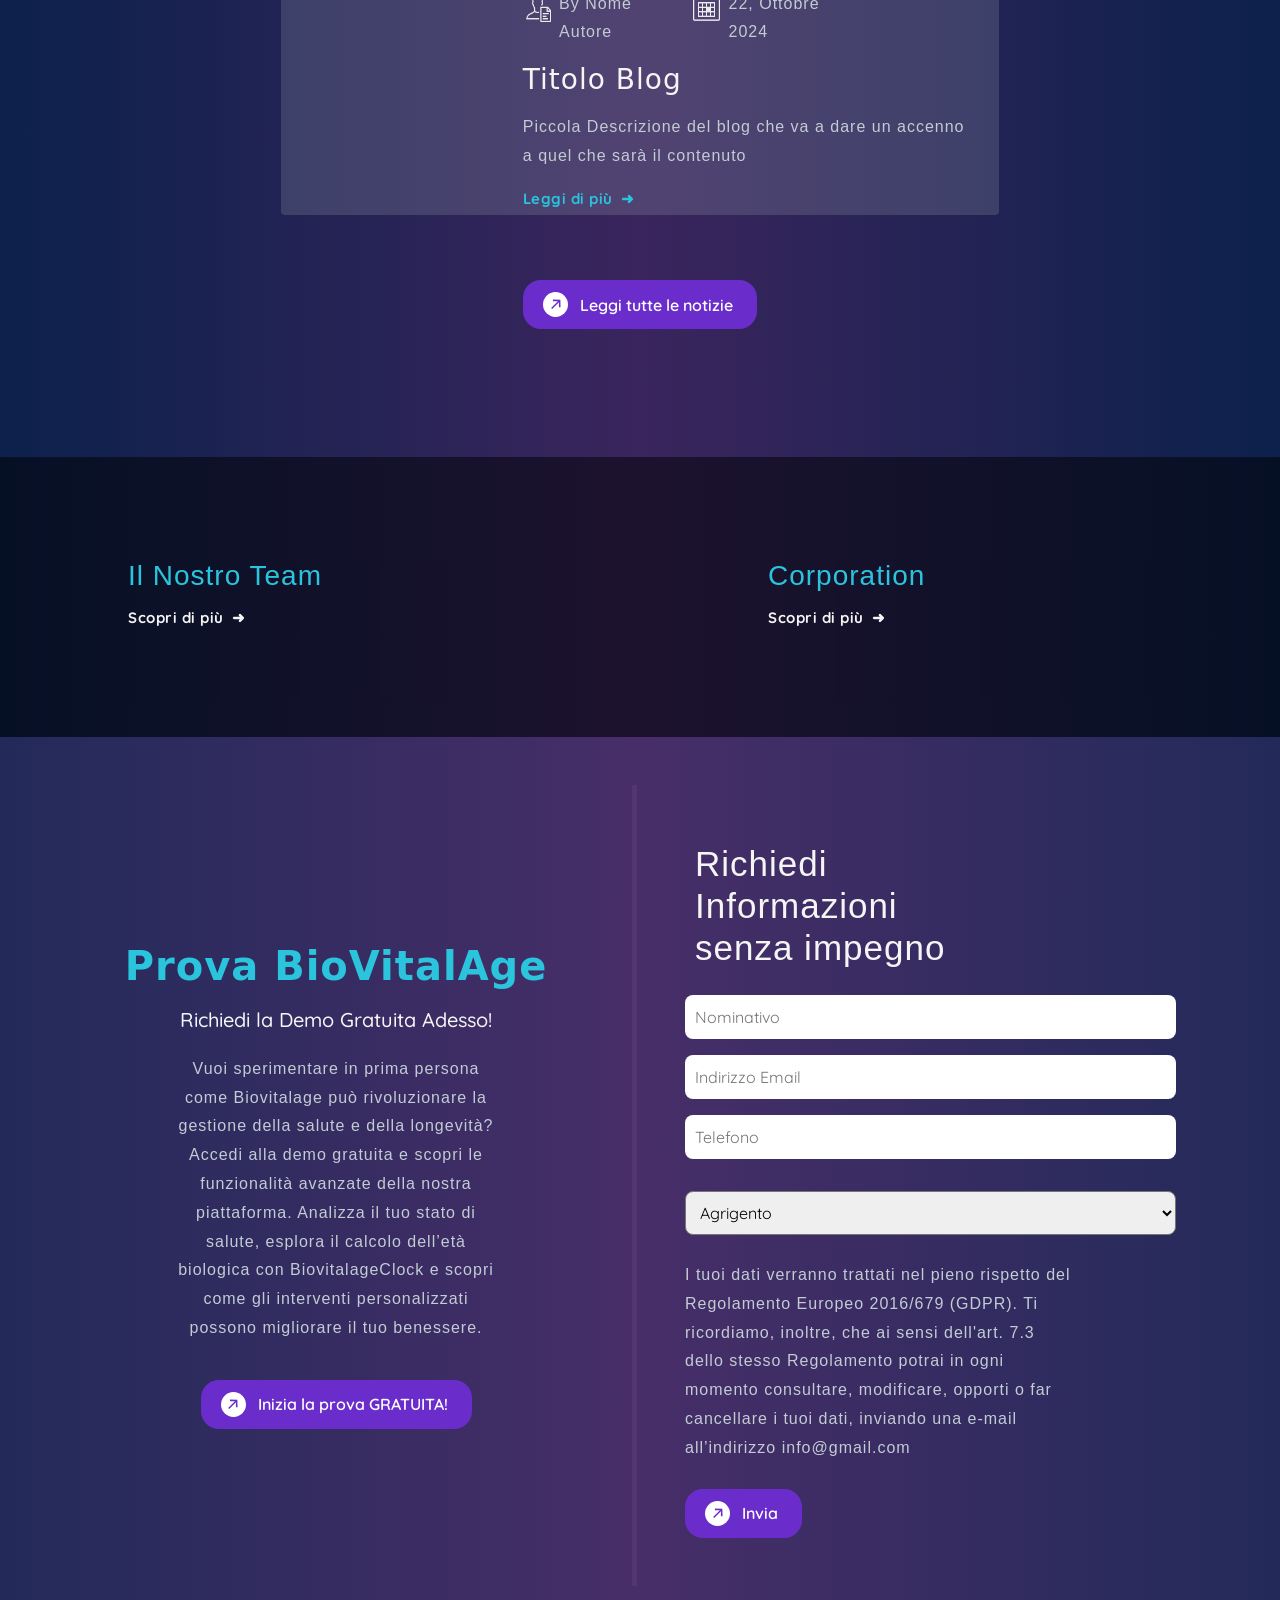
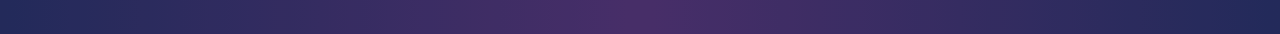
==== commit 5f578070: "Change name of the homePage file into index.html" ====
--- a/index.html
+++ b/index.html
@@ -6,7 +6,7 @@
     <title>BioVitalAge®</title>
     <link rel="shortcut icon" href="/BioVitalyAge-Website/includes/images/icone/Favicon.png" type="image/x-icon">
     <link rel="stylesheet" href="componenti.css">
-    <link rel="stylesheet" href="style.css">
+    <link rel="stylesheet" href="homePage.css">
     
 
     <!-- Bootstrap -->
@@ -525,18 +525,22 @@
                                     <div class="container-icon-blog">
                                         <img src="includes/images/icone/autore.png" alt="Autore Icon">
                                     </div>
-                                    <p>By Nome Autore</p>
+                                    <p>Dott.ssa Elisa Romano</p>
                                 </div>
                                 <div class="Container-Data">
                                     <div class="container-icon-blog">
                                         <img src="includes/images/icone/data.png" alt="Data Icon">
                                     </div>
-                                    <p>22, Ottobre 2024</p>
+                                    <p>20, Giugno 2025</p>
                                 </div>
                             </div>
-                            <h3>Titolo Blog</h3>
-                            <p>Piccola Descrizione del blog che va a dare un accenno a quel che sarà il contenuto del più recente blog caricato sul sito. Questo sarà il blog che cadrà più facilmente all'occhio dell'utente.</p>
-                            <button class="arrow-button">Leggi di più</button>
+                            <h3>Assistenza Sanitaria Intelligente: Quando la Tecnologia Incontra l’Umano</h3>
+                            <p class="line-clamp"> Nel mondo della medicina moderna, l’innovazione non si limita più ai farmaci o alle tecniche chirurgiche: oggi è la
+                                tecnologia digitale a ridefinire il modo in cui ci prendiamo cura della nostra salute. Dall’intelligenza artificiale
+                                nei processi diagnostici alle piattaforme di monitoraggio remoto dei pazienti, l’assistenza sanitaria diventa sempre
+                                più intelligente, personalizzata ed efficiente. In questo blog approfondiamo le nuove frontiere della sanità
+                                digitale, analizzando strumenti concreti già utilizzati nelle cliniche più avanzate e il loro impatto reale sulla
+                                qualità della vita dei pazienti.</p>
                         </div>
                     </div>
                 </div>
@@ -545,7 +549,34 @@
 
                     <div class="card-item">
                         <div class="card-image">
-                            <img class="scale-img" src="https://uiparadox.co.uk/templates/nova-care/assets/media/blog/blog-1.png" alt="">
+                            <img class="scale-img"
+                                src="https://images.unsplash.com/photo-1505751172876-fa1923c5c528?q=80&w=1170&auto=format&fit=crop&ixlib=rb-4.1.0&ixid=M3wxMjA3fDB8MHxwaG90by1wYWdlfHx8fGVufDB8fHx8fA%3D%3D"
+                                alt="">
+                        </div>
+                        <div class="card-descrizione p-4">
+                            <div class="autore-description d-flex justify-content-between align-items-center">
+                                <div class="Container-autore d-flex">
+                                    <div class="container-icon-blog">
+                                        <img src="includes/images/icone/autore.png" alt="Autore Icon">
+                                    </div>
+                                    <p>Dott. Luca Ferri</p>
+                                </div>
+                                <div class="Container-Data d-flex">
+                                    <div class="container-icon-blog">
+                                        <img src="includes/images/icone/data.png" alt="Data Icon">
+                                    </div>
+                                    <p>16, Giugno 2025</p>
+                                </div>
+                            </div>
+                            <h3>Titolo Blog</h3>
+                            <p>Piccola Descrizione del blog che va a dare un accenno a quel che sarà il contenuto</p>
+                            <button class="arrow-button">Leggi di più</button>
+                        </div>
+                    </div>
+
+                    <div class="card-item">
+                        <div class="card-image">
+                            <img class="scale-img" src="https://images.unsplash.com/photo-1527613426441-4da17471b66d?q=80&w=1152&auto=format&fit=crop&ixlib=rb-4.1.0&ixid=M3wxMjA3fDB8MHxwaG90by1wYWdlfHx8fGVufDB8fHx8fA%3D%3D" alt="">
                         </div>
                         <div class="card-descrizione p-4">
                             <div class="autore-description d-flex justify-content-between align-items-center">
@@ -570,32 +601,7 @@
 
                     <div class="card-item">
                         <div class="card-image">
-                            <img class="scale-img" src="https://uiparadox.co.uk/templates/nova-care/assets/media/blog/blog-1.png" alt="">
-                        </div>
-                        <div class="card-descrizione p-4">
-                            <div class="autore-description d-flex justify-content-between align-items-center">
-                                <div class="Container-autore d-flex">
-                                    <div class="container-icon-blog">
-                                        <img src="includes/images/icone/autore.png" alt="Autore Icon">
-                                    </div>
-                                    <p>By Nome Autore</p>
-                                </div>
-                                <div class="Container-Data d-flex">
-                                    <div class="container-icon-blog">
-                                        <img src="includes/images/icone/data.png" alt="Data Icon">
-                                    </div>
-                                    <p>22, Ottobre 2024</p>
-                                </div>
-                            </div>
-                            <h3>Titolo Blog</h3>
-                            <p>Piccola Descrizione del blog che va a dare un accenno a quel che sarà il contenuto</p>
-                            <button class="arrow-button">Leggi di più</button>
-                        </div>
-                    </div>
-
-                    <div class="card-item">
-                        <div class="card-image">
-                            <img class="scale-img" src="https://uiparadox.co.uk/templates/nova-care/assets/media/blog/blog-1.png" alt="">
+                            <img class="scale-img" src="https://images.unsplash.com/photo-1538333702852-c1b7a2a93001?q=80&w=1172&auto=format&fit=crop&ixlib=rb-4.1.0&ixid=M3wxMjA3fDB8MHxwaG90by1wYWdlfHx8fGVufDB8fHx8fA%3D%3D" alt="">
                         </div>
                         <div class="card-descrizione p-4">
                             <div class="autore-description d-flex justify-content-between align-items-center">
--- a/componenti.css
+++ b/componenti.css
@@ -203,6 +203,36 @@
     animation: fade-in 0.5s ease-in forwards;
     
 }
+
+.line-divisor{
+    width: 90%;
+    height: 2px;
+    background-color: var(--light1);
+    border-radius: 8px;
+}
+.has-dropdown-clock-mobile {
+    position: relative;
+    display: flex;
+    flex-direction: column;
+    align-items: start;
+}
+.dropdown-menu-clock-mobile{
+    transition: all 0.4s cubic-bezier(.215, .61, .355, 1);
+    overflow: hidden;
+    height: 0;
+    opacity: 0;
+    visibility: hidden;
+}
+
+
+.active-clock-mobile {
+    height: 100px;
+    opacity: 1;
+    visibility: visible;
+    border-bottom: 2px solid var(--contrast-color2);
+}
+
+
 .nav-bar-mobile.active {
     left: 0; 
 }
@@ -250,7 +280,7 @@
     height: 50%;
     display: flex;
     flex-direction: column;
-    justify-content: space-between;
+    gap: 1.3rem;
     align-items: flex-start;
     margin-top: 20%;
 }
@@ -363,6 +393,50 @@
     width: 20px;
     height: 20px;
 }
+/* ! Nav Bar style */
+/* 1. Assicurati che il contenitore sia relativo */
+.nav-bar__linkage .has-dropdown {
+    position: relative;
+}
+
+/* 2. Nascondi il menu dropdown di default */
+/* 1. Impostazioni di base: menu nascosto e pronto alla transizione */
+.has-dropdown-clock{
+    position: relative;
+}
+
+.dropdown-menu-clock{
+    position: absolute;
+    top: 35px;
+    left: 5rem;
+    opacity: 0;
+    visibility: hidden;
+    background-color: var(--dark1);
+    padding: 10px;
+    display: flex;
+    flex-direction: column;
+    justify-content: start;
+    width: 7rem;
+    transition: all 0.2s cubic-bezier(.215, .61, .355, 1);
+}
+.dropdown-menu-clock::after {
+    content: "";
+    position: absolute;
+    top: -20px; /* distanza sopra il menu */
+    left: 50%; /* centratura orizzontale */
+    transform: translateX(-50%);
+
+    border-width: 10px;
+    border-style: solid;
+    border-color: transparent transparent var(--dark1) transparent;
+}
+
+.active{
+    opacity: 1;
+    visibility: visible;
+}
+
+
 .nav-bar-tittle{
     color: var(--tittle1);
     font-weight: bold;
@@ -730,11 +804,11 @@
 @keyframes scale {
     from {
         transform: scale(1.1);
-        opacity: 0; /* Start hidden */
+        opacity: 0;
     }
     to {
         transform: scale(1.0);
-        opacity: 1; /* Fully visible */
+        opacity: 1;
     }
 }
 
@@ -753,6 +827,9 @@
 
 /* Smartphone piccoli (320px-480px) */
 @media only screen and (min-width: 320px) and (max-width: 480px) {
+    .nav-barMobile__logo-container img{
+        width: 150%;
+    }
     .nav-bar{
         display: none;
     }
@@ -804,6 +881,8 @@
     .container-blog-presentation{
         margin-top: 0rem;
     }
+
+
 
 
 
--- a/homePage.css
+++ b/homePage.css
@@ -0,0 +1,1090 @@
+/* Home Section Style */
+.grid-container{
+    transition: all 0.2s ease-in-out;
+}
+
+.text-justify {
+    text-align: justify !important;
+}
+  
+
+/* Home img container */
+.Home__img-container{
+    width: 100%;
+    display: flex;
+    z-index: 1;
+    position: relative;
+}
+.Home__img-container img{
+    width: 50%;
+    opacity: 0.6;
+}
+
+.Home__img-container {
+    width: 100%;
+    display: flex;
+    position: relative;
+    overflow: hidden; /* 🔧 impedisce lo "strabordare" */
+}
+
+.Home__img-container img {
+    width: 50%;
+    height: auto;
+    object-fit: cover; /* 🔧 assicura che le immagini riempiano senza deformarsi */
+    flex-shrink: 0;
+}
+
+.Home__subtitle-container{
+    width: 50%;
+    height: 50%;
+    z-index: 4;
+    position: absolute;
+    top: 50%;
+    left: 50%;
+    transform: translate(-50%,-50%);
+    animation-name: fade-in;
+}
+.Home__subtitle-container img{
+    width: 100%;
+    transform: translate(-50%);
+    margin-left: 50%;
+    opacity: 1;
+}
+.Home__subtitle-container h3{
+    font-weight: 400;
+    width: 70%;
+    height: 20%;
+    margin-left: 50%;
+    font-family: "Quicksand", sans-serif;
+    transform: translate(-50%, -40%);
+    color: var(--tittle1);
+}
+.button-container{
+    height: 6rem;
+    width: 50%;
+    margin: auto;
+    display: flex;
+    justify-content: center;
+    align-items: center;
+    flex-wrap: wrap;
+    transform: translate(0%, -40%);
+    gap: 10px;
+}
+
+
+
+
+/* Home content container style */
+.Home-content-container{
+    display: flex;
+    flex-direction: column;
+    justify-content: center;
+    align-items: center;
+    gap: 4rem;
+    background: linear-gradient(to right, var(--dark2), var(--contrast-color), var(--dark2));
+}
+
+/* Contenitore Video */
+.contenitore-video{
+    position: relative;
+    height: 600px;
+    overflow: hidden;
+}
+video{
+    width: 100%;
+    height: auto;
+    opacity: 0.4;
+}
+.backdrop{
+    background-color: rgba(0,0,0,0.5);
+    position: absolute;
+    top: 0;
+    left: 0;
+    width: 100%;
+    height: 100%;
+    z-index: 2;
+    transition: all 0.2s ease-in-out;
+}
+.Home-content-Intro{
+    width: 100%;
+    padding: 0px;
+    margin: auto;
+    position: relative;
+}
+.Home-content-Intro h3{
+    color: var(--tittle2);
+    letter-spacing: 0.5px;
+    font-family: "Raleway", sans-serif;
+    font-size: 45px;
+    font-weight: 700;
+    margin-bottom: 0;
+}
+.Home-content-Intro .subtitle{
+    color: var(--tittle1);
+    font-family: "Raleway", sans-serif;
+    font-size: 25px;
+    font-weight: lighter;
+    display: flex;
+    line-height: normal;
+    margin-bottom: 0;
+    justify-content: start;
+}
+
+
+.Home-content-container-piattaforma{
+    display: flex;
+    justify-content: center;
+    align-items: center;
+    gap: 3rem;
+    margin: 1rem auto;
+}
+.funzionalità{
+    display: flex;
+    flex-direction: column;
+    justify-content: center;
+    align-items: flex-start;
+}
+.piattaforma-description{
+    display: flex;
+    flex-direction: column;
+    justify-content: center;
+    align-items: flex-start;
+    text-align: justify;
+}
+.piattaforma-description h3{
+    color: var(--tittle1);
+    font-size: 35px;
+    font-weight: 400;
+    text-align: left;
+}
+.piattaforma-description p{
+    margin-top: 1rem;
+    max-width: 90%;
+}
+.piattaforma-img img{
+    width: 100%;
+    object-fit: contain;
+    height: max-content;
+    box-shadow: 10px 10px 10px 0px rgba(0,0,0,0.5);
+    border-radius: 4px;
+    opacity: 0.9;
+}
+.piattaforma-description .button-style{
+    margin-top: 1rem;
+}
+
+
+
+/*  Perchè Noi  */
+.Home-Content-container-scleta{
+    margin: 6rem auto 0rem auto;
+}
+.Home-Content-container-scleta h3{
+    text-align: center;
+    color: var(--tittle2);
+    font-size: 40px;
+    font-weight: 700;
+    font-family: "Raleway", sans-serif;
+}
+.Home-Content-container-scleta p{
+    text-align: center;
+    padding: 20px;
+}
+.Home-Content-container-vantaggi{
+    margin: -2rem auto auto auto;
+    gap: 10px;
+    display: grid;
+    align-items: center;
+    justify-content: center;
+    grid-template-columns: repeat(3, 1fr);
+}
+.grid-container{
+    background-color: rgba(176, 184, 193, 0.2);
+    width: 100%;
+    border-radius: 4px;
+    height: 24rem;
+    display: flex;
+    flex-direction: column;
+    justify-content: left;
+    align-items: baseline;
+}
+.grid-container:hover{
+    background-color: var(--neutral-bg-color-contrast);
+}
+.grid-container h3{
+    color: var(--tittle1);
+    font-size: 35px;
+    font-weight: 400;
+    font-family: "Raleway", sans-serif;
+    margin-top: 1rem;
+    text-align: left;
+    padding-bottom: 8px;
+}
+.img-container-grid{
+    background-color: rgba(42, 196, 221,0.05);
+    width: 4rem;
+    height: 4rem;
+    display: flex;
+    justify-content: center;
+    align-items: center;
+    border-radius: 50px;
+}
+.img-container-circle{
+    background-color: rgba(42, 196, 221,0.15);
+    width: 3rem;
+    height: 3rem;
+    display: flex;
+    justify-content: center;
+    align-items: center;
+    border-radius: 50px;
+}
+.img-container-circle img{
+    width: 30px;
+    height: 30px;
+}
+.button-card{
+    position: absolute;
+    bottom: 2.7rem;
+}
+
+
+
+/* Domande */
+.faq-container{
+    margin: auto;
+    background-color: var(--neutral-bg-color-contrast);
+}
+.faq-container h3{
+    text-align: center;
+    font-size: 40px;
+    padding-top: 30px;
+    color: var(--tittle2);
+    font-weight: 700;
+    margin-bottom: 2rem;
+    font-family: "Raleway", sans-serif;
+}
+.container-btn-domanda{
+    display: flex;
+    justify-content: center;
+    align-items: center;
+}
+#domanda{
+    width: 16rem;
+    padding: 8px;
+    height: 3rem;
+}
+.accordion{
+    display: flex;
+    flex-direction: column;
+    justify-content: center;
+    align-items: center;
+    padding-top: 20px;
+    padding-bottom: 8px;
+}
+#accordion-item{
+    background: none;
+    border: none;
+}
+#accordion-item h2{
+    background-color: var(--neutral-bg-color);
+    border: none;
+}
+.accordion-btn{
+    background: none;
+    border: none;
+    color: var(--tittle1);
+    font-size: 18px;
+    width: 100%;
+    text-align: left;
+    position: relative;
+}
+.accordion-btn::after {
+    content: '+';
+    position: absolute;
+    right: 1.5rem;
+    top: 1.2rem;
+    display: flex;
+    justify-content: center;
+    font-weight: bold;
+    font-size: 25px;
+    align-items: center;
+    border-radius: 40px;
+    background-color: var(--circle-color-shadow);
+    box-shadow: 10px 10px 10px 5px var(--circle-color-shadow-two);
+    width: 30px;
+    height: 30px;
+}
+.accordion-btn:focus {
+    box-shadow: 0 0 0 1px var(--tittle2) !important;
+    border-radius: 4px 4px 0px 0px;
+}
+.accordion-btn.active::after {
+    content: '-';
+}
+.accordion-body{
+    background-color: var(--contrast-color-shadow);
+    color: var(--tittle1);
+    border: 1px solid var(--neutral-bg-color);
+}
+
+
+
+
+/* Latest News */
+.Latest-News h3{
+    text-align: center;
+    color: var(--tittle2);
+    font-size: 40px;
+    font-weight: 700;
+    font-family: system-ui;
+}
+.Latest-News .subtitle{
+    margin: auto;
+    text-align: center;
+}
+.card-container-news{
+    margin: 2rem auto auto auto;
+    height: 48rem;
+    gap: 10px;
+}
+
+.card-item{
+    background-color: rgba(176, 184, 193, 0.2);
+    border-radius: 4px;
+    height: 32.5%;
+    display: flex;
+    justify-content: center;
+    align-items: center;
+}
+.card-item .card-image{
+    overflow: hidden;
+}
+.card-item .card-image img{
+    height: auto;
+    transition: transform 0.3s ease-in-out;
+}
+.card-item .card-image img:hover{
+    transform: scale(1.05);
+}
+.colonna1{
+    height: 100%;
+}
+#First-news{
+    height: 100%;
+    flex-direction: column;
+}
+#First-news .card-image{
+    height: 60%;
+    margin-top: -0.5rem;
+}
+#recent-news img{
+    width: 100%;
+    height: auto;
+}
+.colonna2{
+    height: 100%; 
+    gap: 8px;
+    display: flex;
+    justify-content: center;
+    align-items: center;
+    flex-direction: column;
+}
+.colonna2 .card-image{
+    height: 100%;
+    width: 45%;
+}
+.colonna2 .card-image img{
+    width: 400px;
+    height: auto;
+}
+.card-item h3{
+    text-align: left;
+    color: var(--tittle1);
+    font-weight: 400;
+    font-size: 35px;
+    padding-bottom: 8px;
+}
+.card-descrizione{
+    padding: 20px;
+}
+.autore-description{
+    width: 72%;
+    display: flex;
+    padding-top: 10px;
+    gap: 18px;
+}
+.line-clamp{
+    display: -webkit-box;
+    -webkit-line-clamp: 3; /* Numero di linee da mostrare */
+    -webkit-box-orient: vertical;
+    overflow: hidden;
+    text-overflow: ellipsis;
+}
+.Container-autore,
+.Container-Data{
+    display: flex;
+    justify-content: center;
+    gap: 8px;
+}
+.container-icon-blog{
+    width: 2rem;
+    height: 2rem;
+    display: flex;
+    justify-content: center;
+    align-items: center;
+}
+
+.container-icon-blog img{
+    width: 100%;
+    height: 100%;
+}
+.container-btn-notizie{
+    display: flex;
+    justify-content: center;
+    align-items: center;
+}
+.colonna2 .arrow-button{
+    padding-top: 0px;
+}
+#notizie{
+    width: 16rem;
+    padding: 8px;
+    height: 3rem;
+}
+
+
+
+
+
+/* Demo */
+.home-content-demo{
+    background-color: rgba(124, 81, 149, 0.2); 
+    margin-top: 0rem;
+}
+.demo-descrizione{
+    margin-left: -1rem;
+}
+.demo-descrizione h5{
+    padding: 10px;
+    text-align: center;
+    color: var(--tittle1);
+}
+.demo-descrizione h3{
+    text-align: center;
+    color: var(--tittle2);
+    font-size: 40px;
+    font-weight: 700;
+    font-family: system-ui;
+}
+.demo-descrizione p{
+    text-align: center;
+    padding: 5px;
+    margin: auto;
+}
+.button-container-demo{
+    margin-top: 2rem;
+    gap: 10px;
+}
+.home-content-demo .button-style{
+    padding: 8px;
+    width: 16rem;
+}
+#button-funz{
+    width: 24rem;
+    padding: 8px;
+}
+.form-richiedi{
+    border-left: 5px solid var(--neutral-bg-color-contrast);
+}
+.form-richiedi h3{
+    color: var(--tittle1);
+    font-size: 35px;
+    text-align: left;
+    padding: 10px;
+    font-family: "Raleway", sans-serif;
+    letter-spacing: 1px;
+}
+.form-richiedi input{
+    display: block;
+    width: 30rem;
+    padding: 10px;
+    margin-top: 1rem;
+    margin-bottom: 1rem;
+    border-radius: 8px;
+    outline-color: var(--contrast-color2);
+    border: none;
+}
+.form-richiedi select{
+    width: 30rem;
+    padding: 10px;
+    margin-top: 1rem;
+    margin-bottom: 1rem;
+    border-radius: 8px;
+}
+.form-richiedi .privacy{
+    padding: 10px 18px 10px 0px;
+
+}
+.form-richiedi .button-style{
+    margin-left: 5px;
+}
+
+.accordion-btn{
+    padding: 30px;
+}
+
+
+
+
+
+
+/* Media query per smartphone */
+@media only screen and (min-width: 320px) and (max-width: 480px) {
+
+
+    /* Container home presentation */
+    .Home-content-Intro{
+        padding: 30px;
+    }
+    .Home__img-container{
+        flex-wrap: wrap;
+    }
+    .Home__img-container img{
+        width: 100%;
+    }
+    .Home__subtitle-container{
+        top: 45%;
+        width: 100%;
+    }
+    .Home__subtitle-container img{
+        width: 100%;
+        padding: 0px 20px 20px 20px;
+    }
+    .Home__subtitle-container h3{
+        font-weight: 400;
+        margin-top: 0rem;
+        font-size: 20px;
+        min-width: 95%;
+        height: 30%;
+    }
+    .button-container{
+        margin-top: 1.5rem;
+        width: 80%;
+        min-width: 100%;
+        height: 20%;
+    }
+
+    @media only screen and (min-width: 370px) and (max-width: 400px) {
+        .button-container{
+            margin-top: -1rem;
+        }
+    }
+    @media only screen and (min-width: 401px) and (max-width: 480px) {
+        .button-container{
+            margin-top: -2rem;
+        }
+    }
+
+    .button-container .button-style{
+        width: 12rem;
+        font-size: 14px;
+    }
+    .button-container .button-style-active{
+        width: 9rem;
+        padding: 3px;
+    }
+
+
+    /* Container video */
+    video{
+        width: 150%;
+    }
+    .Home-content-Intro h3{
+        font-size: 20px;
+    }
+    .Home-content-Intro h3 span{
+        font-size: 18px;
+    }
+
+    /* Home container piattaforma */
+    .Home-content-container-piattaforma{
+        margin: 0rem auto;
+        flex-wrap: wrap-reverse;
+    }
+    .piattaforma-description h3{
+        font-size: 20px;
+    }
+    .piattaforma-description .button-style{
+        margin-top: 0rem;
+        margin-bottom: 2rem;  
+    }
+    .funzionalità{
+        margin-bottom: 1.5rem;
+    }
+    .funzionalità .button-style{
+        width: 12rem;
+    }
+    .piattaforma-img img{
+        object-fit: contain;
+        width: 100%;
+        height: max-content;
+    }
+    .piattaforma-description p{
+        max-width: 100%;
+    }
+
+
+    /* Vantaggi */
+    .Home-Content-container-scleta{
+        margin: 1rem auto 3rem auto;
+    }
+    .Home-Content-container-scleta h3{
+        font-size: 22px;
+        min-width: 20rem;
+    }
+    .Home-Content-container-scleta p{
+        display: none;
+    }
+    .Home-Content-container-vantaggi{
+        display: flex;
+        flex-direction: column;
+    }
+    .grid-container{
+        width: 100%;
+        height: 20rem;
+    }
+    .grid-container h3{
+        font-size: 20px;
+        padding-bottom: 0;
+    } 
+    .grid-container .arrow-button{
+        padding-bottom: 10px;
+    }
+    .img-container-circle img{
+        width: 25px;
+        height: 25px;
+    }
+    
+
+
+
+    /* Domande Faq */
+    .faq-container{
+        margin-top: 1rem;
+    }
+    .faq-container h3{
+        font-size: 22px;
+        padding-left: 20px;
+        padding-right: 20px;
+    }
+    .accordion{
+        padding: 0px 15px 0px 15px;
+    }
+    .accordion-btn{
+        font-size: 14px;
+        padding: 25px;
+    }
+    .accordion-btn::after{
+        right: 0.6rem;
+        width: 25px;
+        height: 25px;
+        font-size: 16px;
+    }
+    .accordion-body{
+        font-size: 14px;
+    }
+    #domanda{
+        width: 8rem;
+        height: 2rem;
+        padding: 0px;
+    }
+    #notizie{
+        width: 12rem;
+        height: 2rem;
+        padding: 0;
+    }
+
+
+    @media only screen and (min-width: 355px) and (max-width: 475px) {
+        .accordion-btn{
+            padding-right: 40px;
+        }
+    }
+
+
+
+    /* Latest news */
+    .card-container-news{
+        height: 78rem;
+    }
+    .Latest-News h3{
+        font-size: 22px;
+        margin-top: 3rem;
+    }
+    .Latest-News .subtitle{
+        display: none;
+    }   
+    .colonna1{
+        display: none;
+    }
+    .card-item{
+        width: 90%;
+        flex-direction: column;
+        height: 26rem;
+    }
+    .card-item .card-image{
+        width: 100%;
+    }
+    .card-item .card-image img{
+        width: 100%;
+    }
+    .card-descrizione{
+        padding: 12px;
+        height: 50%;
+    }
+    .autore-description{
+        width: 100%;
+        gap: 5px;
+        padding-top: 5px;
+    }
+    .Container-Data,
+    .Container-autore{
+        gap: 12px;
+    }
+    .card-descrizione h3{
+        margin-top: 0rem;
+    }
+
+
+    /* Content blog */
+    .container-blog-presentation{
+        flex-direction: column;
+    }
+
+
+    /* Form Richiedi */
+    .home-content-demo{
+        flex-direction: column;
+    }
+    .demo-descrizione{
+        margin-top: 0rem;
+        margin-bottom: 1rem;
+    }
+    .demo-descrizione h3{
+        font-size: 22px;
+    }
+    .demo-descrizione h5{
+        font-size: 18px;
+        padding-top: 0;
+        padding-bottom: 5px;
+    }
+
+    .button-container-demo .button-style{
+        width: 12rem;
+        padding: 0px;
+        margin-top: 0rem;
+    }
+    .form-richiedi{
+        border: none;
+        margin-top: 1rem;
+        margin-bottom: 2rem;
+    }
+    .form-richiedi h3{
+        font-size: 20px;
+        padding: 0;
+        max-width: 80%;
+        padding-bottom: 5px;
+    }
+    .form-richiedi input{
+        width: 100%;
+        height: 2.5rem;
+        font-size: 16px;
+    }
+    .form-richiedi select{
+        width: 100%;
+        height: 2.5rem;
+        margin-top: 0rem;
+    }
+    .form-richiedi .privacy{
+        padding: 5px;
+    }
+    .form-richiedi .button-style{
+        padding: 0;
+        width: 8rem;
+    }
+
+
+}
+
+/* Media query per tablet */
+@media only screen and (min-width: 600px) and (max-width: 1023px) {
+
+    .Home__img-container{
+        height: 500px;
+    }
+    .Home__subtitle-container{
+        width: 80%;
+        height: 80%;
+    }
+    .Home__subtitle-container img{
+        width: 100%;
+    }
+    .Home__subtitle-container h3{
+        width: 80%;
+        font-size: 28px;
+    }
+    .button-container{
+        width: 80%;
+        transform: translate(0%, 30%);
+    }
+    
+    .Home-content-Intro h3{
+        font-size: 26px;
+        min-width: 25rem;
+    }
+    .Home-content-container-piattaforma{
+        flex-direction: column-reverse;
+    }
+    .piattaforma-description h3{
+        font-size: 25px;
+    }
+    .piattaforma-description{
+        margin-top: 2rem;
+        padding: 0;
+    }
+    .piattaforma-description:last-of-type{
+        margin-top: 2rem;
+    }
+    .funzionalità{
+        margin: 0;
+        margin-bottom: 1.5rem;
+        padding: 0;
+    }
+    .funzionalità .button-style{
+        width: 14rem;
+    }
+    .Home-Content-container-scleta h3{
+        font-size: 28px;
+        margin-bottom: 0rem;
+    }
+    .Home-Content-container-vantaggi{
+        grid-template-columns: repeat(2, 1fr);
+        padding-top: 30px;
+    }
+    .grid-container{
+        width: 100%;
+    }
+    .grid-container h3{
+        font-size: 25px;
+    }
+    #accordion-item{
+        width: 30rem;
+    }
+    #domanda{
+        width: 14rem;
+        padding: 0px;
+        height: 2.5rem;
+    }
+ 
+    .Latest-News h3{
+        font-size: 28px;
+    }   
+    .colonna1{
+        display: none;
+    }
+    .card-descrizione h3{
+        font-size: 25px;
+    }
+    #notizie{
+        width: 14rem;
+        height: 2.5rem;
+        padding: 0;
+    }
+    .container-blog-presentation .img-container{
+        height: 100%;
+    }
+    .container-blog-presentation .img-container:last-of-type img{
+        height: 16rem;
+    } 
+    .img-container-description p{
+        display: none;
+    }
+    .img-container-description{
+        margin-top: 1rem;
+    }
+    .img-container-description .arrow-button{
+        color: var(--tittle1);
+    }
+
+    .home-content-demo{
+        flex-direction: column;
+    }
+    .demo-descrizione h3{
+        font-size: 28px;
+    }
+    .demo-descrizione h5{
+        font-size: 20px;
+    }
+
+    .form-richiedi{
+        border: none;
+        display: flex;
+        flex-direction: column;
+        justify-content: center;
+        align-items: center;
+    }
+    .form-richiedi h3{
+        font-size: 25px;
+        text-align: center;
+    }
+    .privacy{
+        text-align: center;
+        max-width: 88%;
+        margin-left: 0.5rem;
+    }
+
+
+
+}
+
+/* Media query per laptop */
+@media (min-width: 1024px) and (max-width: 1399px) {
+
+    .Home__img-container{
+        height: 700px;
+    }
+    .Home__subtitle-container{
+        width: 70%;
+        height: 50%;
+    }
+    .button-container{
+        margin-top: 3.5rem;
+        width: 90%;
+    }
+    .button-container .button-style,
+    .button-container .button-style-active{
+        width: 15rem;
+    }
+    .Home-content-container-piattaforma{
+        flex-direction: row;
+    }
+    .Home-content-container-piattaforma h3{
+        font-size: 25px;
+    }
+    .piattaforma-description p:last-of-type{
+        display: none;
+    }
+    .funzionalità{
+        margin-bottom: 1.5rem;
+    }
+
+    .Home-content-Intro h3{
+        font-size: 26px;
+        min-width: 25rem;
+    }
+    .Home-Content-container-scleta h3{
+        font-size: 28px;
+    }
+
+    .faq-container h3{
+        font-size: 28px;
+    }
+    .Latest-News h3{
+        font-size: 28px
+    }
+    .colonna1{
+        display: none;
+    }
+    .container-blog-presentation{
+        height: 280px;
+    }
+    .img-container-description p{
+        display: none;
+    }
+    .img-container-description .arrow-button{
+        color: var(--tittle1);
+    }
+    .container-blog-presentation .img-container{
+        height: 100%;
+    }
+    .img-container-description{
+        margin-top: 2rem;
+    }
+
+    .form-richiedi input,
+    .form-richiedi select{
+        width: 100%;
+    }
+
+}
+
+@media (max-width: 1440px) {
+  .Home-content-container-piattaforma{
+    flex-wrap: wrap-reverse;
+  }
+
+  .grid-container h3{
+    font-size: 22px;
+  }
+}
+
+@media (min-width: 1400px) and (max-width: 1700px) {
+
+    .Home__img-container{
+        height: 900px;
+    }
+    .Home__subtitle-container{
+        width: 70%;
+        height: 50%;
+    }
+    .Home-content-Intro h3{
+        font-size: 26px;
+        min-width: 25rem;
+    }
+    .Home-Content-container-scleta h3{
+        font-size: 28px;
+    }
+    @media (min-width: 1400px) and (max-width: 1500px){
+        .card-container-news .colonna1{
+            overflow: hidden;
+        }
+    }
+}
+@media (min-width: 1800px) {
+    .card-container-news {
+        max-width: 85%; 
+    } 
+}
+
+
+@media (min-width: 2560px) {
+    .privacy{
+        max-width: 60%;
+    }
+}
+
+
+
+
+
+
+
+
+
+
+
+
+
+
+
+
+
+
+
+
+
+
+
+
+
+
